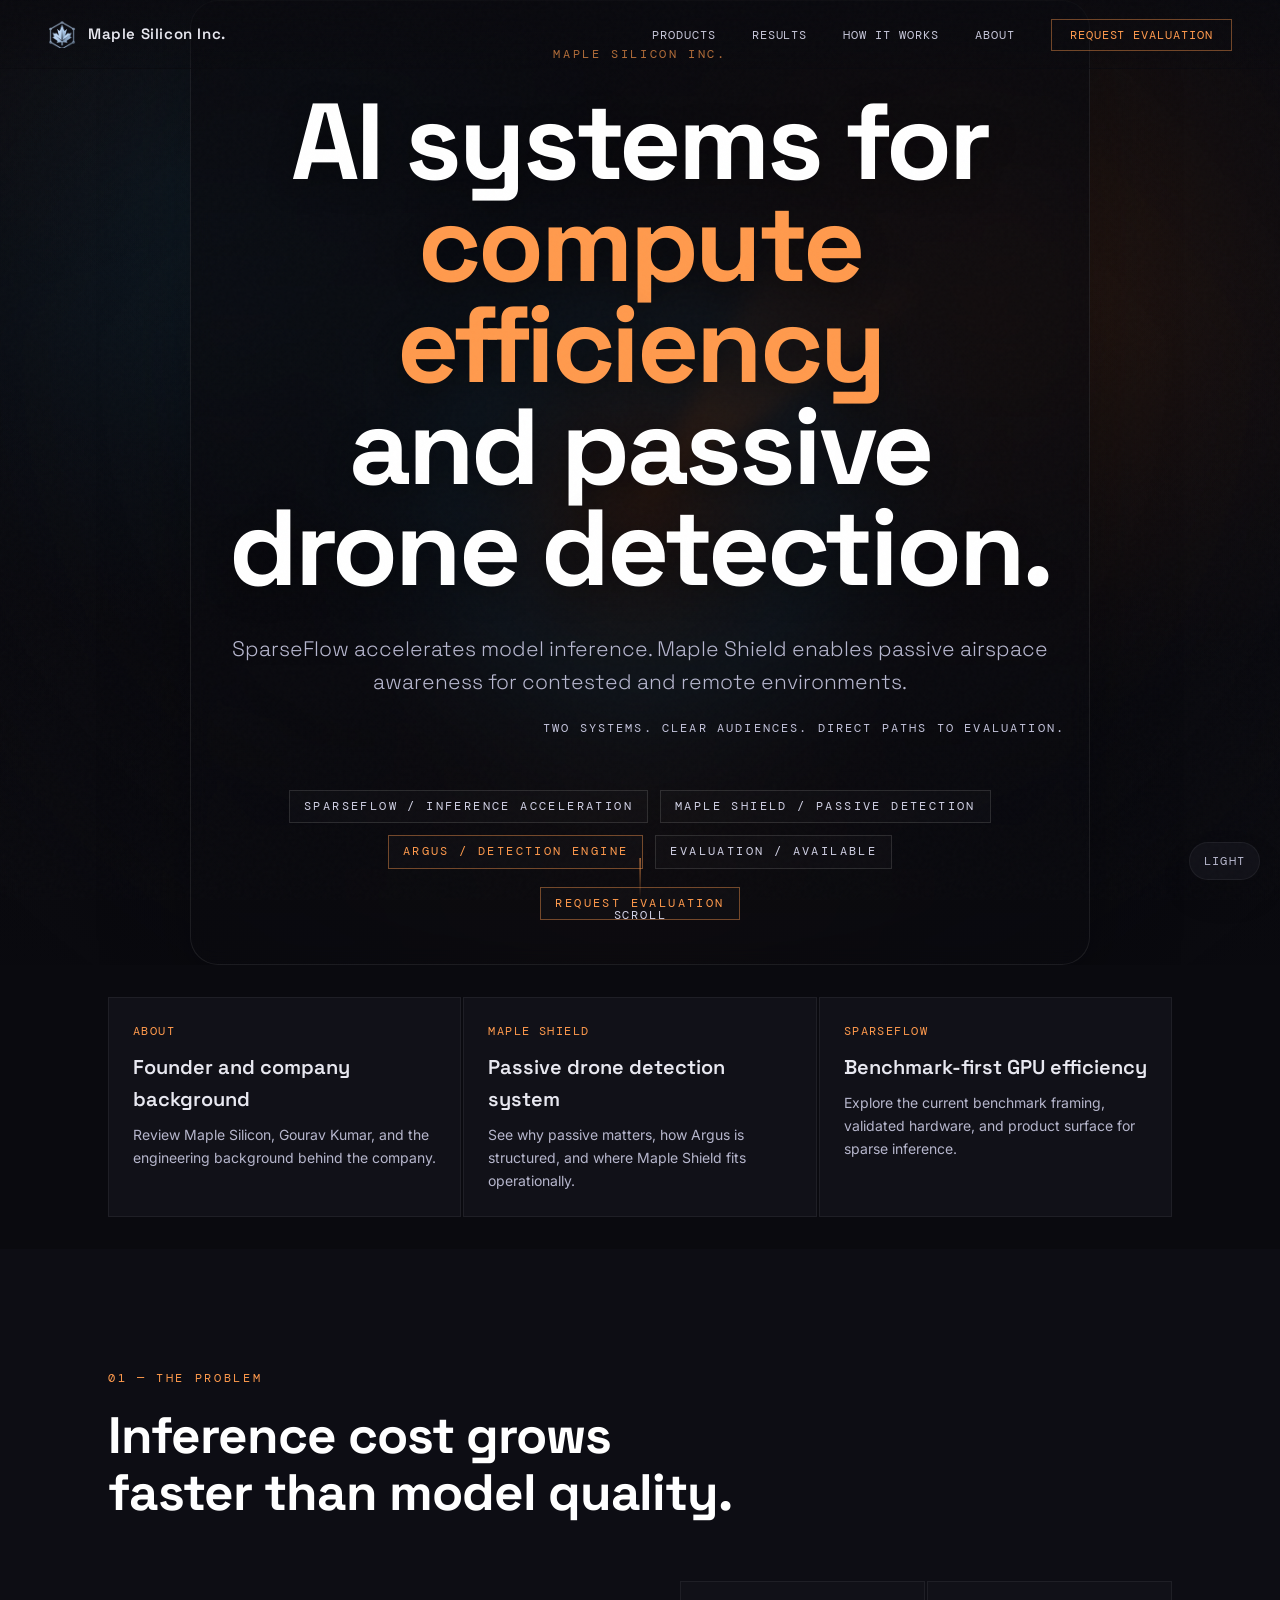
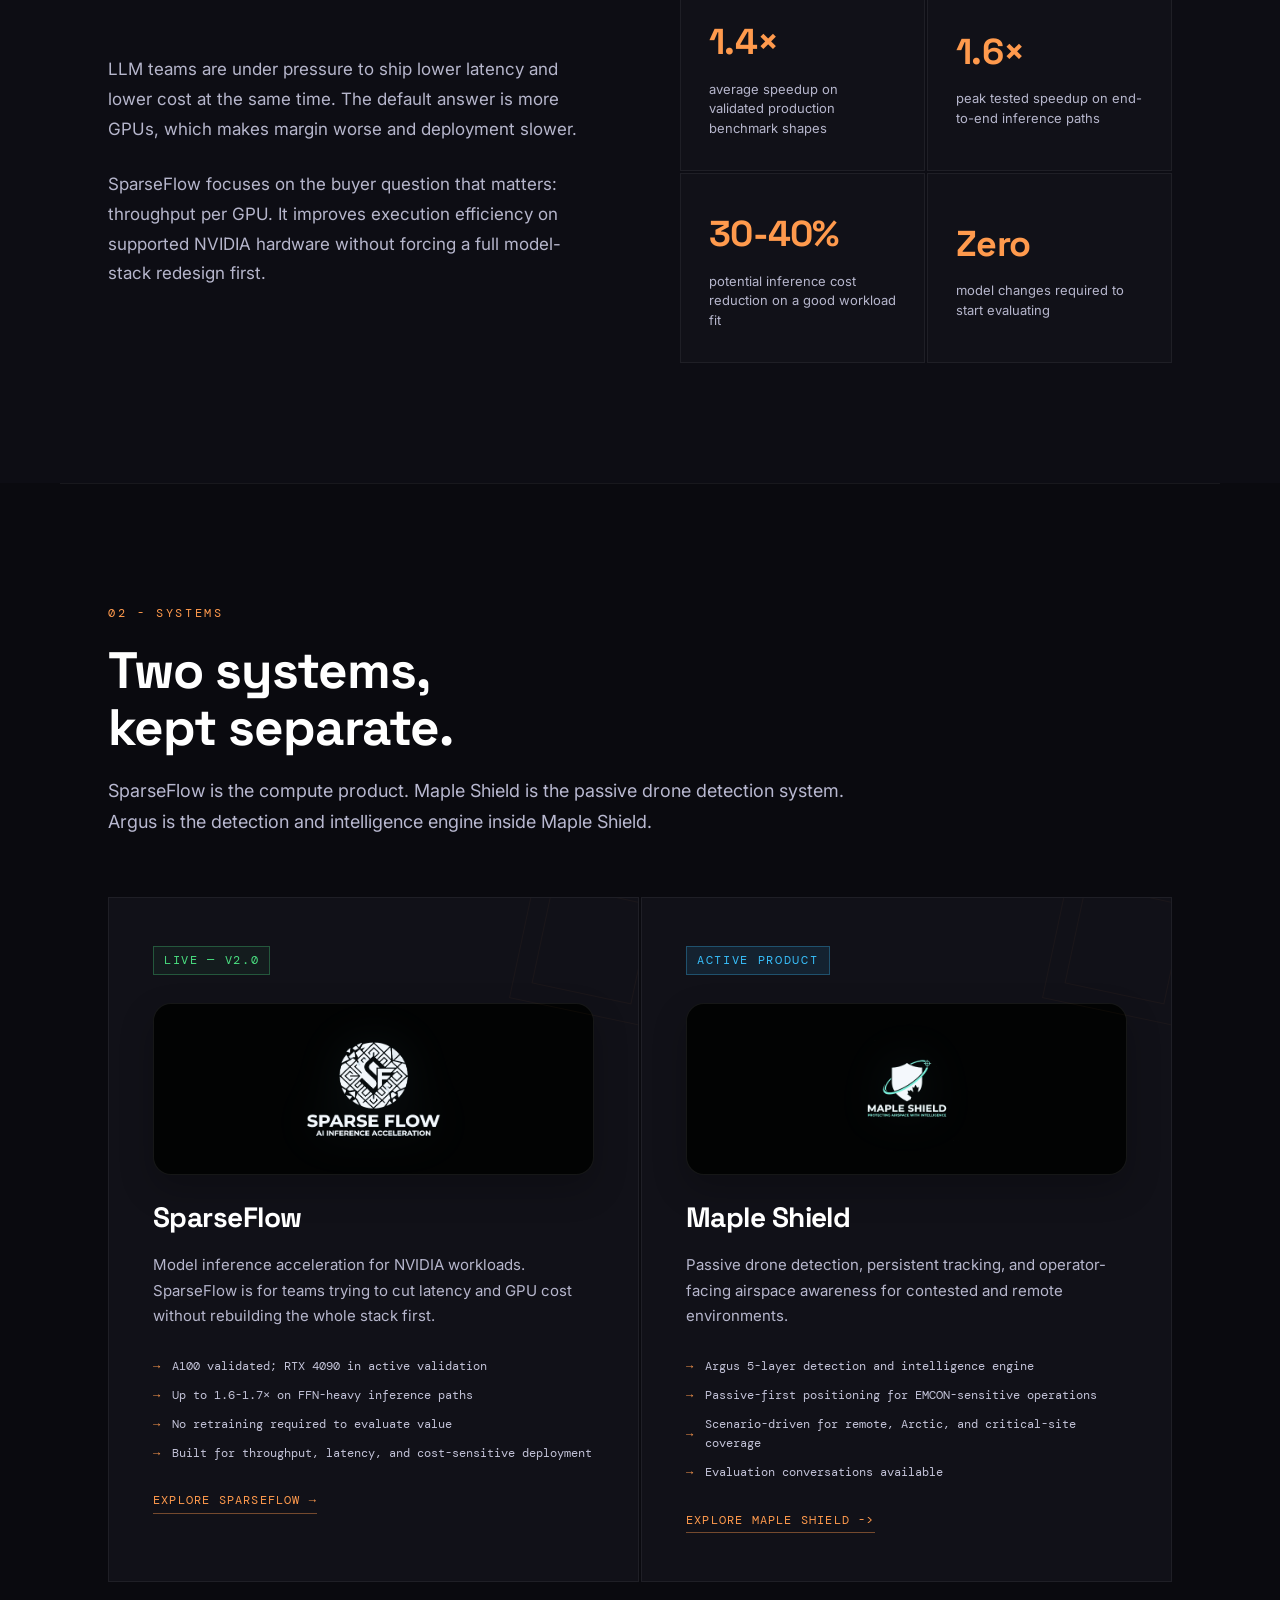
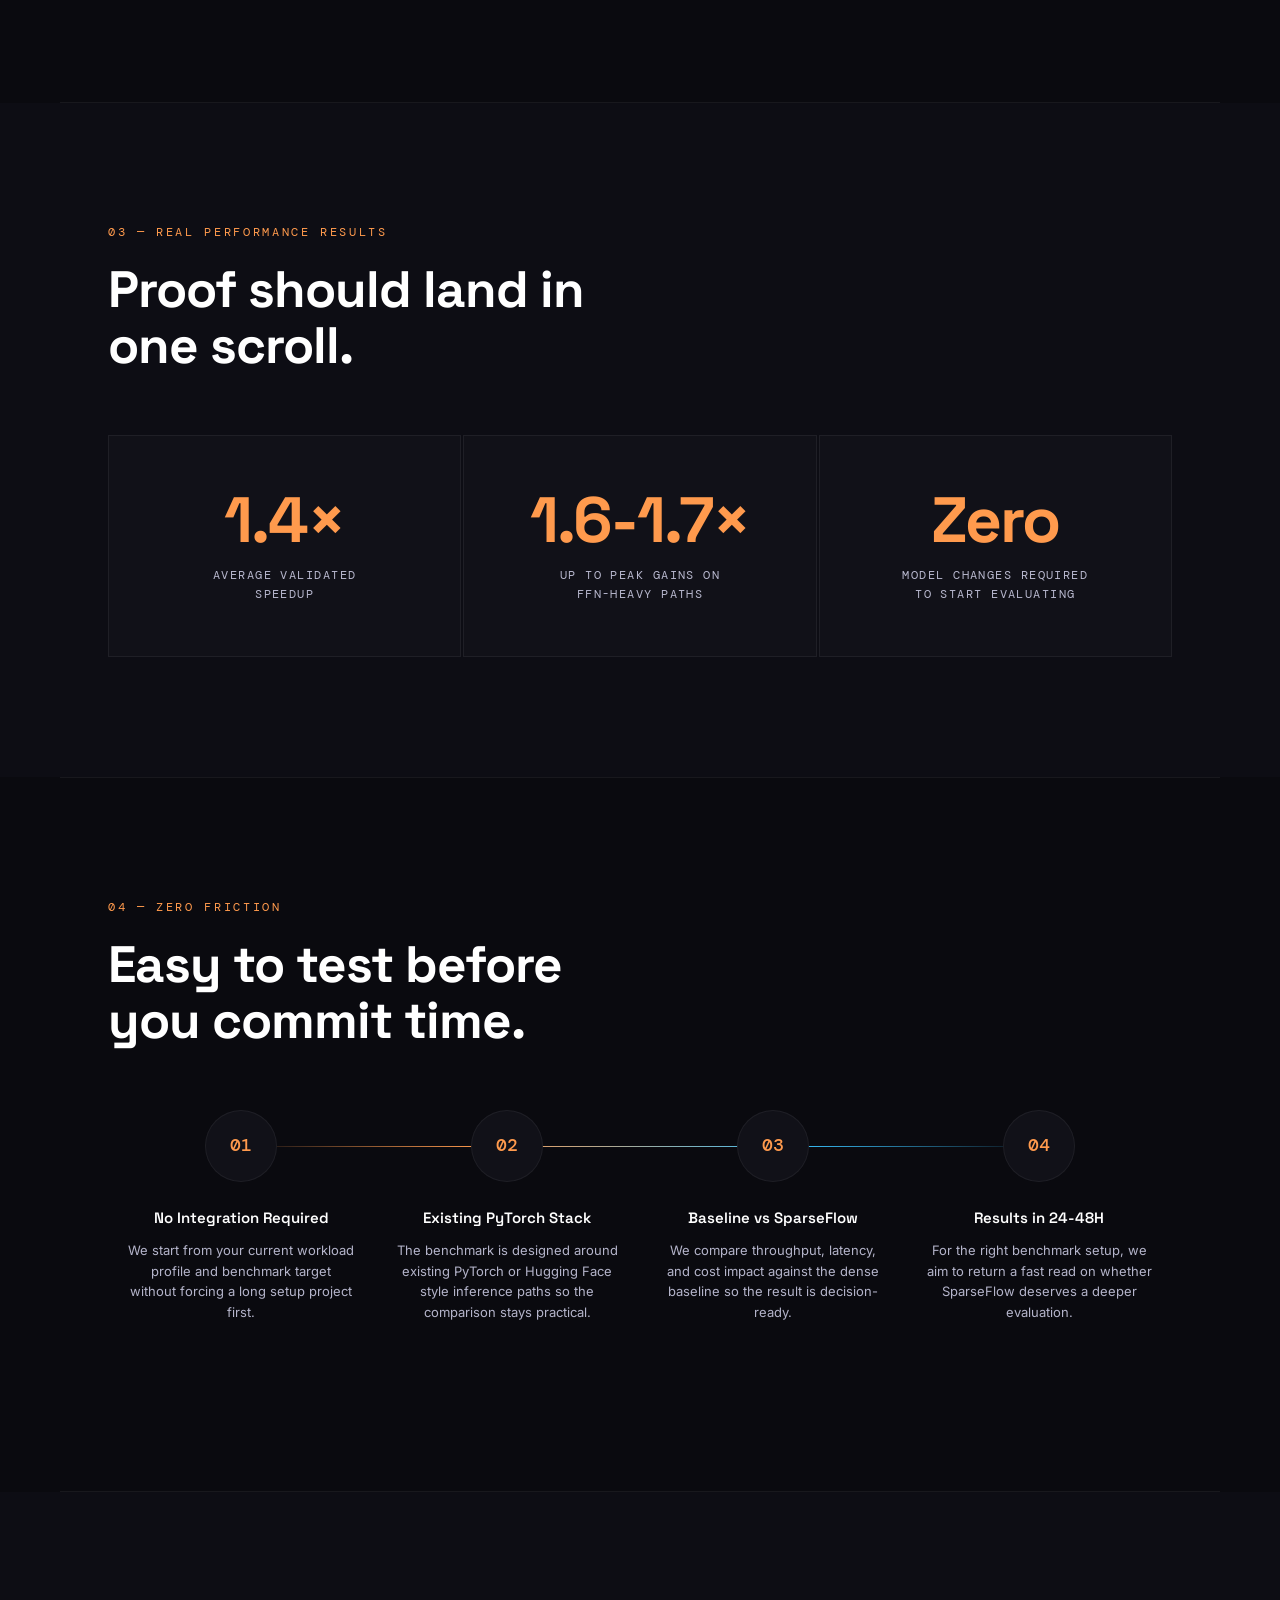
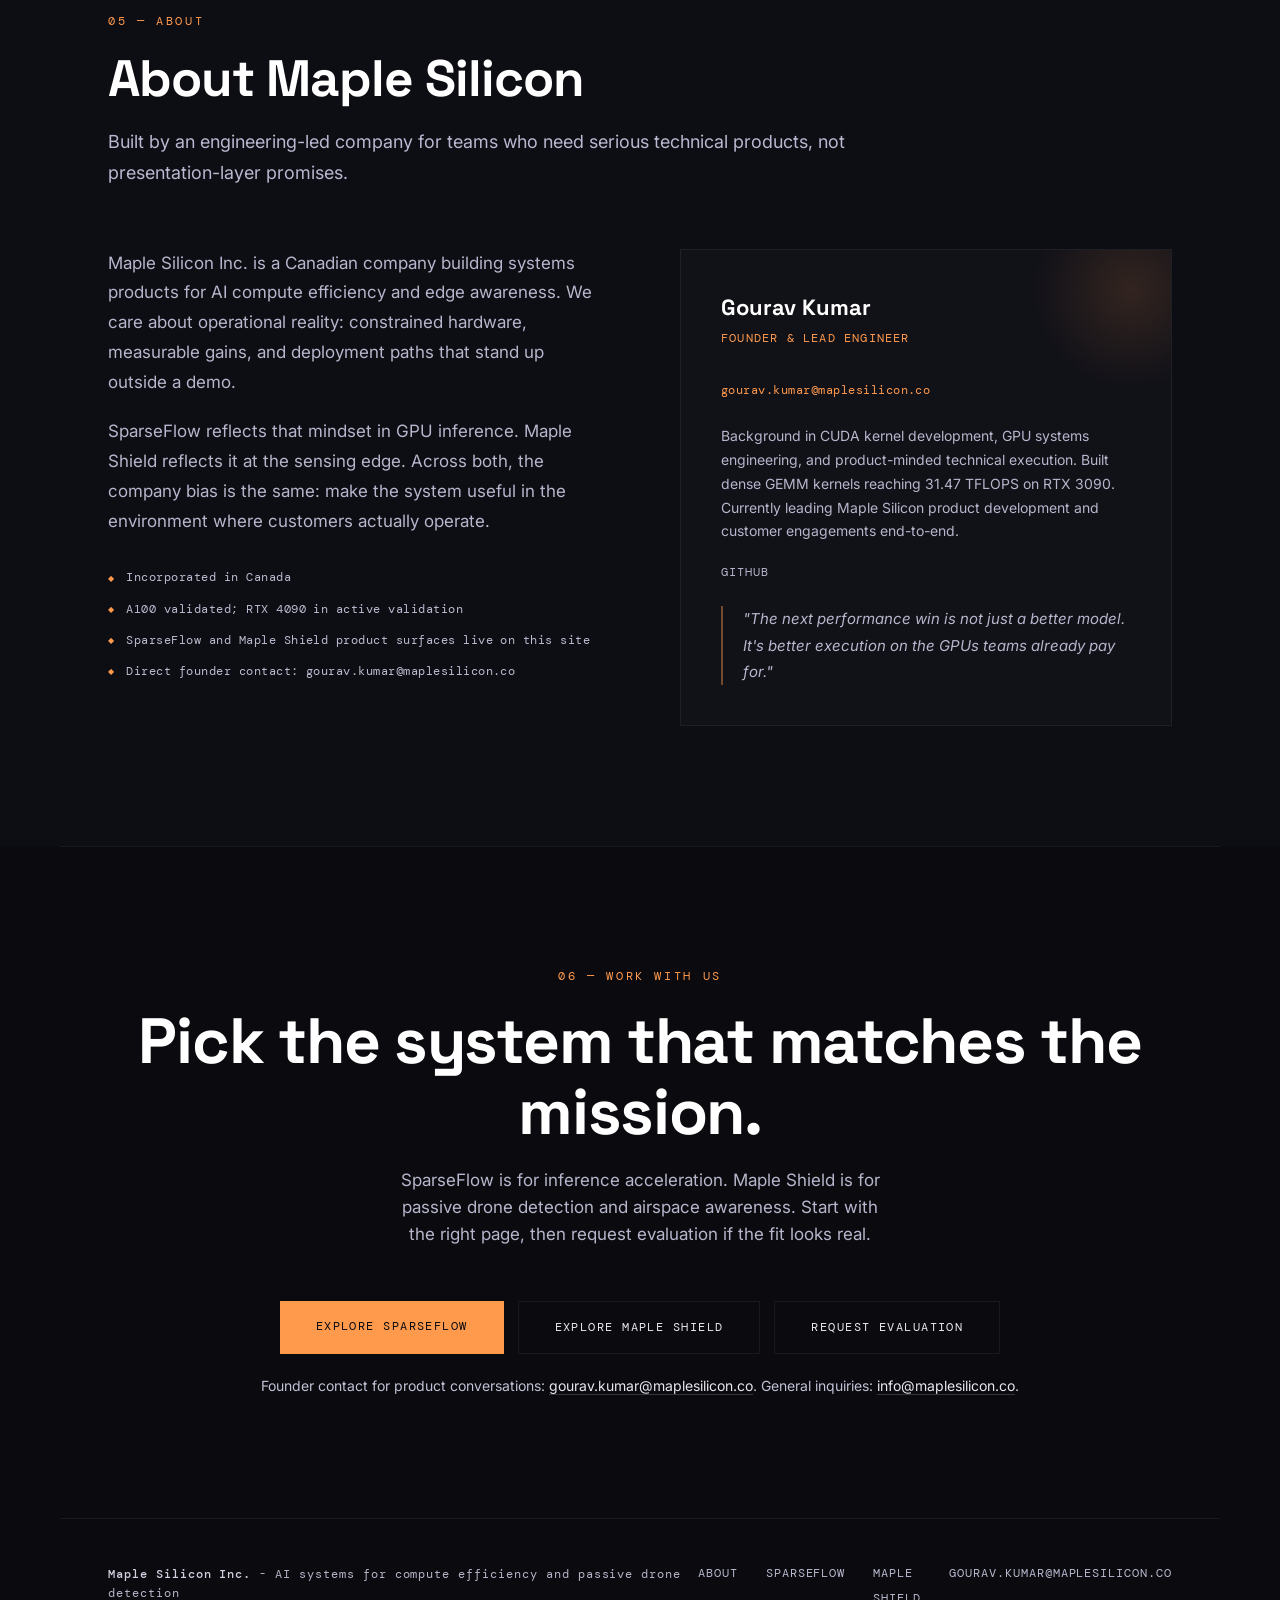
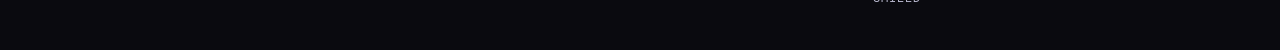
==== index.html @ 0b2c548e "Sharpen homepage and Maple Shield copy" ====
<!DOCTYPE html>
<html lang="en" data-theme="dark">
<head>
  <meta charset="UTF-8" />
  <meta name="viewport" content="width=device-width, initial-scale=1.0" />
  <title>Maple Silicon Inc. | AI systems for compute efficiency and passive drone detection</title>
  <meta name="description" content="Maple Silicon builds two systems: SparseFlow for model inference acceleration and Maple Shield for passive drone detection and airspace awareness." />
  <script>
    (function() {
      try {
        document.documentElement.setAttribute('data-theme', localStorage.getItem('maplesilicon-theme') || 'dark');
      } catch (error) {
        document.documentElement.setAttribute('data-theme', 'dark');
      }
    })();
  </script>
  <link rel="preconnect" href="https://fonts.googleapis.com" />
  <link rel="preconnect" href="https://fonts.gstatic.com" crossorigin />
  <link href="https://fonts.googleapis.com/css2?family=Space+Grotesk:wght@300;400;500;600;700&family=DM+Mono:wght@300;400;500&family=Inter:wght@300;400;500&display=swap" rel="stylesheet" />
  <style>
    *, *::before, *::after { box-sizing: border-box; margin: 0; padding: 0; }

    :root, [data-theme="dark"] {
      --bg: #0a0a0f;
      --bg2: #0d0d14;
      --bg3: #111118;
      --amber: #ff9a4d;
      --amber-dim: rgba(255,154,77,0.14);
      --amber-glow: rgba(255,154,77,0.42);
      --blue: #38bdf8;
      --blue-dim: rgba(56,189,248,0.10);
      --text: #e8e8f0;
      --text-dim: #b6b6cc;
      /* FIX: #4a4a6a → #8585a5 — was 2.7:1, now 5.5:1 on dark bg */
      --text-muted: #a2a2bc;
      --border: rgba(255,255,255,0.06);
      --border-hover: rgba(249,115,22,0.4);
    }

    [data-theme="light"] {
      --bg: #f6f3ec;
      --bg2: #f1eee6;
      --bg3: #fffdf8;
      --amber: #b65b12;
      --amber-dim: rgba(182,91,18,0.10);
      --amber-glow: rgba(182,91,18,0.20);
      --blue: #116f9f;
      --blue-dim: rgba(17,111,159,0.08);
      --text: #17141c;
      --text-dim: #4f4a5d;
      --text-muted: #6a6578;
      --border: rgba(23,20,28,0.10);
      --border-hover: rgba(182,91,18,0.28);
    }

    html { scroll-behavior: smooth; }

    body {
      background: var(--bg);
      color: var(--text);
      font-family: 'Inter', sans-serif;
      font-size: 16px;
      line-height: 1.6;
      overflow-x: hidden;
      transition: background 300ms ease, color 300ms ease;
    }

    .theme-btn {
      position: fixed;
      right: 20px;
      bottom: 20px;
      z-index: 200;
      background: var(--bg3);
      border: 1px solid var(--border);
      border-radius: 999px;
      padding: 10px 14px;
      cursor: pointer;
      font-family: 'DM Mono', monospace;
      font-size: 12px;
      letter-spacing: 0.1em;
      text-transform: uppercase;
      color: var(--text-dim);
      box-shadow: 0 16px 32px rgba(0,0,0,0.12);
      transition: color 180ms ease, border-color 180ms ease, background 300ms ease, transform 180ms ease;
    }
    .theme-btn:hover {
      color: var(--text);
      border-color: var(--border-hover);
      transform: translateY(-1px);
    }

    /* Grain overlay */
    body::before {
      content: '';
      position: fixed;
      inset: 0;
      background-image: url("data:image/svg+xml,%3Csvg viewBox='0 0 256 256' xmlns='http://www.w3.org/2000/svg'%3E%3Cfilter id='noise'%3E%3CfeTurbulence type='fractalNoise' baseFrequency='0.9' numOctaves='4' stitchTiles='stitch'/%3E%3C/filter%3E%3Crect width='100%25' height='100%25' filter='url(%23noise)' opacity='0.04'/%3E%3C/svg%3E");
      pointer-events: none;
      z-index: 9999;
      opacity: 0.45;
    }
    [data-theme="light"] body::before { opacity: 0.16; }

    /* ── CURSOR GLOW ── */
    #cursor-glow {
      position: fixed;
      width: 600px;
      height: 600px;
      border-radius: 50%;
      background: radial-gradient(circle, rgba(249,115,22,0.055) 0%, transparent 70%);
      pointer-events: none;
      transform: translate(-50%, -50%);
      z-index: 1;
      will-change: left, top;
    }
    [data-theme="light"] #cursor-glow {
      background: radial-gradient(circle, rgba(182,91,18,0.08) 0%, transparent 72%);
      opacity: 0.72;
    }

    /* ── NAV ── */
    nav {
      position: fixed;
      top: 0; left: 0; right: 0;
      z-index: 100;
      padding: 20px 48px;
      display: flex;
      align-items: center;
      justify-content: space-between;
      background: linear-gradient(to bottom, rgba(10,10,15,0.78), rgba(10,10,15,0.2));
      border-bottom: 1px solid transparent;
      transition: background 0.3s, border-color 0.3s;
    }
    nav.scrolled {
      background: rgba(10,10,15,0.92);
      backdrop-filter: blur(20px);
      -webkit-backdrop-filter: blur(20px);
      border-color: var(--border);
    }
    [data-theme="light"] nav {
      background: linear-gradient(to bottom, rgba(246,243,236,0.92), rgba(246,243,236,0.6));
      border-bottom-color: rgba(23,20,28,0.06);
    }
    [data-theme="light"] nav.scrolled {
      background: rgba(246,243,236,0.96);
    }
    .nav-logo {
      display: flex;
      align-items: center;
      gap: 12px;
      text-decoration: none;
      color: var(--text);
    }
    .nav-logo img {
      height: 28px;
      width: auto;
      filter: brightness(1.1);
    }
    .nav-logo span {
      font-family: 'Space Grotesk', sans-serif;
      font-weight: 600;
      font-size: 15px;
      letter-spacing: 0.04em;
    }
    .nav-links {
      display: flex;
      align-items: center;
      gap: 36px;
      list-style: none;
    }
    .nav-links a {
      font-family: 'DM Mono', monospace;
      /* FIX: 11px → 12px minimum readable size */
      font-size: 12px;
      letter-spacing: 0.08em;
      text-transform: uppercase;
      color: #c7c7da;
      text-decoration: none;
      transition: color 0.2s;
    }
    .nav-links a:hover { color: var(--text); }
    [data-theme="light"] .nav-links a { color: var(--text-muted); }
    .nav-cta {
      color: var(--amber) !important;
      border: 1px solid var(--amber-glow) !important;
      padding: 7px 18px;
      transition: background 0.2s !important;
    }
    .nav-cta:hover { background: var(--amber-dim) !important; }

    /* ── HERO ── */
    #hero {
      position: relative;
      min-height: 100vh;
      display: flex;
      flex-direction: column;
      align-items: center;
      justify-content: center;
      overflow: hidden;
    }
    #hero::before {
      content: '';
      position: absolute;
      inset: -12% -8%;
      background:
        radial-gradient(circle at 20% 25%, rgba(56,189,248,0.12), transparent 30%),
        radial-gradient(circle at 75% 30%, rgba(249,115,22,0.16), transparent 34%),
        radial-gradient(circle at 50% 78%, rgba(249,115,22,0.08), transparent 28%);
      animation: heroBloom 16s ease-in-out infinite alternate;
      z-index: 0;
      pointer-events: none;
    }
    [data-theme="light"] #hero::before {
      background:
        radial-gradient(circle at 20% 25%, rgba(17,111,159,0.10), transparent 28%),
        radial-gradient(circle at 75% 30%, rgba(182,91,18,0.12), transparent 32%),
        radial-gradient(circle at 50% 78%, rgba(182,91,18,0.06), transparent 24%);
    }
    #hero::after {
      content: '';
      position: absolute;
      inset: 0;
      background:
        linear-gradient(180deg, rgba(10,10,15,0.25) 0%, rgba(10,10,15,0.05) 35%, rgba(10,10,15,0.5) 100%),
        radial-gradient(circle at center, transparent 0 36%, rgba(10,10,15,0.22) 62%, rgba(10,10,15,0.72) 100%);
      z-index: 1;
      pointer-events: none;
    }
    [data-theme="light"] #hero::after {
      background:
        linear-gradient(180deg, rgba(246,243,236,0.20) 0%, rgba(246,243,236,0.04) 35%, rgba(246,243,236,0.45) 100%),
        radial-gradient(circle at center, transparent 0 36%, rgba(246,243,236,0.18) 62%, rgba(246,243,236,0.76) 100%);
    }
    #hero-canvas {
      position: absolute;
      inset: 0;
      z-index: 0;
      width: 100%;
      height: 100%;
      opacity: 1;
    }
    .hero-content {
      position: relative;
      z-index: 2;
      text-align: center;
      padding: 0 24px;
      max-width: 900px;
      background: linear-gradient(180deg, rgba(10,10,15,0.78), rgba(10,10,15,0.52));
      border: 1px solid rgba(255,255,255,0.08);
      box-shadow: 0 28px 90px rgba(0,0,0,0.28);
      backdrop-filter: blur(10px);
      -webkit-backdrop-filter: blur(10px);
      border-radius: 28px;
      padding-top: 44px;
      padding-bottom: 44px;
    }
    [data-theme="light"] .hero-content {
      background: linear-gradient(180deg, rgba(255,253,248,0.92), rgba(255,253,248,0.78));
      border-color: rgba(23,20,28,0.10);
      box-shadow: 0 24px 70px rgba(82,61,28,0.08);
    }
    .hero-eyebrow {
      font-family: 'DM Mono', monospace;
      /* FIX: 11px → 12px */
      font-size: 12px;
      letter-spacing: 0.22em;
      text-transform: uppercase;
      color: var(--amber);
      margin-bottom: 28px;
      opacity: 0;
      animation: fadeUp 0.8s 0.3s forwards;
    }
    .hero-title {
      font-family: 'Space Grotesk', sans-serif;
      font-size: clamp(52px, 9vw, 108px);
      font-weight: 700;
      letter-spacing: -0.03em;
      line-height: 0.94;
      color: #fff;
      margin-bottom: 32px;
      opacity: 0;
      animation: fadeUp 0.8s 0.5s forwards;
      text-shadow: 0 8px 28px rgba(0,0,0,0.42);
    }
    .hero-title .accent { color: var(--amber); }
    .hero-sub {
      font-family: 'Space Grotesk', sans-serif;
      font-size: clamp(16px, 2.2vw, 21px);
      font-weight: 300;
      color: #b8b8d0;
      margin-bottom: 20px;
      opacity: 0;
      animation: fadeUp 0.8s 0.7s forwards;
    }
    .hero-tagline {
      font-family: 'DM Mono', monospace;
      /* FIX: 11px → 12px */
      font-size: 12px;
      letter-spacing: 0.18em;
      text-transform: uppercase;
      /* FIX: uses --text-muted, now #8585a5 for sufficient contrast */
      color: #c4c4dc;
      text-align: right;
      margin-bottom: 52px;
      opacity: 0;
      animation: fadeUp 0.8s 0.9s forwards;
    }
    .hero-cycling {
      display: flex;
      justify-content: center;
      gap: 12px;
      flex-wrap: wrap;
      opacity: 0;
      animation: fadeUp 0.8s 1.1s forwards;
    }
    .cycle-word {
      font-family: 'DM Mono', monospace;
      /* FIX: 11px → 12px */
      font-size: 12px;
      letter-spacing: 0.2em;
      text-transform: uppercase;
      /* FIX: --text-muted now #8585a5 */
      color: #d2d2e6;
      border: 1px solid rgba(255,255,255,0.12);
      background: rgba(255,255,255,0.02);
      padding: 6px 14px;
      transition: color 0.4s, border-color 0.4s;
    }
    .cycle-word.active {
      color: var(--amber);
      border-color: var(--amber-glow);
    }
    .hero-scroll {
      position: absolute;
      bottom: 40px;
      left: 50%;
      transform: translateX(-50%);
      z-index: 2;
      display: flex;
      flex-direction: column;
      align-items: center;
      gap: 8px;
      opacity: 0;
      animation: fadeIn 1s 1.6s forwards;
    }
    .scroll-line {
      width: 1px;
      height: 40px;
      background: linear-gradient(to bottom, var(--amber), transparent);
      animation: scrollPulse 2s ease-in-out infinite;
    }
    .hero-scroll span {
      font-family: 'DM Mono', monospace;
      /* FIX: 10px → 12px */
      font-size: 12px;
      letter-spacing: 0.15em;
      text-transform: uppercase;
      color: #d2d2e6;
    }

    /* ── PROOF STRIP ── */
    .proof-strip {
      max-width: 1160px;
      margin: 0 auto;
      padding: 32px 48px;
      display: grid;
      grid-template-columns: repeat(3, 1fr);
      gap: 2px;
      background: transparent;
    }
    .proof-tile {
      background: var(--bg3);
      border: 1px solid var(--border);
      padding: 24px;
      text-decoration: none;
      transition: border-color 0.2s, transform 0.2s;
    }
    .proof-tile:hover {
      border-color: var(--border-hover);
      transform: translateY(-1px);
    }
    .proof-kicker {
      display: block;
      font-family: 'DM Mono', monospace;
      font-size: 12px;
      letter-spacing: 0.12em;
      text-transform: uppercase;
      color: var(--amber);
      margin-bottom: 10px;
    }
    .proof-title {
      display: block;
      font-family: 'Space Grotesk', sans-serif;
      font-size: 20px;
      font-weight: 600;
      color: var(--text);
      margin-bottom: 8px;
    }
    .proof-copy {
      display: block;
      font-size: 14px;
      line-height: 1.65;
      color: var(--text-dim);
    }

    /* ── SECTIONS COMMON ── */
    section { position: relative; z-index: 2; }
    .section-inner {
      max-width: 1160px;
      margin: 0 auto;
      padding: 120px 48px;
    }
    .section-label {
      font-family: 'DM Mono', monospace;
      /* FIX: 10px → 12px */
      font-size: 12px;
      letter-spacing: 0.22em;
      text-transform: uppercase;
      color: var(--amber);
      margin-bottom: 20px;
    }
    .section-title {
      font-family: 'Space Grotesk', sans-serif;
      font-size: clamp(32px, 4vw, 52px);
      font-weight: 700;
      letter-spacing: -0.02em;
      line-height: 1.1;
      color: #fff;
      margin-bottom: 20px;
    }
    .section-kicker {
      font-family: 'Inter', sans-serif;
      font-size: 18px;
      color: #b8b8d0;
      line-height: 1.7;
      max-width: 760px;
      margin-bottom: 42px;
    }
    .section-body {
      font-size: 17px;
      color: var(--text-dim);
      line-height: 1.75;
      max-width: 560px;
    }

    /* ── REVEAL ── */
    .reveal {
      opacity: 0;
      transform: translateY(28px);
      transition: opacity 0.65s ease, transform 0.65s ease;
    }
    .reveal.visible { opacity: 1; transform: translateY(0); }
    .reveal-delay-1 { transition-delay: 0.08s; }
    .reveal-delay-2 { transition-delay: 0.16s; }
    .reveal-delay-3 { transition-delay: 0.24s; }
    .reveal-delay-4 { transition-delay: 0.32s; }

    .divider {
      height: 1px;
      background: var(--border);
      max-width: 1160px;
      margin: 0 auto;
    }

    /* ── PROBLEM ── */
    #problem { background: var(--bg2); }
    .problem-grid {
      display: grid;
      grid-template-columns: 1fr 1fr;
      gap: 80px;
      align-items: center;
      margin-top: 60px;
    }
    .problem-stat-grid {
      display: grid;
      grid-template-columns: 1fr 1fr;
      gap: 2px;
    }
    .problem-stat {
      background: var(--bg3);
      border: 1px solid var(--border);
      padding: 32px 28px;
      display: flex;
      flex-direction: column;
      justify-content: center;
    }
    .problem-stat-val {
      font-family: 'Space Grotesk', sans-serif;
      font-size: 36px;
      font-weight: 700;
      color: var(--amber);
      margin-bottom: 8px;
      letter-spacing: -0.02em;
    }
    .problem-stat-label {
      font-size: 13px;
      color: var(--text-dim);
      line-height: 1.5;
    }

    /* ── PRODUCTS ── */
    #products { background: var(--bg); }
    .products-grid {
      display: grid;
      grid-template-columns: 1fr 1fr;
      gap: 2px;
      margin-top: 60px;
    }
    .product-card {
      position: relative;
      background: var(--bg3);
      border: 1px solid var(--border);
      padding: 48px 44px;
      overflow: hidden;
      transition: border-color 0.3s;
    }
    .product-card::before {
      content: '';
      position: absolute;
      inset: 0;
      background: linear-gradient(135deg, var(--amber-dim) 0%, transparent 60%);
      opacity: 0;
      transition: opacity 0.4s;
    }
    .product-card:hover { border-color: var(--border-hover); }
    .product-card:hover::before { opacity: 1; }
    .product-card-wire {
      position: absolute;
      top: -24px; right: -24px;
      width: 140px; height: 140px;
      border: 1px solid var(--amber);
      transform: rotate(12deg);
      opacity: 0.04;
      transition: opacity 0.4s, transform 0.4s;
    }
    .product-card-wire::before {
      content: '';
      position: absolute;
      inset: 18px;
      border: 1px solid var(--amber);
    }
    .product-card:hover .product-card-wire { opacity: 0.14; transform: rotate(18deg) scale(1.06); }
    .product-badge {
      display: inline-block;
      font-family: 'DM Mono', monospace;
      /* FIX: 10px → 12px */
      font-size: 12px;
      letter-spacing: 0.14em;
      text-transform: uppercase;
      padding: 4px 10px;
      border: 1px solid;
      margin-bottom: 28px;
      position: relative;
      z-index: 1;
    }
    .badge-live { color: #4ade80; border-color: rgba(74,222,128,0.3); background: rgba(74,222,128,0.05); }
    .badge-building { color: var(--blue); border-color: rgba(56,189,248,0.3); background: var(--blue-dim); }
    .product-icon { height: 46px; width: auto; margin-bottom: 22px; position: relative; z-index: 1; }
    .product-icon-lockup {
      width: auto;
      max-width: 100%;
      height: auto;
      max-height: 104px;
      margin-bottom: 0;
      filter: drop-shadow(0 0 24px rgba(126, 186, 214, 0.12));
    }
    .product-logo-frame {
      display: inline-flex;
      align-items: center;
      justify-content: center;
      background: #020303;
      border: 1px solid rgba(255,255,255,0.08);
      border-radius: 18px;
      width: 100%;
      min-height: 172px;
      padding: 18px 20px;
      margin-bottom: 20px;
      box-shadow: 0 14px 34px rgba(0,0,0,0.22);
    }
    [data-theme="light"] .product-logo-frame {
      border-color: rgba(0,0,0,0.08);
      box-shadow: 0 14px 28px rgba(0,0,0,0.10);
    }
    .product-name {
      font-family: 'Space Grotesk', sans-serif;
      font-size: 28px;
      font-weight: 700;
      color: #fff;
      letter-spacing: -0.02em;
      margin-bottom: 12px;
      position: relative; z-index: 1;
    }
    .product-desc {
      font-size: 15px;
      color: var(--text-dim);
      line-height: 1.7;
      margin-bottom: 28px;
      position: relative; z-index: 1;
    }
    .product-specs { list-style: none; display: flex; flex-direction: column; gap: 10px; position: relative; z-index: 1; }
    .product-specs li {
      font-family: 'DM Mono', monospace;
      font-size: 12px;
      color: #c3c3d8;
      display: flex;
      align-items: center;
      gap: 12px;
    }
    .product-specs li::before { content: '→'; color: var(--amber); flex-shrink: 0; }
    .product-link {
      display: inline-flex;
      align-items: center;
      gap: 8px;
      margin-top: 28px;
      font-family: 'DM Mono', monospace;
      /* FIX: 11px → 12px */
      font-size: 12px;
      letter-spacing: 0.1em;
      text-transform: uppercase;
      color: var(--amber);
      text-decoration: none;
      border-bottom: 1px solid var(--amber-glow);
      padding-bottom: 2px;
      transition: gap 0.2s;
      position: relative; z-index: 1;
    }
    .product-link:hover { gap: 14px; }

    /* ── NUMBERS ── */
    #numbers { background: var(--bg2); }
    .numbers-grid {
      display: grid;
      grid-template-columns: repeat(3, 1fr);
      gap: 2px;
      margin-top: 60px;
    }
    .number-block {
      background: var(--bg3);
      border: 1px solid var(--border);
      padding: 52px 40px;
      text-align: center;
    }
    .number-val {
      font-family: 'Space Grotesk', sans-serif;
      font-size: clamp(42px, 5vw, 64px);
      font-weight: 700;
      letter-spacing: -0.03em;
      color: #fff;
      line-height: 1;
      margin-bottom: 14px;
    }
    .number-val .num-accent { color: var(--amber); }
    .number-label {
      font-family: 'DM Mono', monospace;
      /* FIX: 11px → 12px; color now --text-muted #8585a5 */
      font-size: 12px;
      letter-spacing: 0.12em;
      text-transform: uppercase;
      color: #b8b8ce;
      line-height: 1.6;
    }

    /* ── HOW IT WORKS ── */
    #how { background: var(--bg); }
    .pipeline { margin-top: 60px; }
    .pipeline-steps {
      display: grid;
      grid-template-columns: repeat(4, 1fr);
      gap: 0;
      position: relative;
    }
    .pipeline-steps::before {
      content: '';
      position: absolute;
      top: 36px;
      left: 12.5%;
      right: 12.5%;
      height: 1px;
      background: linear-gradient(to right, transparent, var(--amber) 30%, var(--blue) 70%, transparent);
    }
    .pipeline-step {
      position: relative;
      z-index: 1;
      padding: 0 20px 48px;
      text-align: center;
    }
    .step-num {
      width: 72px;
      height: 72px;
      border-radius: 50%;
      border: 1px solid var(--border);
      background: var(--bg3);
      display: flex;
      align-items: center;
      justify-content: center;
      margin: 0 auto 24px;
      font-family: 'DM Mono', monospace;
      font-size: 18px;
      font-weight: 500;
      color: var(--amber);
      transition: border-color 0.3s, background 0.3s;
    }
    .pipeline-step:hover .step-num {
      border-color: var(--amber-glow);
      background: var(--amber-dim);
    }
    .step-title {
      font-family: 'Space Grotesk', sans-serif;
      font-size: 15px;
      font-weight: 600;
      color: #fff;
      margin-bottom: 10px;
    }
    .step-body { font-size: 13px; color: #b4b4ca; line-height: 1.6; }

    /* ── ABOUT ── */
    #about { background: var(--bg2); }
    .about-grid {
      display: grid;
      grid-template-columns: 1fr 1fr;
      gap: 80px;
      align-items: start;
      margin-top: 60px;
    }
    .about-text p {
      font-size: 17px;
      color: var(--text-dim);
      line-height: 1.75;
      margin-bottom: 20px;
    }
    .about-text strong { color: var(--text); }
    .about-credentials {
      margin-top: 32px;
      display: flex;
      flex-direction: column;
      gap: 12px;
    }
    .credential {
      font-family: 'DM Mono', monospace;
      font-size: 12px;
      /* FIX: --text-muted now #8585a5 */
      color: #bcbcd0;
      display: flex;
      align-items: center;
      gap: 12px;
      letter-spacing: 0.04em;
    }
    .credential::before { content: '◆'; color: var(--amber); font-size: 8px; flex-shrink: 0; }
    .about-visual {
      background: var(--bg3);
      border: 1px solid var(--border);
      padding: 40px;
      position: relative;
      overflow: hidden;
    }
    .about-visual::before {
      content: '';
      position: absolute;
      top: -60px; right: -60px;
      width: 200px; height: 200px;
      border-radius: 50%;
      background: radial-gradient(circle, var(--amber-dim), transparent 70%);
    }
    .founder-name {
      font-family: 'Space Grotesk', sans-serif;
      font-size: 22px;
      font-weight: 700;
      color: #fff;
      margin-bottom: 4px;
      position: relative;
    }
    .founder-title {
      font-family: 'DM Mono', monospace;
      /* FIX: 11px → 12px */
      font-size: 12px;
      letter-spacing: 0.1em;
      text-transform: uppercase;
      color: var(--amber);
      margin-bottom: 28px;
      position: relative;
    }
    .founder-email {
      display: inline-block;
      margin-bottom: 24px;
      font-family: 'DM Mono', monospace;
      font-size: 12px;
      letter-spacing: 0.04em;
      color: var(--amber);
      text-decoration: none;
      position: relative;
      transition: color 0.2s;
    }
    .founder-email:hover { color: var(--text); }
    .founder-bio {
      font-size: 14px;
      color: var(--text-dim);
      line-height: 1.7;
      margin-bottom: 20px;
      position: relative;
    }
    .founder-links {
      display: flex;
      gap: 14px;
      margin-bottom: 24px;
      position: relative;
      flex-wrap: wrap;
    }
    .founder-links a {
      font-family: 'DM Mono', monospace;
      font-size: 12px;
      letter-spacing: 0.08em;
      text-transform: uppercase;
      color: var(--text-dim);
      text-decoration: none;
      transition: color 0.2s;
    }
    .founder-links a:hover { color: var(--amber); }
    .founder-quote {
      font-size: 15px;
      color: var(--text-dim);
      line-height: 1.75;
      font-style: italic;
      border-left: 2px solid var(--amber-glow);
      padding-left: 20px;
      position: relative;
    }

    /* ── CTA ── */
    #cta { background: var(--bg); }
    .cta-inner {
      max-width: 1160px;
      margin: 0 auto;
      padding: 120px 48px;
      text-align: center;
    }
    .cta-title {
      font-family: 'Space Grotesk', sans-serif;
      font-size: clamp(36px, 5vw, 64px);
      font-weight: 700;
      letter-spacing: -0.02em;
      color: #fff;
      line-height: 1.1;
      margin-bottom: 20px;
    }
    .cta-sub {
      font-size: 17px;
      color: var(--text-dim);
      margin-bottom: 52px;
      max-width: 480px;
      margin-left: auto;
      margin-right: auto;
    }
    .cta-buttons { display: flex; justify-content: center; gap: 14px; flex-wrap: wrap; }
    .cta-meta {
      margin-top: 20px;
      font-size: 14px;
      color: #c2c2d6;
      line-height: 1.7;
    }
    .cta-meta a {
      color: var(--text);
      text-decoration: none;
      border-bottom: 1px solid rgba(255,255,255,0.18);
    }
    .cta-meta a:hover { border-color: var(--amber-glow); color: var(--amber); }
    .btn-primary {
      font-family: 'DM Mono', monospace;
      font-size: 12px;
      letter-spacing: 0.12em;
      text-transform: uppercase;
      color: #0a0a0f;
      background: var(--amber);
      border: none;
      padding: 16px 36px;
      text-decoration: none;
      display: inline-block;
      transition: background 0.2s, transform 0.15s;
    }
    .btn-primary:hover { background: #fb923c; transform: translateY(-1px); }
    .btn-secondary {
      font-family: 'DM Mono', monospace;
      font-size: 12px;
      letter-spacing: 0.12em;
      text-transform: uppercase;
      color: var(--text);
      background: transparent;
      border: 1px solid var(--border);
      padding: 16px 36px;
      text-decoration: none;
      display: inline-block;
      transition: border-color 0.2s, background 0.2s;
    }
    .btn-secondary:hover { border-color: var(--text-muted); background: rgba(255,255,255,0.02); }

    /* ── FOOTER ── */
    footer {
      border-top: 1px solid var(--border);
      padding: 40px 48px;
      display: flex;
      align-items: center;
      justify-content: space-between;
      max-width: 1160px;
      margin: 0 auto;
    }
    .footer-brand {
      font-family: 'DM Mono', monospace;
      /* FIX: 11px → 12px */
      font-size: 12px;
      letter-spacing: 0.08em;
      /* FIX: --text-muted now #8585a5 */
      color: #b6b6ca;
    }
    .footer-brand strong { color: #d0d0df; font-weight: 500; }
    .footer-links { display: flex; gap: 28px; list-style: none; }
    .footer-links a {
      font-family: 'DM Mono', monospace;
      /* FIX: 11px → 12px */
      font-size: 12px;
      letter-spacing: 0.08em;
      text-transform: uppercase;
      /* FIX: --text-muted now #8585a5 */
      color: #b8b8ce;
      text-decoration: none;
      transition: color 0.2s;
    }
    .footer-links a:hover { color: #d4d4e2; }

    [data-theme="light"] #hero-canvas {
      opacity: 0.72;
      mix-blend-mode: multiply;
    }

    [data-theme="light"] .hero-title,
    [data-theme="light"] .section-title,
    [data-theme="light"] .product-name,
    [data-theme="light"] .number-val,
    [data-theme="light"] .step-title,
    [data-theme="light"] .founder-name,
    [data-theme="light"] .cta-title,
    [data-theme="light"] .footer-brand strong {
      color: var(--text);
      text-shadow: none;
    }

    [data-theme="light"] .hero-sub,
    [data-theme="light"] .hero-proof,
    [data-theme="light"] .section-kicker,
    [data-theme="light"] .section-body,
    [data-theme="light"] .product-desc,
    [data-theme="light"] .product-specs li,
    [data-theme="light"] .number-label,
    [data-theme="light"] .step-body,
    [data-theme="light"] .founder-role,
    [data-theme="light"] .founder-bio,
    [data-theme="light"] .credential,
    [data-theme="light"] .cta-sub,
    [data-theme="light"] .contact-email,
    [data-theme="light"] .footer-brand,
    [data-theme="light"] .footer-links a {
      color: var(--text-dim);
    }

    [data-theme="light"] .hero-proof {
      border-color: rgba(23,20,28,0.10);
      background: rgba(255,255,255,0.75);
    }

    [data-theme="light"] .step,
    [data-theme="light"] .product-card,
    [data-theme="light"] .number-block,
    [data-theme="light"] .founder-card,
    [data-theme="light"] .cta-box {
      box-shadow: 0 18px 46px rgba(82,61,28,0.05);
    }

    [data-theme="light"] .badge-live {
      color: #29774f;
      border-color: rgba(41,119,79,0.22);
      background: rgba(41,119,79,0.08);
    }

    [data-theme="light"] .btn-primary {
      color: #ffffff;
    }

    [data-theme="light"] .btn-primary:hover {
      background: #9f4f12;
    }

    [data-theme="light"] .btn-secondary {
      border-color: rgba(23,20,28,0.16);
    }

    [data-theme="light"] .btn-secondary:hover {
      background: rgba(23,20,28,0.04);
    }

    /* ── KEYFRAMES ── */
    @keyframes fadeUp {
      from { opacity: 0; transform: translateY(22px); }
      to   { opacity: 1; transform: translateY(0); }
    }
    @keyframes fadeIn {
      from { opacity: 0; } to { opacity: 1; }
    }
    @keyframes scrollPulse {
      0%, 100% { opacity: 0.3; }
      50%       { opacity: 1; }
    }
    @keyframes heroBloom {
      from { transform: scale(1) translate3d(0, 0, 0); opacity: 0.85; }
      to   { transform: scale(1.08) translate3d(1.5%, -1.5%, 0); opacity: 1; }
    }

    /* ── RESPONSIVE ── */
    @media (max-width: 900px) {
      nav { padding: 16px 24px; }
      .nav-links { display: none; }
      .theme-btn { right: 16px; bottom: 16px; }
      .section-inner { padding: 80px 24px; }
      .hero-content { padding-left: 20px; padding-right: 20px; }
      .problem-grid { grid-template-columns: 1fr; gap: 48px; }
      .products-grid { grid-template-columns: 1fr; }
      .numbers-grid { grid-template-columns: 1fr; }
      .pipeline-steps { grid-template-columns: 1fr 1fr; }
      .pipeline-steps::before { display: none; }
      .proof-strip { grid-template-columns: 1fr; padding: 24px; }
      .about-grid { grid-template-columns: 1fr; gap: 48px; }
      .cta-inner { padding: 80px 24px; }
      footer { flex-direction: column; gap: 24px; text-align: center; padding: 32px 24px; }
    }
    @media (max-width: 540px) {
      .hero-content {
        border-radius: 22px;
        padding-top: 32px;
        padding-bottom: 32px;
      }
      .section-kicker { font-size: 16px; }
      .pipeline-steps { grid-template-columns: 1fr; }
      .problem-stat-grid { grid-template-columns: 1fr; }
    }
    @media (prefers-reduced-motion: reduce) {
      html { scroll-behavior: auto; }
      body::before,
      #hero::before,
      .hero-eyebrow,
      .hero-title,
      .hero-sub,
      .hero-tagline,
      .hero-cycling,
      .hero-scroll,
      .scroll-line {
        animation: none !important;
      }
      .reveal,
      .reveal.visible {
        opacity: 1;
        transform: none;
        transition: none;
      }
    }
  </style>
</head>
<body>

<button class="theme-btn" id="themeBtn" onclick="toggleTheme()" aria-label="Toggle color theme">
  <span id="themeLabel">Light</span>
</button>

<div id="cursor-glow"></div>

<!-- ── NAV ── -->
<nav id="nav">
  <!-- FIX: alt="" on logo img — adjacent span already names the brand -->
  <a href="#hero" class="nav-logo">
    <img src="maplesilicon.png" alt="" />
    <span>Maple Silicon Inc.</span>
  </a>
  <ul class="nav-links">
    <li><a href="#products">Products</a></li>
    <li><a href="#numbers">Results</a></li>
    <li><a href="#how">How It Works</a></li>
    <li><a href="about/">About</a></li>
    <li><a href="mailto:info@maplesilicon.co?subject=Maple%20Silicon%20Evaluation" class="nav-cta">Request Evaluation</a></li>
  </ul>
</nav>

<!-- ── HERO ── -->
<section id="hero">
  <canvas id="hero-canvas" aria-hidden="true"></canvas>
  <div class="hero-content">
    <p class="hero-eyebrow">Maple Silicon Inc.</p>
    <h1 class="hero-title">
      AI systems for<br/>
      <span class="accent">compute efficiency</span><br/>
      and passive drone detection.
    </h1>
    <p class="hero-sub">SparseFlow accelerates model inference. Maple Shield enables passive airspace awareness for contested and remote environments.</p>
    <p class="hero-tagline">Two systems. Clear audiences. Direct paths to evaluation.</p>
    <div class="hero-cycling" aria-label="Key capabilities">
      <span class="cycle-word active">SPARSEFLOW / INFERENCE ACCELERATION</span>
      <span class="cycle-word">MAPLE SHIELD / PASSIVE DETECTION</span>
      <span class="cycle-word">ARGUS / DETECTION ENGINE</span>
      <span class="cycle-word">EVALUATION / AVAILABLE</span>
    </div>
    <div class="hero-cycling" aria-label="Primary call to action" style="margin-top:18px;">
      <a href="mailto:info@maplesilicon.co?subject=Maple%20Silicon%20Evaluation" class="cycle-word active" style="text-decoration:none;">REQUEST EVALUATION</a>
    </div>
  </div>
  <div class="hero-scroll" aria-hidden="true">
    <div class="scroll-line"></div>
    <span>Scroll</span>
  </div>
</section>

<section class="proof-strip">
  <a class="proof-tile reveal reveal-delay-1" href="about/">
    <span class="proof-kicker">About</span>
    <span class="proof-title">Founder and company background</span>
    <span class="proof-copy">Review Maple Silicon, Gourav Kumar, and the engineering background behind the company.</span>
  </a>
  <a class="proof-tile reveal reveal-delay-2" href="maple-shield/">
    <span class="proof-kicker">Maple Shield</span>
    <span class="proof-title">Passive drone detection system</span>
    <span class="proof-copy">See why passive matters, how Argus is structured, and where Maple Shield fits operationally.</span>
  </a>
  <a class="proof-tile reveal reveal-delay-3" href="sparseflow/">
    <span class="proof-kicker">SparseFlow</span>
    <span class="proof-title">Benchmark-first GPU efficiency</span>
    <span class="proof-copy">Explore the current benchmark framing, validated hardware, and product surface for sparse inference.</span>
  </a>
</section>

<!-- ── PROBLEM ── -->
<section id="problem">
  <div class="section-inner">
    <p class="section-label reveal">01 — The Problem</p>
    <h2 class="section-title reveal reveal-delay-1">Inference cost grows<br/>faster than model quality.</h2>
    <div class="problem-grid">
      <div class="reveal reveal-delay-2">
        <p class="section-body">LLM teams are under pressure to ship lower latency and lower cost at the same time. The default answer is more GPUs, which makes margin worse and deployment slower.</p>
        <br/>
        <p class="section-body">SparseFlow focuses on the buyer question that matters: throughput per GPU. It improves execution efficiency on supported NVIDIA hardware without forcing a full model-stack redesign first.</p>
      </div>
      <div class="problem-stat-grid reveal reveal-delay-3">
        <div class="problem-stat">
          <div class="problem-stat-val">1.4×</div>
          <div class="problem-stat-label">average speedup on validated production benchmark shapes</div>
        </div>
        <div class="problem-stat">
          <div class="problem-stat-val">1.6×</div>
          <div class="problem-stat-label">peak tested speedup on end-to-end inference paths</div>
        </div>
        <div class="problem-stat">
          <div class="problem-stat-val">30-40%</div>
          <div class="problem-stat-label">potential inference cost reduction on a good workload fit</div>
        </div>
        <div class="problem-stat">
          <div class="problem-stat-val">Zero</div>
          <div class="problem-stat-label">model changes required to start evaluating</div>
        </div>
      </div>
    </div>
  </div>
</section>

<div class="divider"></div>

<!-- ── PRODUCTS ── -->
<section id="products">
  <div class="section-inner">
    <p class="section-label reveal">02 - Systems</p>
    <h2 class="section-title reveal reveal-delay-1">Two systems,<br/>kept separate.</h2>
    <p class="section-kicker reveal reveal-delay-2">SparseFlow is the compute product. Maple Shield is the passive drone detection system. Argus is the detection and intelligence engine inside Maple Shield.</p>
    <div class="products-grid">
      <div class="product-card reveal reveal-delay-2">
        <div class="product-card-wire" aria-hidden="true"></div>
        <span class="product-badge badge-live">Live — v2.0</span>
        <a href="sparseflow/" aria-label="Open SparseFlow" class="product-logo-frame">
          <img src="sparseflow-logo-lockup.png" alt="" class="product-icon product-icon-lockup" loading="lazy" />
        </a>
        <h3 class="product-name">SparseFlow</h3>
        <p class="product-desc">Model inference acceleration for NVIDIA workloads. SparseFlow is for teams trying to cut latency and GPU cost without rebuilding the whole stack first.</p>
        <ul class="product-specs">
          <li>A100 validated; RTX 4090 in active validation</li>
          <li>Up to 1.6-1.7× on FFN-heavy inference paths</li>
          <li>No retraining required to evaluate value</li>
          <li>Built for throughput, latency, and cost-sensitive deployment</li>
        </ul>
        <a href="sparseflow/" class="product-link">Explore SparseFlow →</a>
      </div>
      <div class="product-card reveal reveal-delay-3">
        <div class="product-card-wire" aria-hidden="true"></div>
        <span class="product-badge badge-building">Active Product</span>
        <a href="maple-shield/" aria-label="Open Maple Shield" class="product-logo-frame">
          <img src="maple-shield/maple-shield-logo-site.png" alt="" class="product-icon product-icon-lockup" loading="lazy" />
        </a>
        <h3 class="product-name">Maple Shield</h3>
        <p class="product-desc">Passive drone detection, persistent tracking, and operator-facing airspace awareness for contested and remote environments.</p>
        <ul class="product-specs">
          <li>Argus 5-layer detection and intelligence engine</li>
          <li>Passive-first positioning for EMCON-sensitive operations</li>
          <li>Scenario-driven for remote, Arctic, and critical-site coverage</li>
          <li>Evaluation conversations available</li>
        </ul>
        <a href="maple-shield/" class="product-link">Explore Maple Shield -></a>
      </div>
    </div>
  </div>
</section>

<div class="divider"></div>

<!-- ── NUMBERS ── -->
<section id="numbers">
  <div class="section-inner">
    <p class="section-label reveal">03 — Real Performance Results</p>
    <h2 class="section-title reveal reveal-delay-1">Proof should land in<br/>one scroll.</h2>
    <div class="numbers-grid">
      <div class="number-block reveal reveal-delay-1">
        <div class="number-val">
          <span class="num-accent">1.4×</span>
        </div>
        <div class="number-label">average validated<br/>speedup</div>
      </div>
      <div class="number-block reveal reveal-delay-2">
        <div class="number-val">
          <span class="num-accent">1.6-1.7×</span>
        </div>
        <div class="number-label">up to peak gains on<br/>FFN-heavy paths</div>
      </div>
      <div class="number-block reveal reveal-delay-3">
        <div class="number-val">
          <span class="num-accent">Zero</span>
        </div>
        <div class="number-label">model changes required<br/>to start evaluating</div>
      </div>
    </div>
  </div>
</section>

<div class="divider"></div>

<!-- ── HOW IT WORKS ── -->
<section id="how">
  <div class="section-inner">
    <p class="section-label reveal">04 — Zero Friction</p>
    <h2 class="section-title reveal reveal-delay-1">Easy to test before<br/>you commit time.</h2>
    <div class="pipeline">
      <div class="pipeline-steps">
        <div class="pipeline-step reveal reveal-delay-1">
          <div class="step-num" aria-hidden="true">01</div>
          <!-- FIX: h4 → h3 — was skipping from h2 to h4, violating heading hierarchy -->
          <h3 class="step-title">No Integration Required</h3>
          <p class="step-body">We start from your current workload profile and benchmark target without forcing a long setup project first.</p>
        </div>
        <div class="pipeline-step reveal reveal-delay-2">
          <div class="step-num" aria-hidden="true">02</div>
          <h3 class="step-title">Existing PyTorch Stack</h3>
          <p class="step-body">The benchmark is designed around existing PyTorch or Hugging Face style inference paths so the comparison stays practical.</p>
        </div>
        <div class="pipeline-step reveal reveal-delay-3">
          <div class="step-num" aria-hidden="true">03</div>
          <h3 class="step-title">Baseline vs SparseFlow</h3>
          <p class="step-body">We compare throughput, latency, and cost impact against the dense baseline so the result is decision-ready.</p>
        </div>
        <div class="pipeline-step reveal reveal-delay-4">
          <div class="step-num" aria-hidden="true">04</div>
          <h3 class="step-title">Results in 24-48H</h3>
          <p class="step-body">For the right benchmark setup, we aim to return a fast read on whether SparseFlow deserves a deeper evaluation.</p>
        </div>
      </div>
    </div>
  </div>
</section>

<div class="divider"></div>

<!-- ── ABOUT ── -->
<section id="about">
  <div class="section-inner">
    <p class="section-label reveal">05 — About</p>
    <h2 class="section-title reveal reveal-delay-1">About Maple Silicon</h2>
    <p class="section-kicker reveal reveal-delay-2">Built by an engineering-led company for teams who need serious technical products, not presentation-layer promises.</p>
    <div class="about-grid">
      <div class="about-text reveal reveal-delay-2">
        <p>Maple Silicon Inc. is a Canadian company building systems products for AI compute efficiency and edge awareness. We care about operational reality: constrained hardware, measurable gains, and deployment paths that stand up outside a demo.</p>
        <p>SparseFlow reflects that mindset in GPU inference. Maple Shield reflects it at the sensing edge. Across both, the company bias is the same: make the system useful in the environment where customers actually operate.</p>
        <div class="about-credentials">
          <span class="credential">Incorporated in Canada</span>
          <span class="credential">A100 validated; RTX 4090 in active validation</span>
          <span class="credential">SparseFlow and Maple Shield product surfaces live on this site</span>
          <span class="credential">Direct founder contact: gourav.kumar@maplesilicon.co</span>
        </div>
      </div>
      <div class="about-visual reveal reveal-delay-3">
        <div class="founder-name">Gourav Kumar</div>
        <div class="founder-title">Founder &amp; Lead Engineer</div>
        <a class="founder-email" href="mailto:gourav.kumar@maplesilicon.co">gourav.kumar@maplesilicon.co</a>
        <p class="founder-bio">Background in CUDA kernel development, GPU systems engineering, and product-minded technical execution. Built dense GEMM kernels reaching 31.47 TFLOPS on RTX 3090. Currently leading Maple Silicon product development and customer engagements end-to-end.</p>
        <div class="founder-links">
          <a href="https://github.com/MapleSilicon">GitHub</a>
        </div>
        <p class="founder-quote">"The next performance win is not just a better model. It's better execution on the GPUs teams already pay for."</p>
      </div>
    </div>
  </div>
</section>

<div class="divider"></div>

<!-- ── CTA ── -->
<section id="cta">
  <div class="cta-inner">
    <p class="section-label reveal" style="text-align:center;">06 — Work With Us</p>
    <h2 class="cta-title reveal reveal-delay-1">Pick the system that matches the mission.</h2>
    <p class="cta-sub reveal reveal-delay-2">SparseFlow is for inference acceleration. Maple Shield is for passive drone detection and airspace awareness. Start with the right page, then request evaluation if the fit looks real.</p>
    <div class="cta-buttons reveal reveal-delay-3">
      <a href="sparseflow/" class="btn-primary">Explore SparseFlow</a>
      <a href="maple-shield/" class="btn-secondary">Explore Maple Shield</a>
      <a href="mailto:info@maplesilicon.co?subject=Maple%20Silicon%20Evaluation" class="btn-secondary">Request Evaluation</a>
    </div>
    <p class="cta-meta reveal reveal-delay-4">Founder contact for product conversations: <a href="mailto:gourav.kumar@maplesilicon.co">gourav.kumar@maplesilicon.co</a>. General inquiries: <a href="mailto:info@maplesilicon.co">info@maplesilicon.co</a>.</p>
  </div>
</section>

<!-- ── FOOTER ── -->
<footer>
  <div class="footer-brand">
    <strong>Maple Silicon Inc.</strong> - AI systems for compute efficiency and passive drone detection
  </div>
  <ul class="footer-links">
    <li><a href="about/">About</a></li>
    <li><a href="sparseflow/">SparseFlow</a></li>
    <li><a href="maple-shield/">Maple Shield</a></li>
    <li><a href="mailto:gourav.kumar@maplesilicon.co">gourav.kumar@maplesilicon.co</a></li>
  </ul>
</footer>

<script>
// ── CURSOR GLOW ──
const glow = document.getElementById('cursor-glow');
let glowX = 0, glowY = 0, curX = 0, curY = 0;
document.addEventListener('mousemove', e => { glowX = e.clientX; glowY = e.clientY; });
(function moveGlow() {
  curX += (glowX - curX) * 0.08;
  curY += (glowY - curY) * 0.08;
  glow.style.left = curX + 'px';
  glow.style.top  = curY + 'px';
  requestAnimationFrame(moveGlow);
})();

// ── NAV SCROLL ──
function applyTheme(theme) {
  document.documentElement.setAttribute('data-theme', theme);
  localStorage.setItem('maplesilicon-theme', theme);
  document.getElementById('themeLabel').textContent = theme === 'dark' ? 'Light' : 'Dark';
}

function toggleTheme() {
  const current = document.documentElement.getAttribute('data-theme') || 'dark';
  applyTheme(current === 'dark' ? 'light' : 'dark');
}

applyTheme(document.documentElement.getAttribute('data-theme') || 'dark');

const nav = document.getElementById('nav');
window.addEventListener('scroll', () => {
  nav.classList.toggle('scrolled', window.scrollY > 50);
}, { passive: true });

// ── WORD CYCLING ──
const words = document.querySelectorAll('.cycle-word');
let wordIdx = 0;
setInterval(() => {
  words[wordIdx].classList.remove('active');
  wordIdx = (wordIdx + 1) % words.length;
  words[wordIdx].classList.add('active');
}, 1800);

// ── SCROLL REVEAL ──
const revealObs = new IntersectionObserver(entries => {
  entries.forEach(e => { if (e.isIntersecting) e.target.classList.add('visible'); });
}, { threshold: 0.1 });
document.querySelectorAll('.reveal').forEach(el => revealObs.observe(el));

// ── COUNTER ANIMATION ──
const counterObs = new IntersectionObserver(entries => {
  entries.forEach(entry => {
    if (!entry.isIntersecting) return;
    const el = entry.target;
    const target  = parseInt(el.dataset.target);
    const suffix  = el.dataset.suffix || '';
    const decimal = el.dataset.decimal === 'true';
    const dur = 1500;
    const t0 = performance.now();
    const tick = now => {
      const p = Math.min((now - t0) / dur, 1);
      const ease = 1 - Math.pow(1 - p, 3);
      const v = Math.round(target * ease);
      el.textContent = decimal ? (v / 100).toFixed(2) + '×' : v + suffix;
      if (p < 1) requestAnimationFrame(tick);
    };
    requestAnimationFrame(tick);
    counterObs.unobserve(el);
  });
}, { threshold: 0.5 });
document.querySelectorAll('.counter').forEach(c => counterObs.observe(c));

// ── HERO RADAR FIELD ──
(function () {
  const canvas = document.getElementById('hero-canvas');
  const ctx = canvas.getContext('2d');
  if (!ctx) return;

  const prefersReducedMotion = window.matchMedia('(prefers-reduced-motion: reduce)').matches;
  const particles = [];
  let width = 0;
  let height = 0;
  let centerX = 0;
  let centerY = 0;
  let radius = 0;
  let sweepAngle = -Math.PI * 0.35;
  let pointerX = 0;
  let pointerY = 0;

  function createParticle() {
    return {
      orbit: 0.18 + Math.random() * 0.78,
      angle: Math.random() * Math.PI * 2,
      speed: 0.0015 + Math.random() * 0.003,
      size: 1.2 + Math.random() * 2.4,
      color: Math.random() > 0.72 ? '249,115,22' : '56,189,248',
      pulse: Math.random() * Math.PI * 2
    };
  }

  function populateParticles() {
    particles.length = 0;
    const count = Math.max(22, Math.min(44, Math.round(width / 34)));
    for (let i = 0; i < count; i++) particles.push(createParticle());
  }

  function resize() {
    const dpr = Math.min(window.devicePixelRatio || 1, 2);
    width = canvas.clientWidth || window.innerWidth;
    height = canvas.clientHeight || window.innerHeight;
    canvas.width = width * dpr;
    canvas.height = height * dpr;
    ctx.setTransform(dpr, 0, 0, dpr, 0, 0);
    centerX = width * 0.5;
    centerY = height * 0.52;
    radius = Math.min(width, height) * 0.34;
    populateParticles();
  }

  function drawBackdrop() {
    const glow = ctx.createRadialGradient(centerX, centerY, radius * 0.08, centerX, centerY, radius * 1.15);
      glow.addColorStop(0, 'rgba(249,115,22,0.26)');
      glow.addColorStop(0.45, 'rgba(56,189,248,0.16)');
      glow.addColorStop(1, 'rgba(10,10,15,0)');
    ctx.fillStyle = glow;
    ctx.fillRect(0, 0, width, height);

    ctx.save();
      ctx.strokeStyle = 'rgba(255,255,255,0.10)';
    ctx.lineWidth = 1;
    [0.38, 0.62, 0.86].forEach(scale => {
      ctx.beginPath();
      ctx.arc(centerX, centerY, radius * scale, 0, Math.PI * 2);
      ctx.stroke();
    });
    ctx.beginPath();
    ctx.moveTo(centerX - radius * 1.12, centerY);
    ctx.lineTo(centerX + radius * 1.12, centerY);
    ctx.moveTo(centerX, centerY - radius * 1.12);
    ctx.lineTo(centerX, centerY + radius * 1.12);
      ctx.strokeStyle = 'rgba(255,255,255,0.08)';
    ctx.stroke();
    ctx.restore();
  }

  function drawSweep() {
    const sweepRadius = radius * 1.06;
    const beam = ctx.createRadialGradient(centerX, centerY, 0, centerX, centerY, sweepRadius);
      beam.addColorStop(0, 'rgba(249,115,22,0.36)');
      beam.addColorStop(0.6, 'rgba(249,115,22,0.14)');
      beam.addColorStop(1, 'rgba(249,115,22,0)');

    ctx.save();
    ctx.beginPath();
    ctx.moveTo(centerX, centerY);
    ctx.arc(centerX, centerY, sweepRadius, sweepAngle - 0.42, sweepAngle + 0.06);
    ctx.closePath();
    ctx.fillStyle = beam;
    ctx.fill();
    ctx.restore();

    ctx.save();
    ctx.beginPath();
    ctx.moveTo(centerX, centerY);
    ctx.lineTo(
      centerX + Math.cos(sweepAngle) * sweepRadius,
      centerY + Math.sin(sweepAngle) * sweepRadius
    );
      ctx.strokeStyle = 'rgba(249,115,22,0.68)';
    ctx.lineWidth = 1.2;
    ctx.stroke();
    ctx.restore();
  }

  function drawParticles(time) {
    particles.forEach((particle, index) => {
      const orbitRadius = radius * particle.orbit;
      const driftX = pointerX * 18 * particle.orbit;
      const driftY = pointerY * 14 * particle.orbit;
      const x = centerX + Math.cos(particle.angle) * orbitRadius + driftX;
      const y = centerY + Math.sin(particle.angle) * orbitRadius * 0.72 + driftY;
      const pulse = 0.55 + Math.sin(time * 0.002 + particle.pulse) * 0.25;

      particle.x = x;
      particle.y = y;
      particle.angle += prefersReducedMotion ? 0 : particle.speed;

      ctx.beginPath();
      ctx.arc(x, y, particle.size * pulse, 0, Math.PI * 2);
      ctx.fillStyle = `rgba(${particle.color},${0.35 + pulse * 0.4})`;
      ctx.fill();

      if (index % 4 === 0) {
        ctx.beginPath();
        ctx.arc(x, y, particle.size * 4.2, 0, Math.PI * 2);
        ctx.strokeStyle = `rgba(${particle.color},0.22)`;
        ctx.lineWidth = 1;
        ctx.stroke();
      }
    });

    ctx.save();
      ctx.strokeStyle = 'rgba(56,189,248,0.16)';
    ctx.lineWidth = 1;
    for (let i = 0; i < particles.length; i++) {
      const a = particles[i];
      const b = particles[(i + 7) % particles.length];
      const dx = a.x - b.x;
      const dy = a.y - b.y;
      const dist = Math.hypot(dx, dy);
      if (dist < radius * 0.42) {
        ctx.globalAlpha = 1 - dist / (radius * 0.42);
        ctx.beginPath();
        ctx.moveTo(a.x, a.y);
        ctx.lineTo(b.x, b.y);
        ctx.stroke();
      }
    }
    ctx.restore();
  }

  function frame(time) {
    ctx.clearRect(0, 0, width, height);
    drawBackdrop();
    drawSweep();
    drawParticles(time);
    sweepAngle += prefersReducedMotion ? 0 : 0.0085;
    requestAnimationFrame(frame);
  }

  window.addEventListener('mousemove', e => {
    pointerX = (e.clientX / window.innerWidth - 0.5) * 0.8;
    pointerY = (e.clientY / window.innerHeight - 0.5) * 0.8;
  }, { passive: true });

  window.addEventListener('resize', resize);
  resize();

  if (prefersReducedMotion) {
    frame(0);
    return;
  }

  requestAnimationFrame(frame);
})();
</script>
</body>
</html>
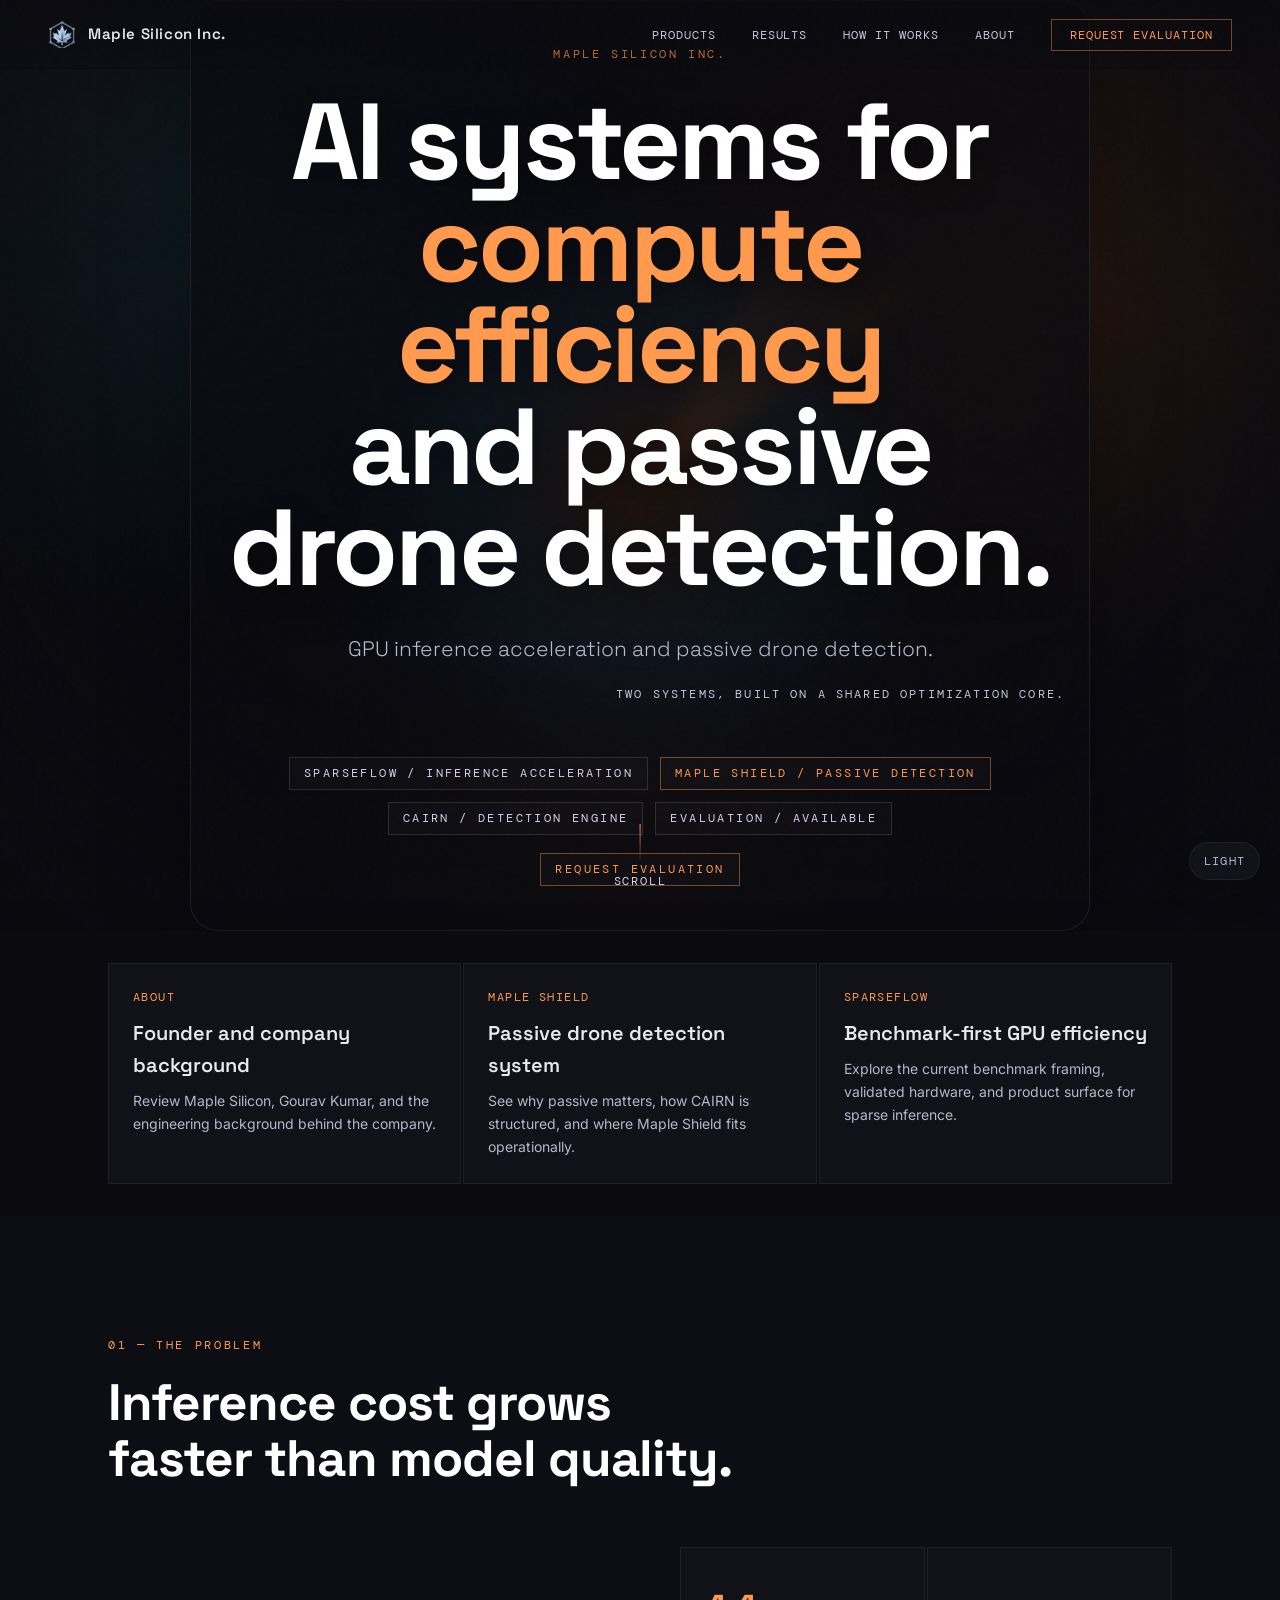
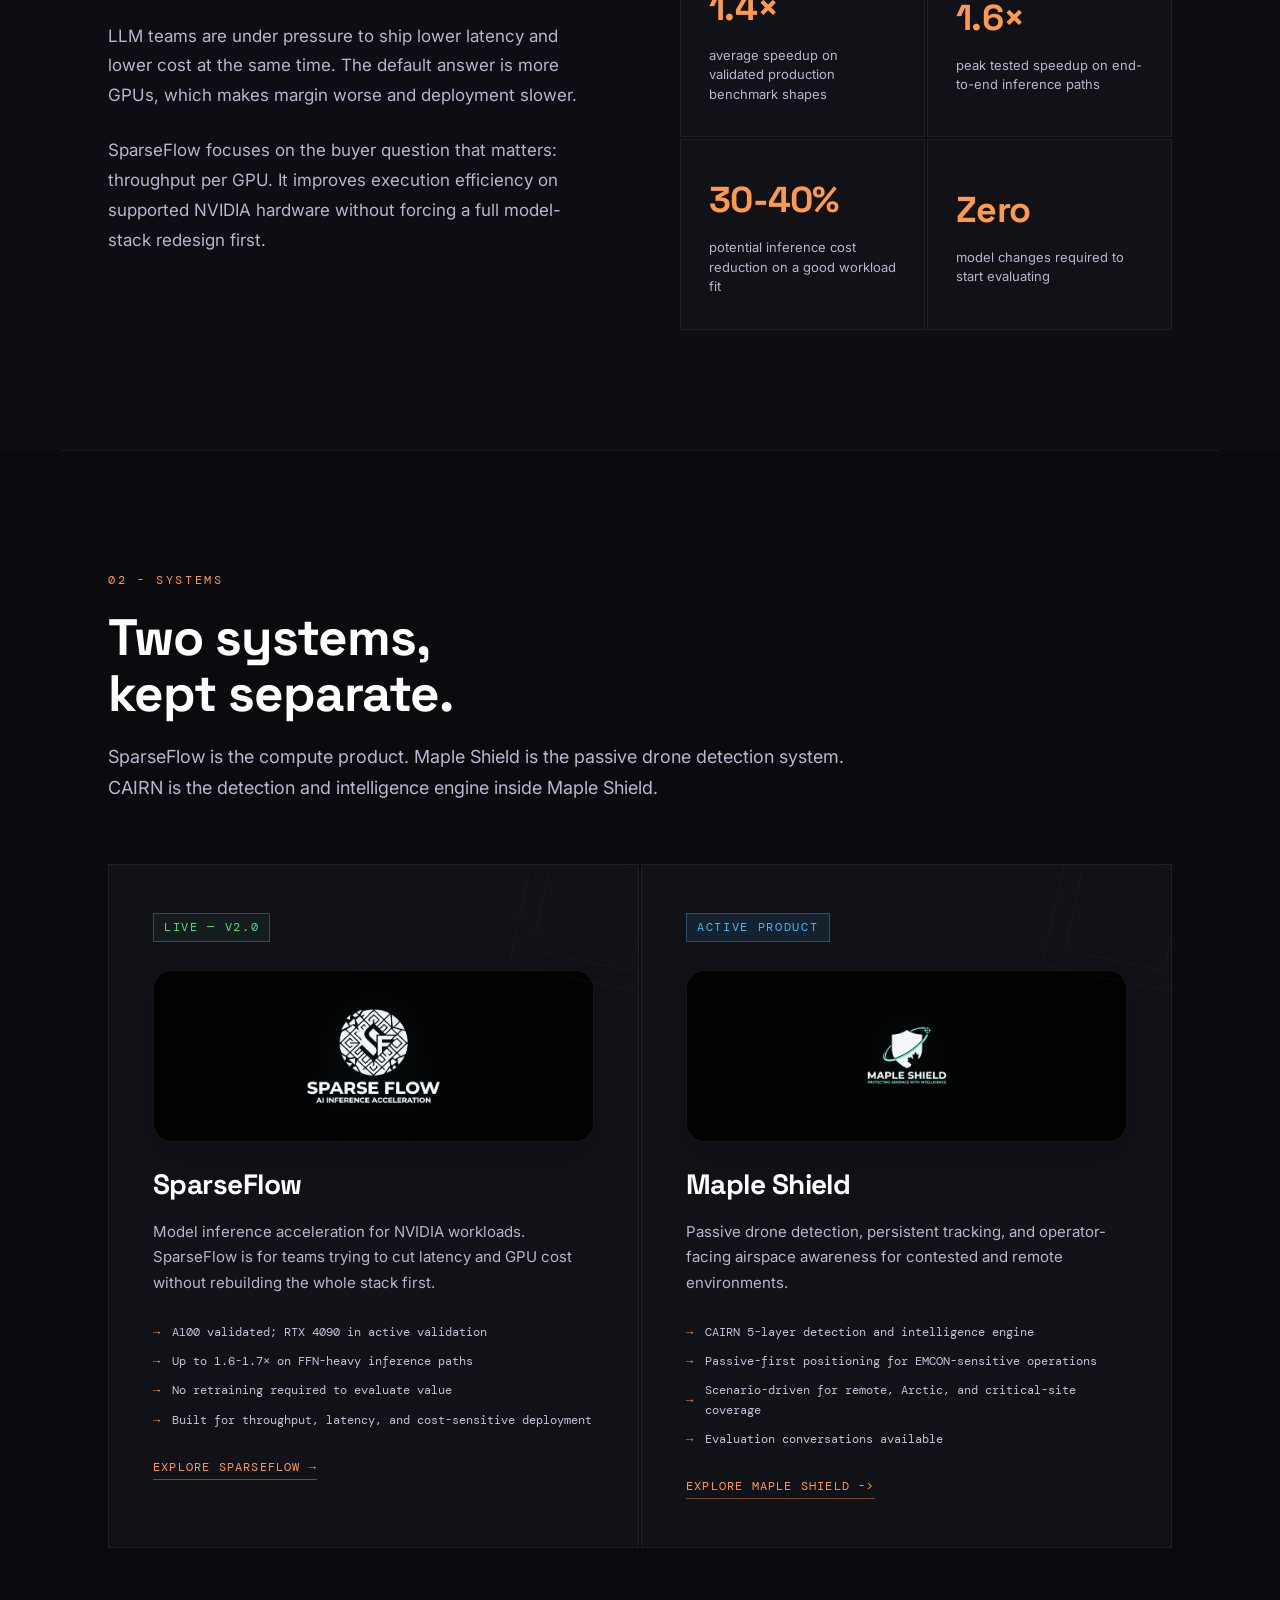
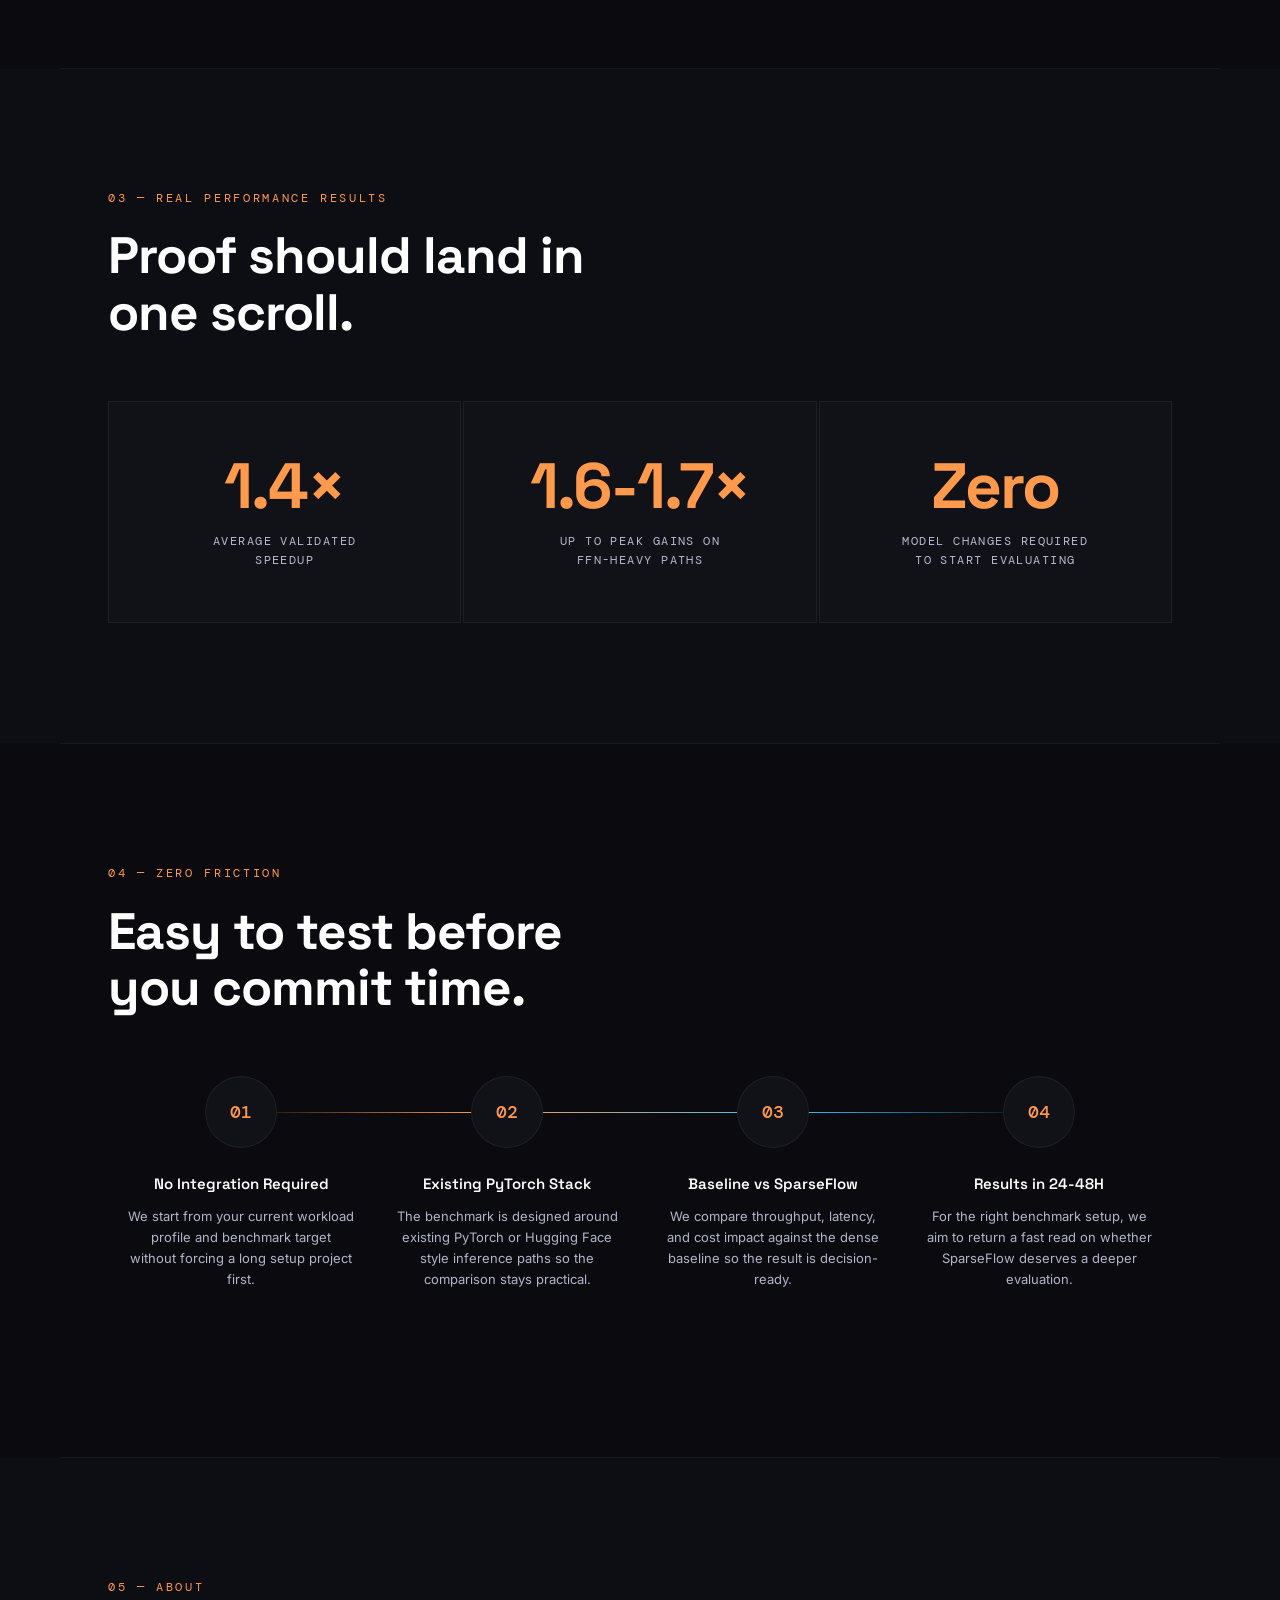
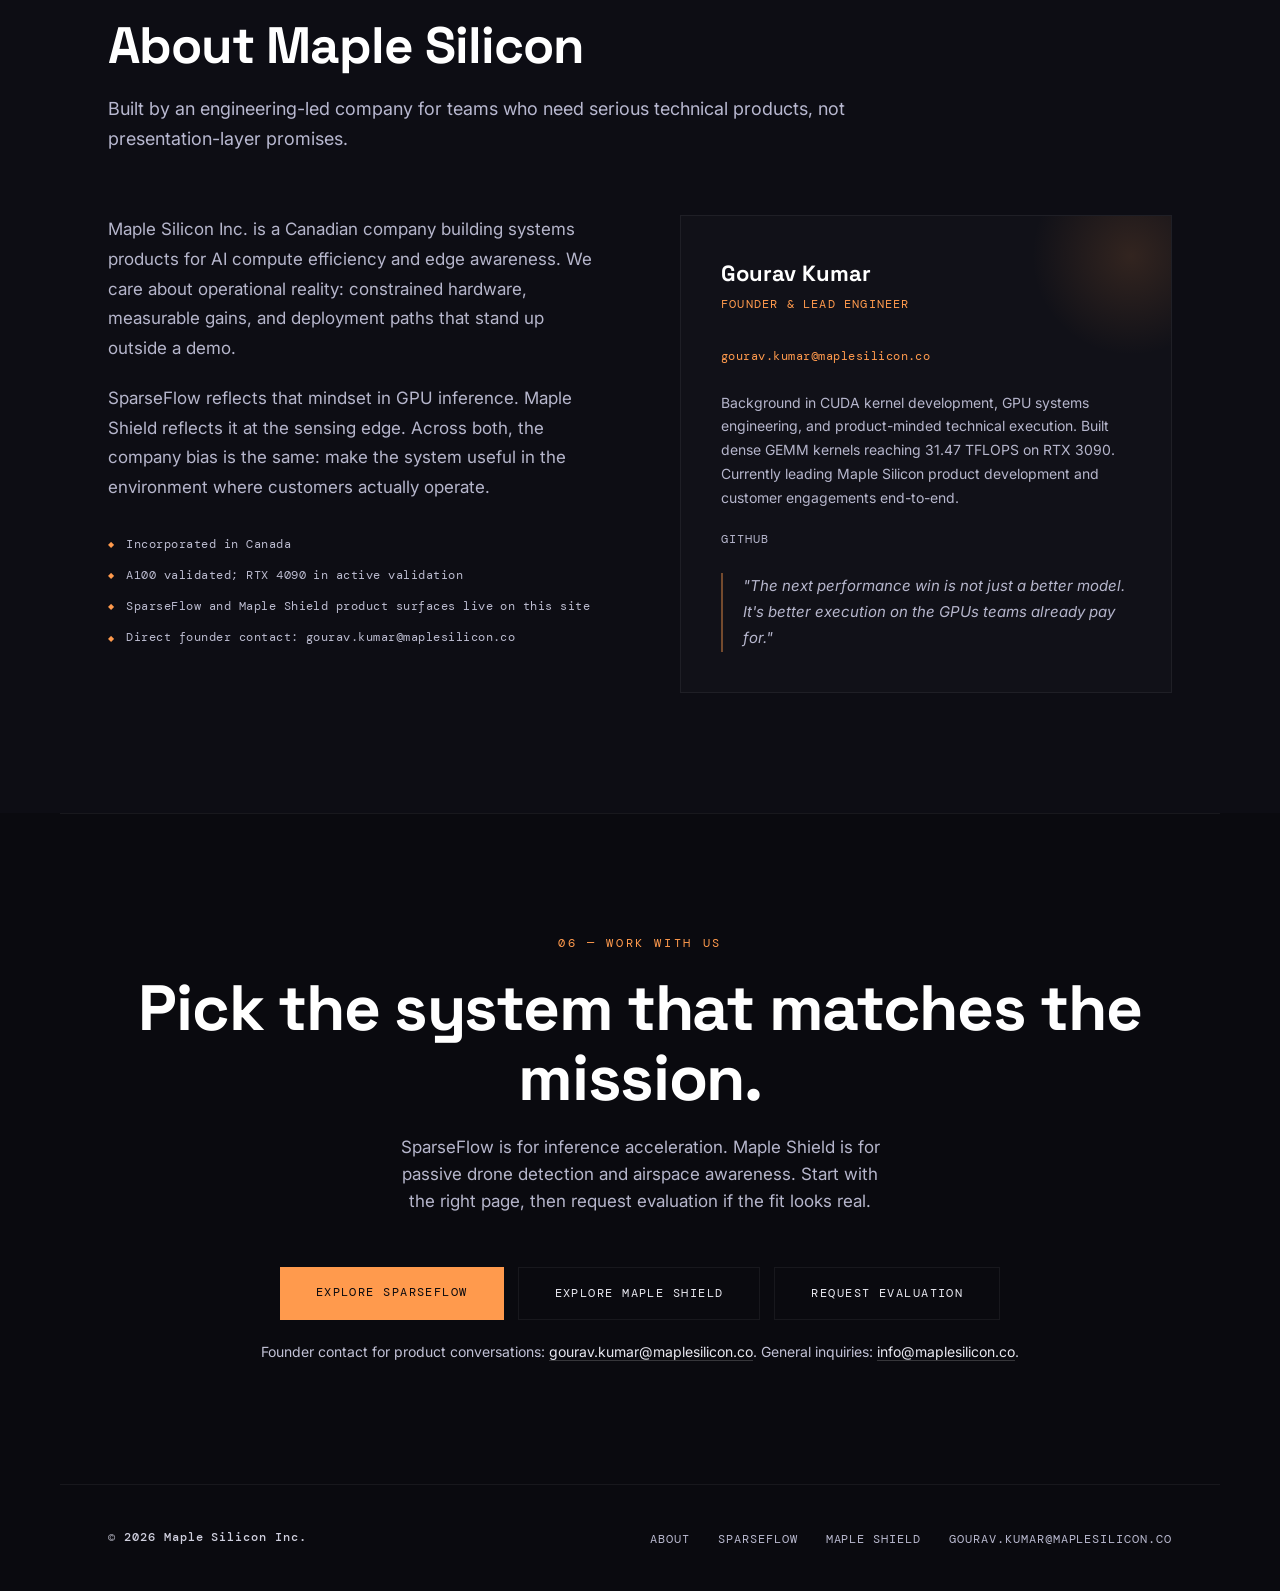
==== commit 45af4157: "Sharpen site copy and rename CAIRN" ====
--- a/index.html
+++ b/index.html
@@ -1095,12 +1095,12 @@
       <span class="accent">compute efficiency</span><br/>
       and passive drone detection.
     </h1>
-    <p class="hero-sub">SparseFlow accelerates model inference. Maple Shield enables passive airspace awareness for contested and remote environments.</p>
-    <p class="hero-tagline">Two systems. Clear audiences. Direct paths to evaluation.</p>
+    <p class="hero-sub">GPU inference acceleration and passive drone detection.</p>
+    <p class="hero-tagline">Two systems, built on a shared optimization core.</p>
     <div class="hero-cycling" aria-label="Key capabilities">
       <span class="cycle-word active">SPARSEFLOW / INFERENCE ACCELERATION</span>
       <span class="cycle-word">MAPLE SHIELD / PASSIVE DETECTION</span>
-      <span class="cycle-word">ARGUS / DETECTION ENGINE</span>
+      <span class="cycle-word">CAIRN / DETECTION ENGINE</span>
       <span class="cycle-word">EVALUATION / AVAILABLE</span>
     </div>
     <div class="hero-cycling" aria-label="Primary call to action" style="margin-top:18px;">
@@ -1122,7 +1122,7 @@
   <a class="proof-tile reveal reveal-delay-2" href="maple-shield/">
     <span class="proof-kicker">Maple Shield</span>
     <span class="proof-title">Passive drone detection system</span>
-    <span class="proof-copy">See why passive matters, how Argus is structured, and where Maple Shield fits operationally.</span>
+    <span class="proof-copy">See why passive matters, how CAIRN is structured, and where Maple Shield fits operationally.</span>
   </a>
   <a class="proof-tile reveal reveal-delay-3" href="sparseflow/">
     <span class="proof-kicker">SparseFlow</span>
@@ -1171,7 +1171,7 @@
   <div class="section-inner">
     <p class="section-label reveal">02 - Systems</p>
     <h2 class="section-title reveal reveal-delay-1">Two systems,<br/>kept separate.</h2>
-    <p class="section-kicker reveal reveal-delay-2">SparseFlow is the compute product. Maple Shield is the passive drone detection system. Argus is the detection and intelligence engine inside Maple Shield.</p>
+    <p class="section-kicker reveal reveal-delay-2">SparseFlow is the compute product. Maple Shield is the passive drone detection system. CAIRN is the detection and intelligence engine inside Maple Shield.</p>
     <div class="products-grid">
       <div class="product-card reveal reveal-delay-2">
         <div class="product-card-wire" aria-hidden="true"></div>
@@ -1198,7 +1198,7 @@
         <h3 class="product-name">Maple Shield</h3>
         <p class="product-desc">Passive drone detection, persistent tracking, and operator-facing airspace awareness for contested and remote environments.</p>
         <ul class="product-specs">
-          <li>Argus 5-layer detection and intelligence engine</li>
+          <li>CAIRN 5-layer detection and intelligence engine</li>
           <li>Passive-first positioning for EMCON-sensitive operations</li>
           <li>Scenario-driven for remote, Arctic, and critical-site coverage</li>
           <li>Evaluation conversations available</li>
@@ -1327,7 +1327,7 @@
 <!-- ── FOOTER ── -->
 <footer>
   <div class="footer-brand">
-    <strong>Maple Silicon Inc.</strong> - AI systems for compute efficiency and passive drone detection
+    <strong>&copy; 2026 Maple Silicon Inc.</strong>
   </div>
   <ul class="footer-links">
     <li><a href="about/">About</a></li>
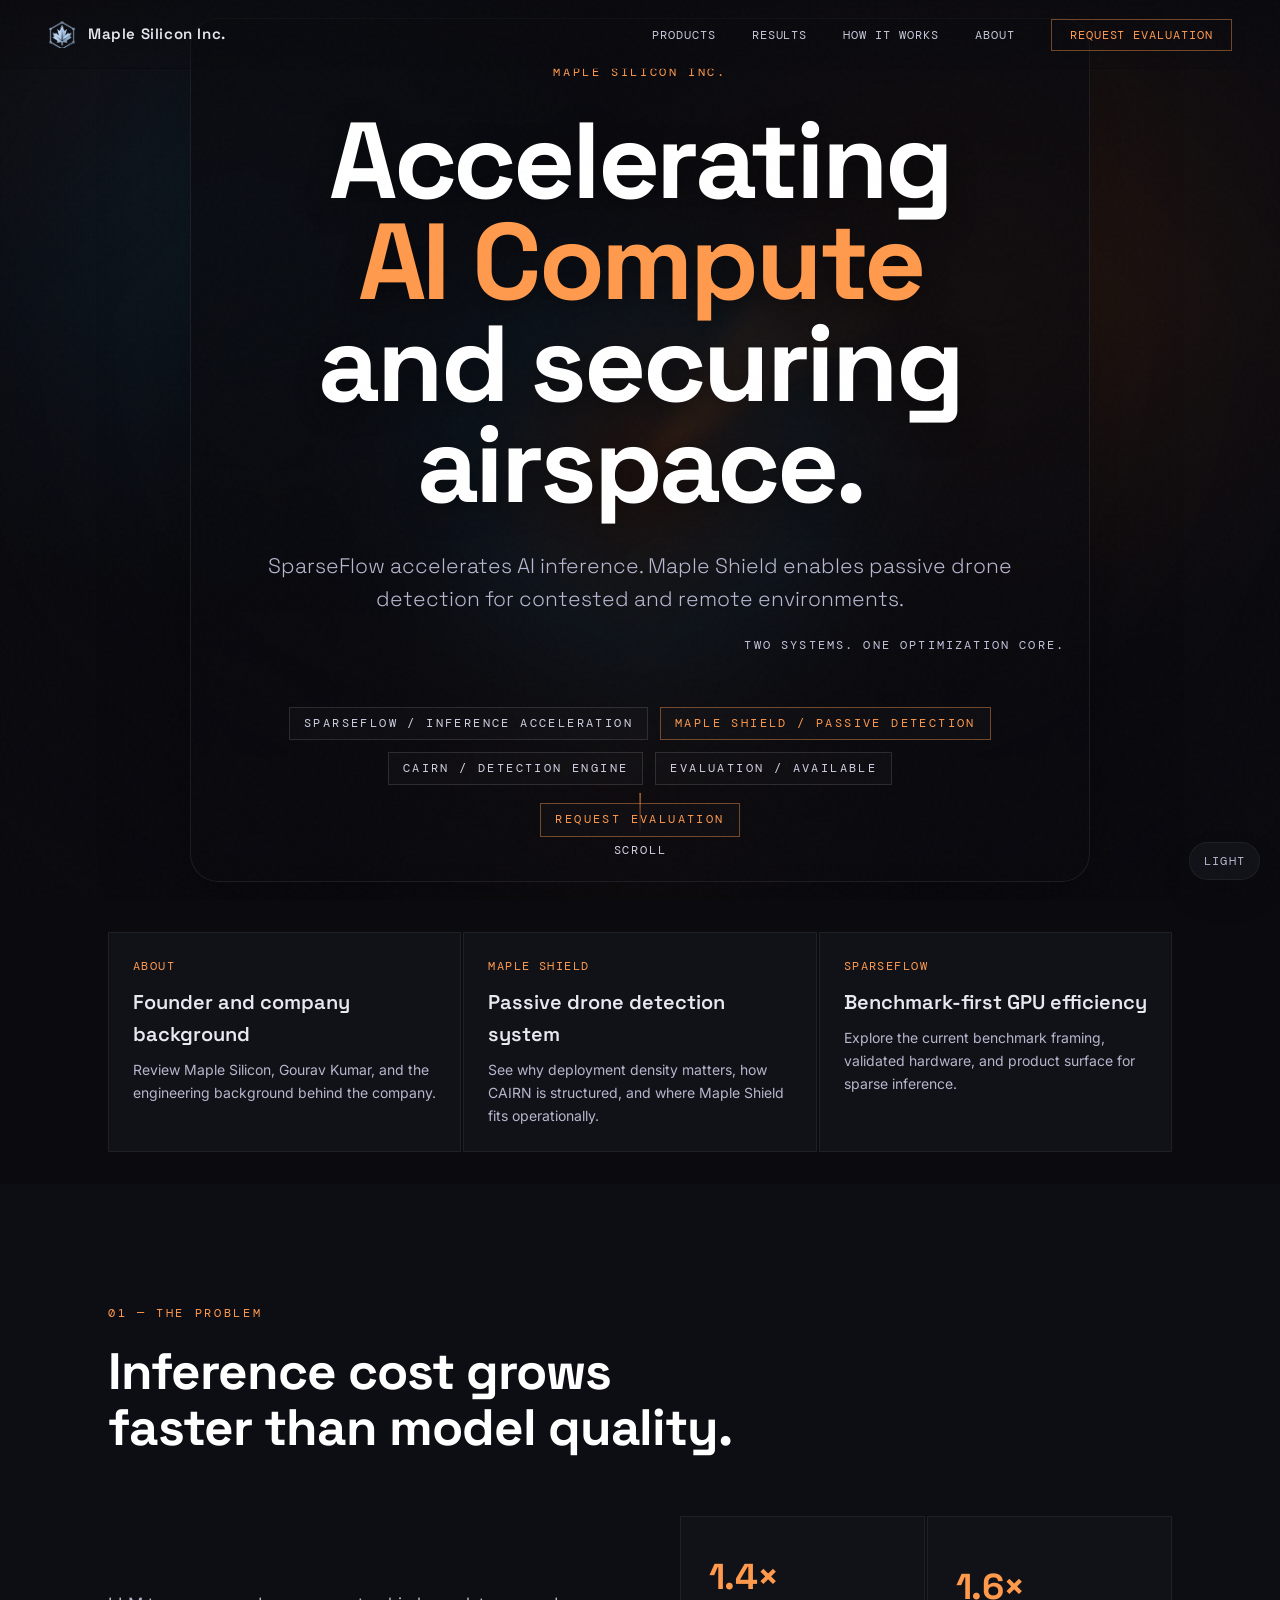
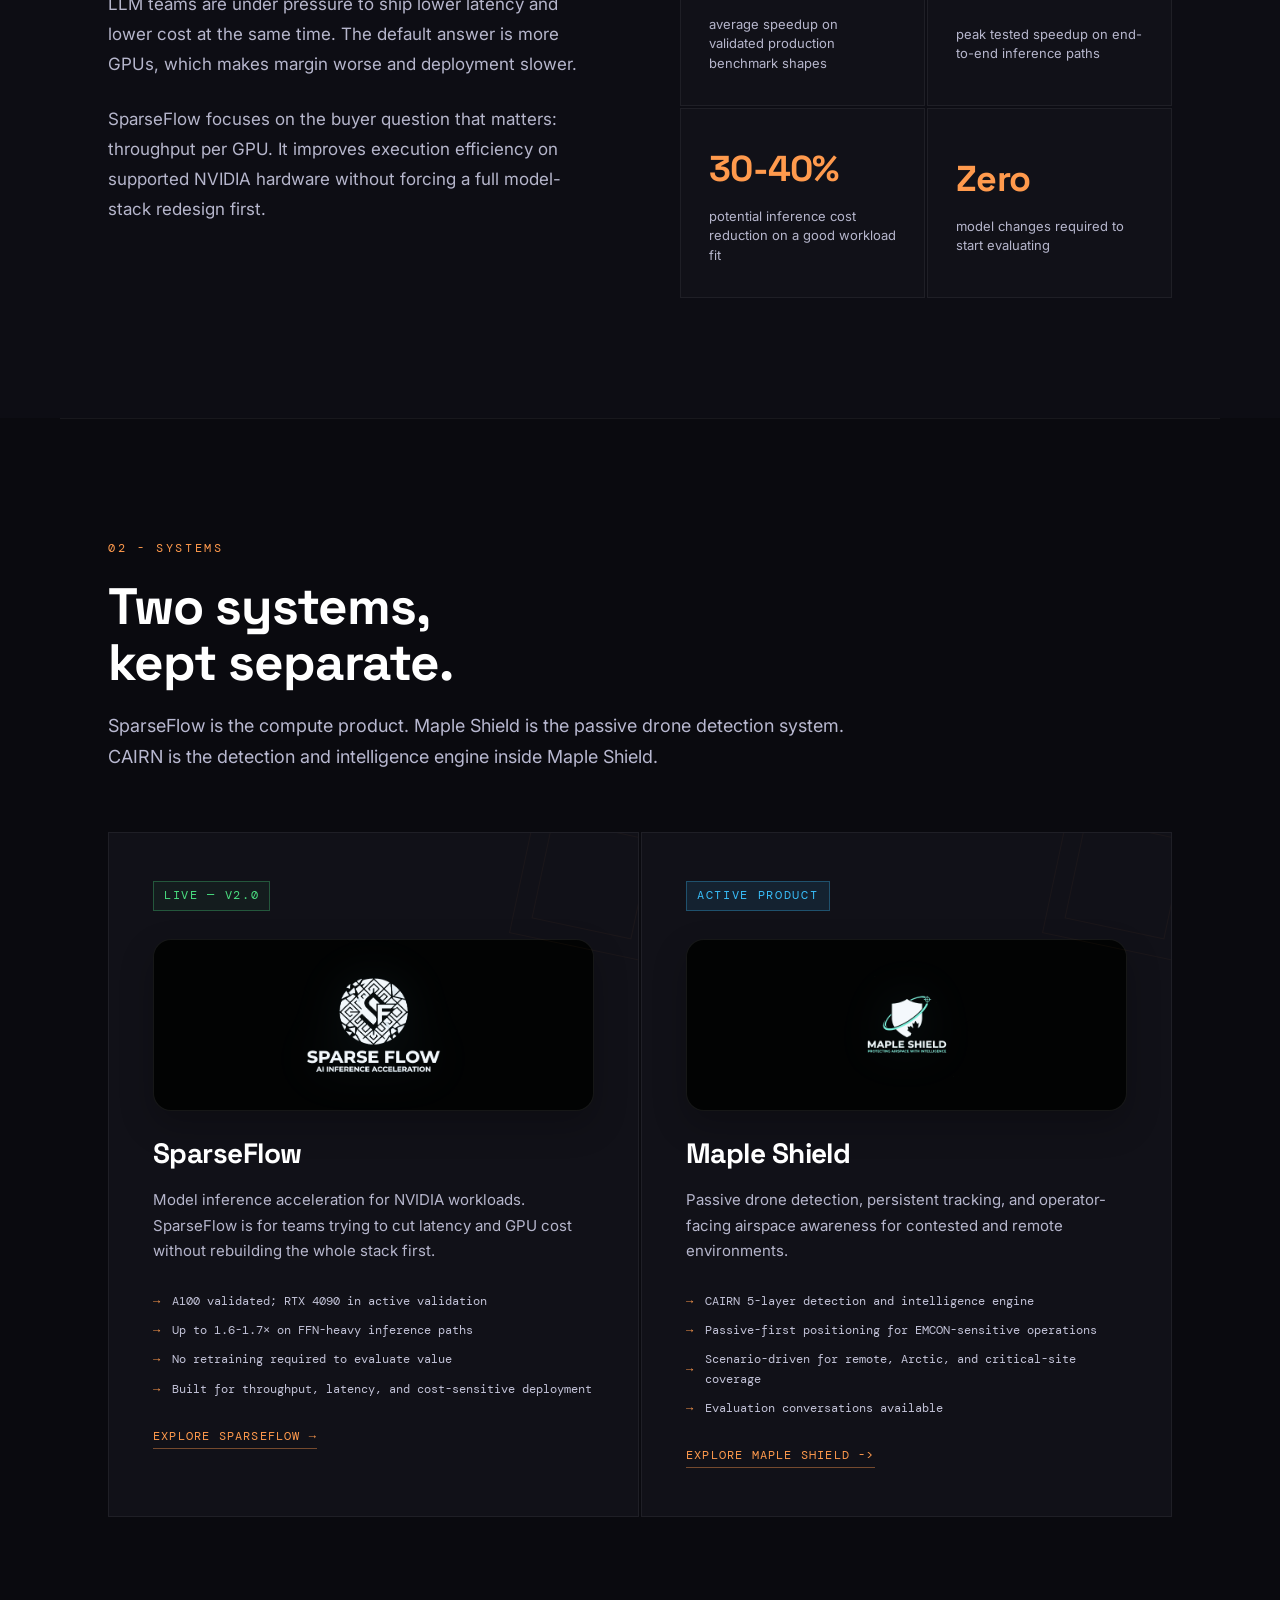
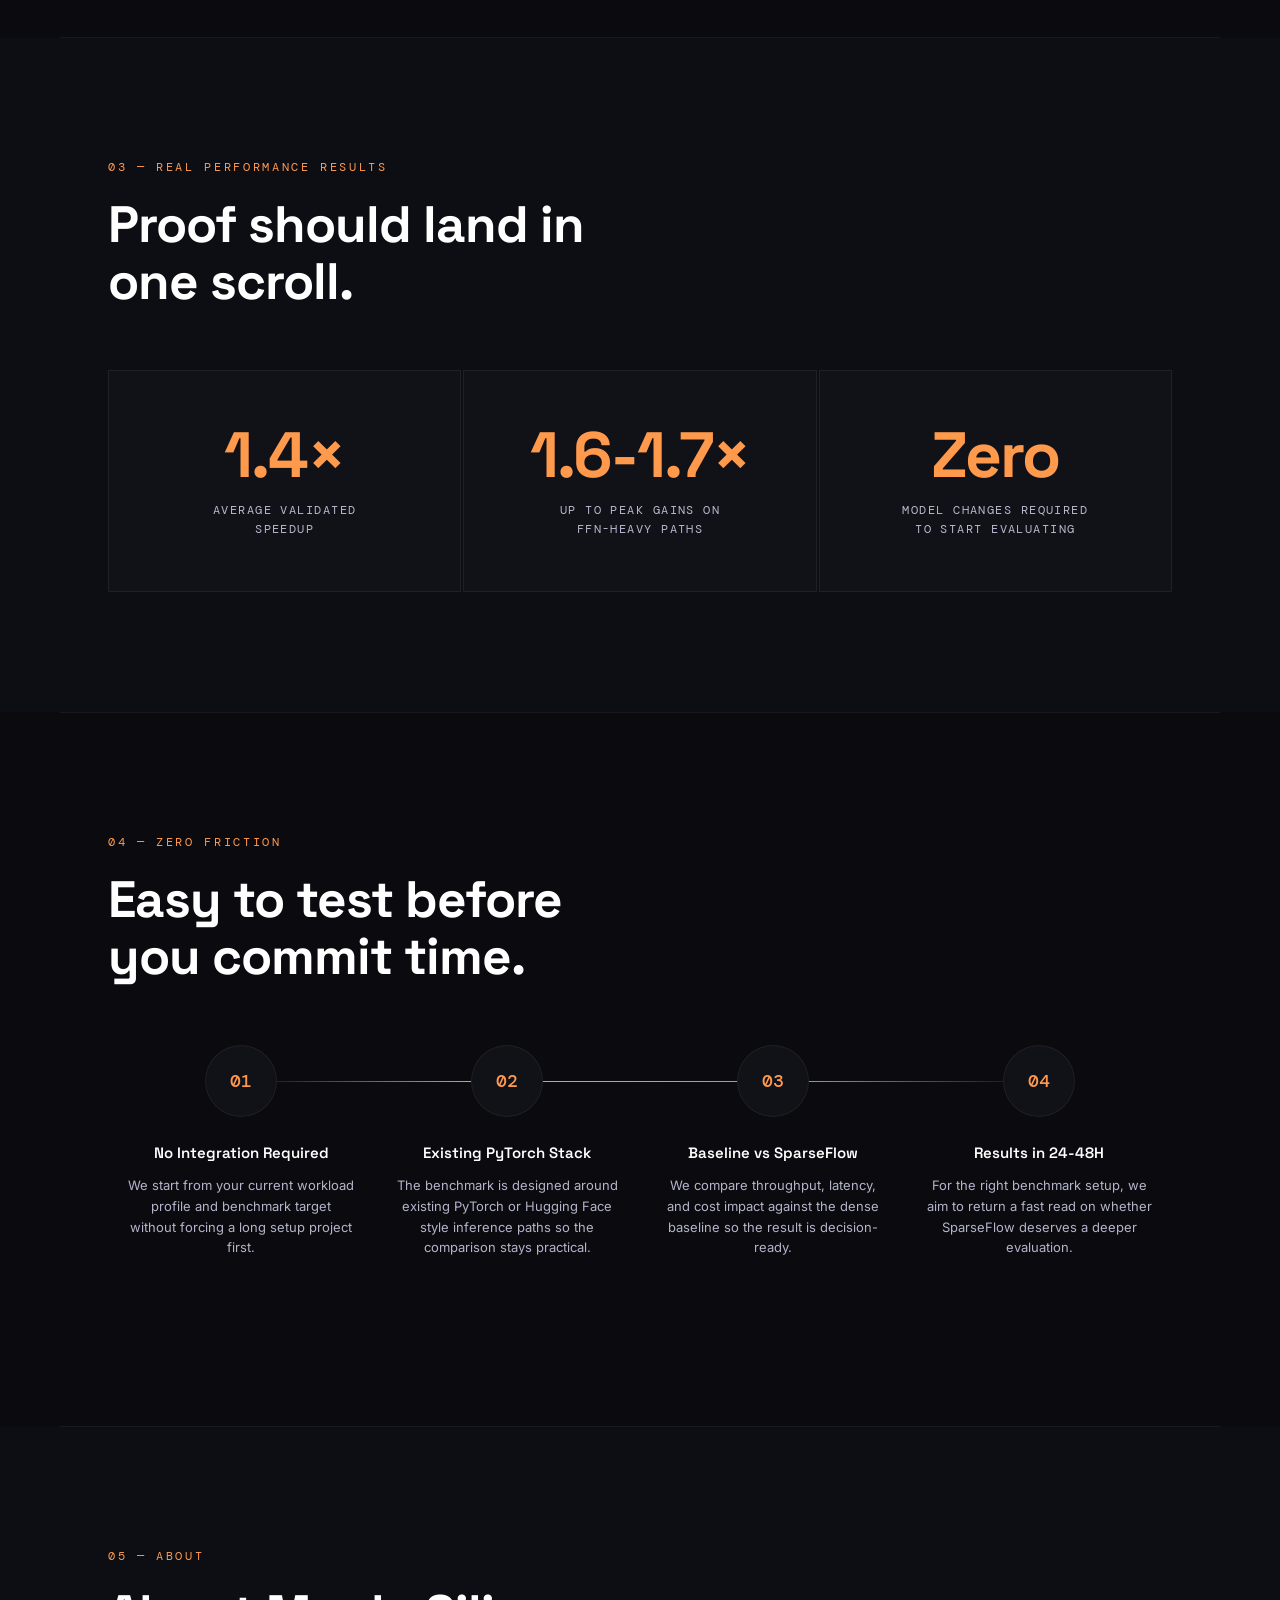
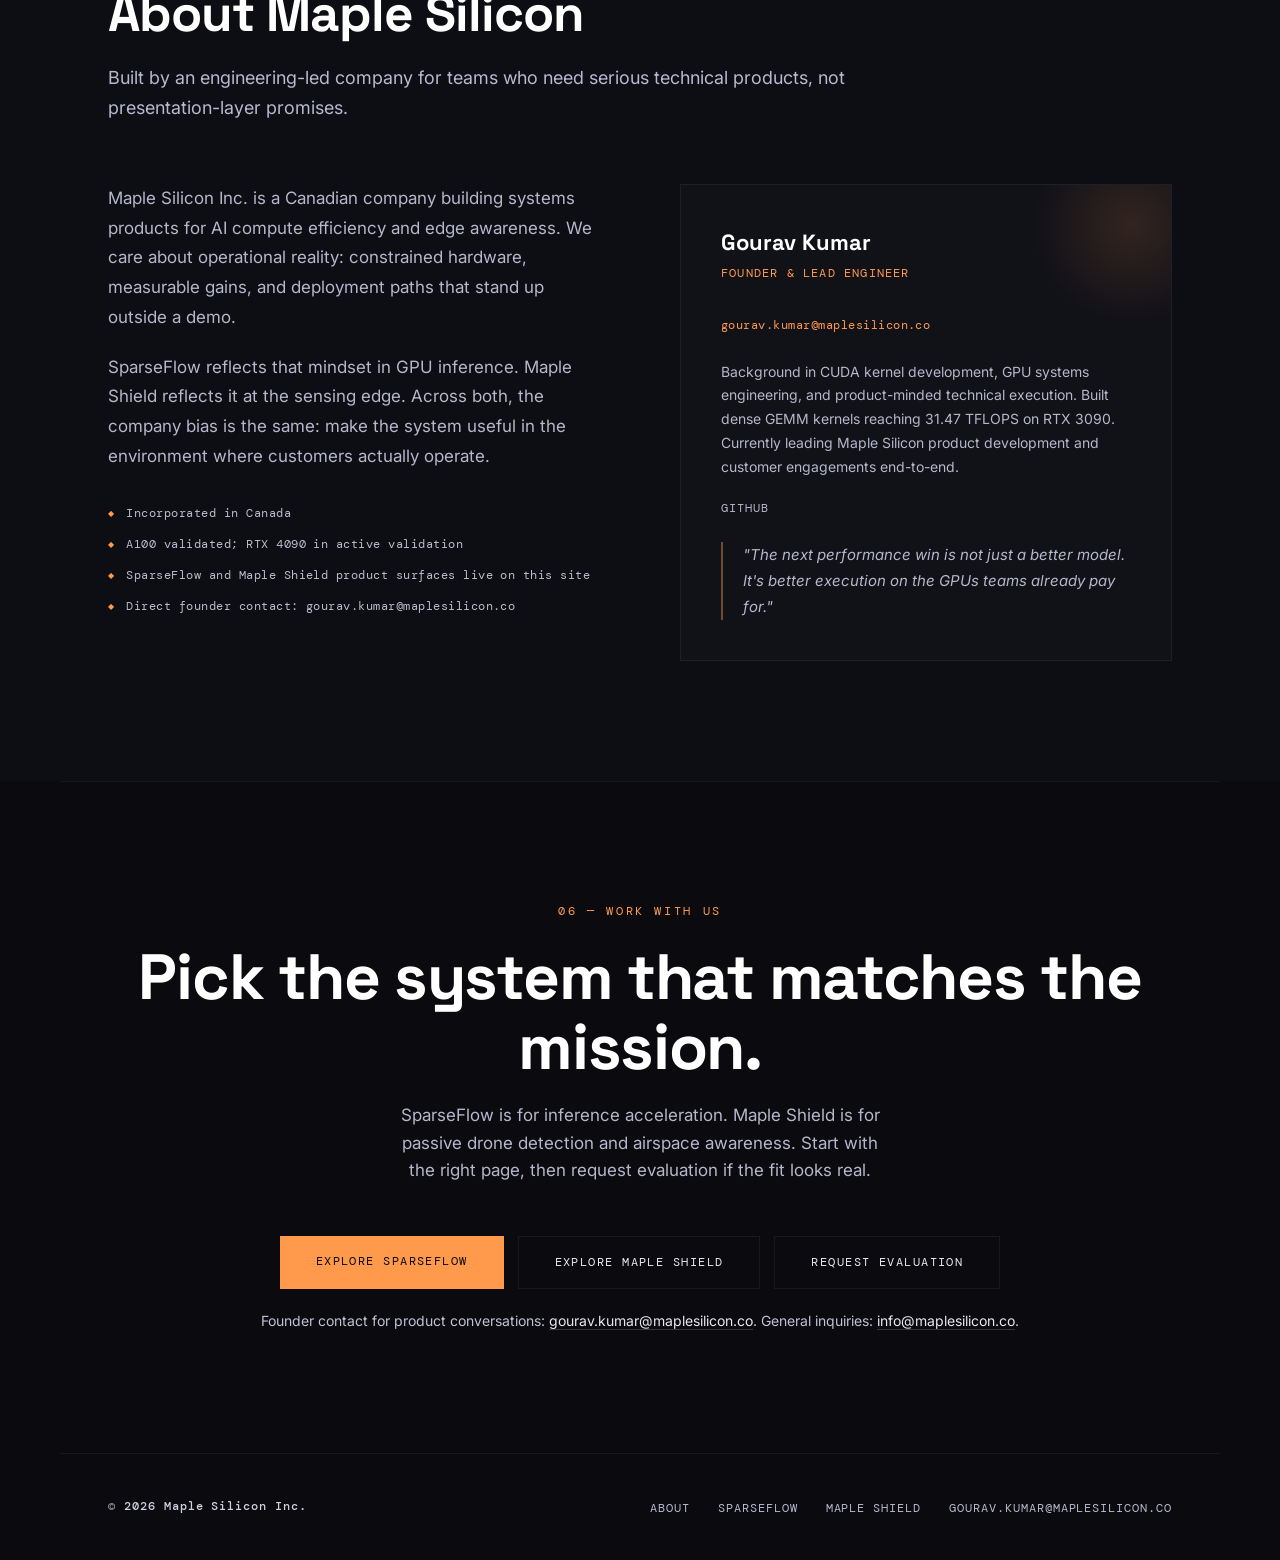
==== commit 5aad02f9: "Refine Maple Shield positioning" ====
--- a/index.html
+++ b/index.html
@@ -1091,12 +1091,12 @@
   <div class="hero-content">
     <p class="hero-eyebrow">Maple Silicon Inc.</p>
     <h1 class="hero-title">
-      AI systems for<br/>
-      <span class="accent">compute efficiency</span><br/>
-      and passive drone detection.
+      Accelerating<br/>
+      <span class="accent">AI Compute</span><br/>
+      and securing airspace.
     </h1>
-    <p class="hero-sub">GPU inference acceleration and passive drone detection.</p>
-    <p class="hero-tagline">Two systems, built on a shared optimization core.</p>
+    <p class="hero-sub">SparseFlow accelerates AI inference. Maple Shield enables passive drone detection for contested and remote environments.</p>
+    <p class="hero-tagline">Two systems. One optimization core.</p>
     <div class="hero-cycling" aria-label="Key capabilities">
       <span class="cycle-word active">SPARSEFLOW / INFERENCE ACCELERATION</span>
       <span class="cycle-word">MAPLE SHIELD / PASSIVE DETECTION</span>
@@ -1122,7 +1122,7 @@
   <a class="proof-tile reveal reveal-delay-2" href="maple-shield/">
     <span class="proof-kicker">Maple Shield</span>
     <span class="proof-title">Passive drone detection system</span>
-    <span class="proof-copy">See why passive matters, how CAIRN is structured, and where Maple Shield fits operationally.</span>
+    <span class="proof-copy">See why deployment density matters, how CAIRN is structured, and where Maple Shield fits operationally.</span>
   </a>
   <a class="proof-tile reveal reveal-delay-3" href="sparseflow/">
     <span class="proof-kicker">SparseFlow</span>
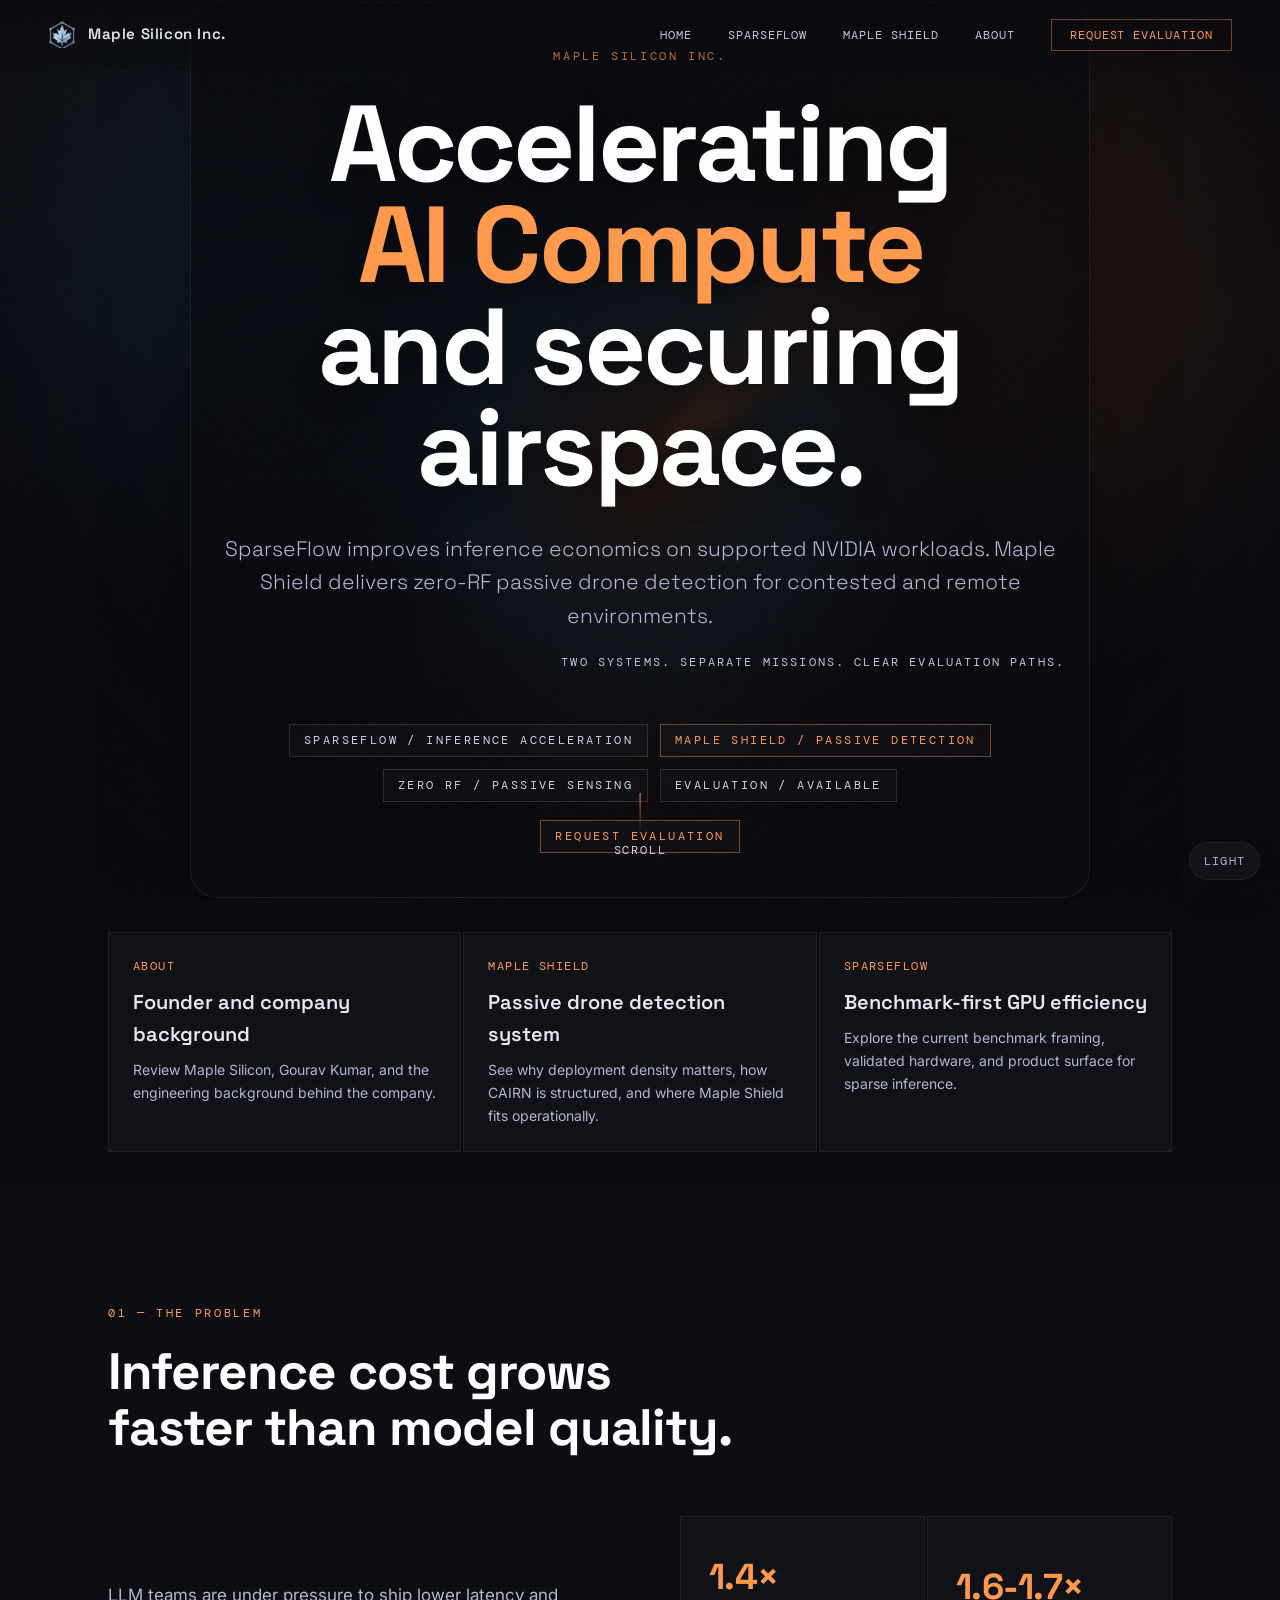
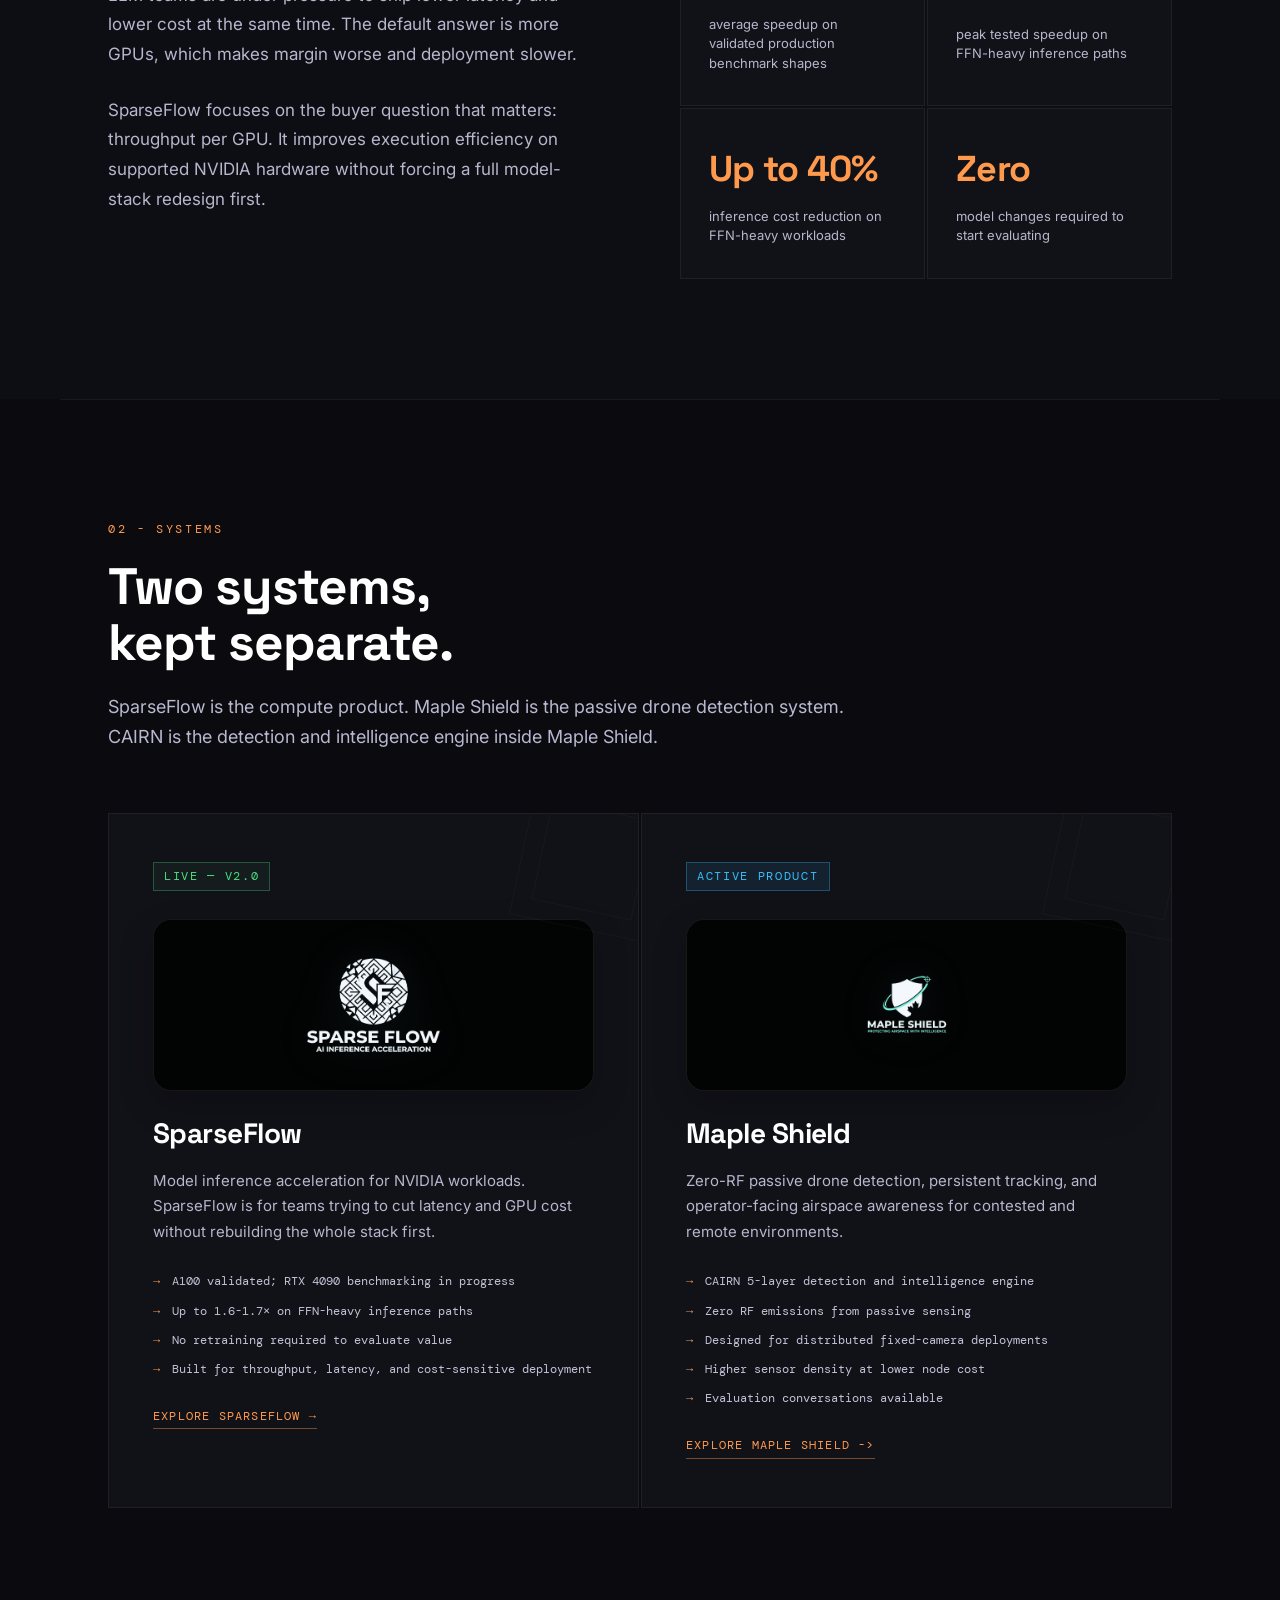
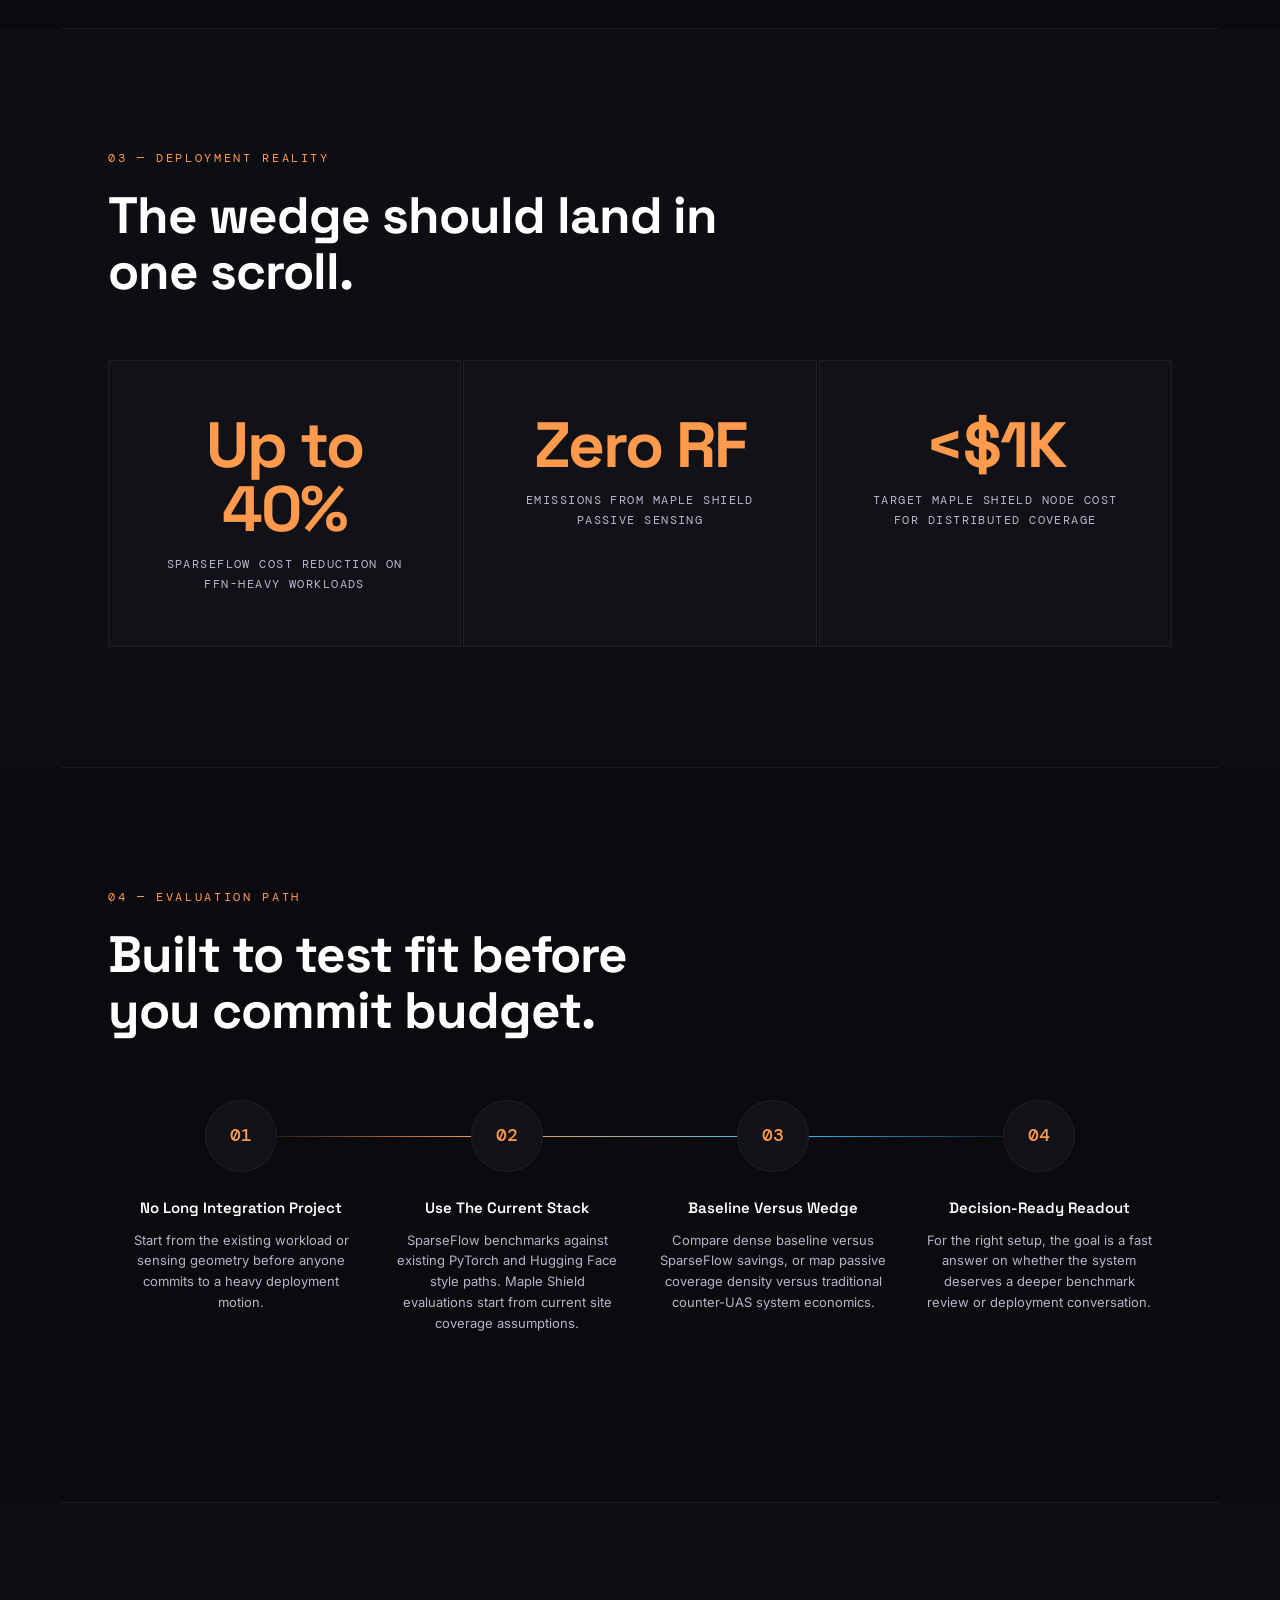
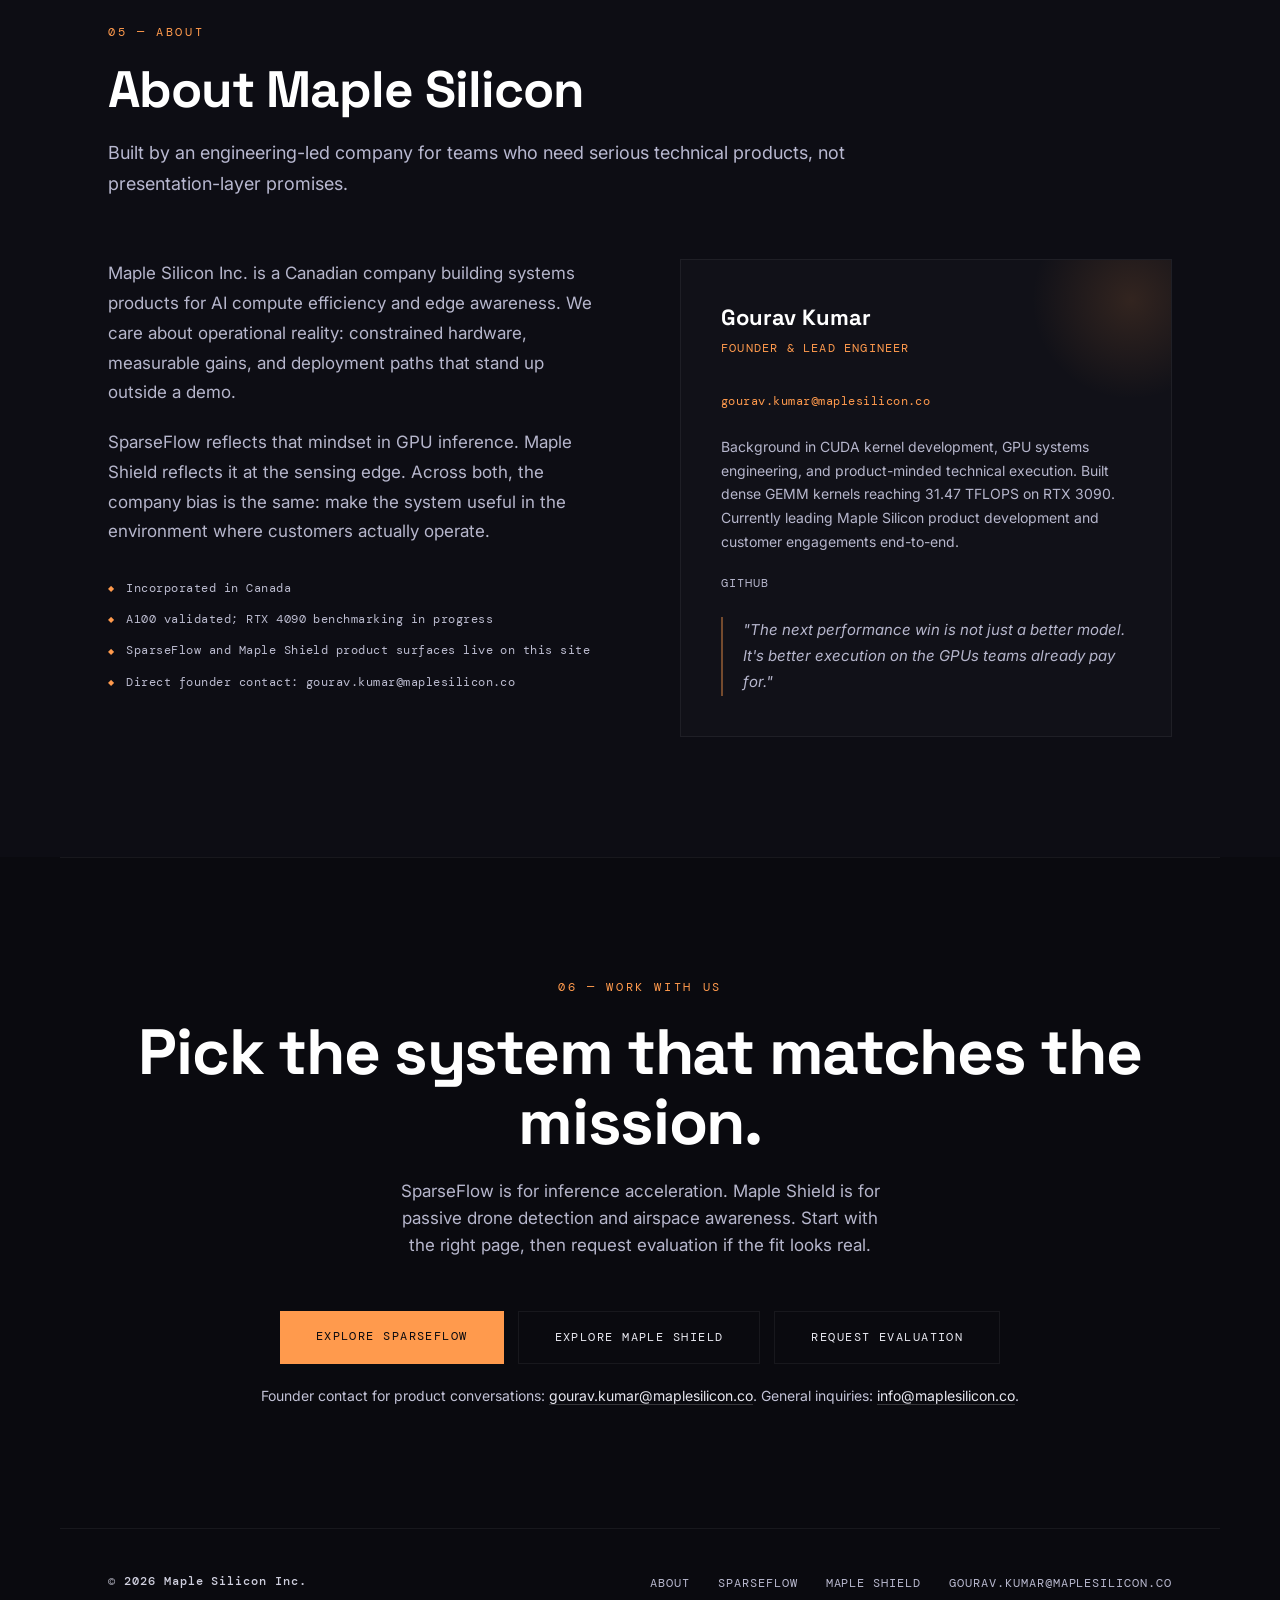
==== commit 79f6697d: "Unify site navigation and claims" ====
--- a/index.html
+++ b/index.html
@@ -1077,9 +1077,9 @@
     <span>Maple Silicon Inc.</span>
   </a>
   <ul class="nav-links">
-    <li><a href="#products">Products</a></li>
-    <li><a href="#numbers">Results</a></li>
-    <li><a href="#how">How It Works</a></li>
+    <li><a href="#hero">Home</a></li>
+    <li><a href="sparseflow/">SparseFlow</a></li>
+    <li><a href="maple-shield/">Maple Shield</a></li>
     <li><a href="about/">About</a></li>
     <li><a href="mailto:info@maplesilicon.co?subject=Maple%20Silicon%20Evaluation" class="nav-cta">Request Evaluation</a></li>
   </ul>
@@ -1095,12 +1095,12 @@
       <span class="accent">AI Compute</span><br/>
       and securing airspace.
     </h1>
-    <p class="hero-sub">SparseFlow accelerates AI inference. Maple Shield enables passive drone detection for contested and remote environments.</p>
-    <p class="hero-tagline">Two systems. One optimization core.</p>
+    <p class="hero-sub">SparseFlow improves inference economics on supported NVIDIA workloads. Maple Shield delivers zero-RF passive drone detection for contested and remote environments.</p>
+    <p class="hero-tagline">Two systems. Separate missions. Clear evaluation paths.</p>
     <div class="hero-cycling" aria-label="Key capabilities">
       <span class="cycle-word active">SPARSEFLOW / INFERENCE ACCELERATION</span>
       <span class="cycle-word">MAPLE SHIELD / PASSIVE DETECTION</span>
-      <span class="cycle-word">CAIRN / DETECTION ENGINE</span>
+      <span class="cycle-word">ZERO RF / PASSIVE SENSING</span>
       <span class="cycle-word">EVALUATION / AVAILABLE</span>
     </div>
     <div class="hero-cycling" aria-label="Primary call to action" style="margin-top:18px;">
@@ -1148,12 +1148,12 @@
           <div class="problem-stat-label">average speedup on validated production benchmark shapes</div>
         </div>
         <div class="problem-stat">
-          <div class="problem-stat-val">1.6×</div>
-          <div class="problem-stat-label">peak tested speedup on end-to-end inference paths</div>
+          <div class="problem-stat-val">1.6-1.7×</div>
+          <div class="problem-stat-label">peak tested speedup on FFN-heavy inference paths</div>
         </div>
         <div class="problem-stat">
-          <div class="problem-stat-val">30-40%</div>
-          <div class="problem-stat-label">potential inference cost reduction on a good workload fit</div>
+          <div class="problem-stat-val">Up to 40%</div>
+          <div class="problem-stat-label">inference cost reduction on FFN-heavy workloads</div>
         </div>
         <div class="problem-stat">
           <div class="problem-stat-val">Zero</div>
@@ -1182,7 +1182,7 @@
         <h3 class="product-name">SparseFlow</h3>
         <p class="product-desc">Model inference acceleration for NVIDIA workloads. SparseFlow is for teams trying to cut latency and GPU cost without rebuilding the whole stack first.</p>
         <ul class="product-specs">
-          <li>A100 validated; RTX 4090 in active validation</li>
+          <li>A100 validated; RTX 4090 benchmarking in progress</li>
           <li>Up to 1.6-1.7× on FFN-heavy inference paths</li>
           <li>No retraining required to evaluate value</li>
           <li>Built for throughput, latency, and cost-sensitive deployment</li>
@@ -1196,11 +1196,12 @@
           <img src="maple-shield/maple-shield-logo-site.png" alt="" class="product-icon product-icon-lockup" loading="lazy" />
         </a>
         <h3 class="product-name">Maple Shield</h3>
-        <p class="product-desc">Passive drone detection, persistent tracking, and operator-facing airspace awareness for contested and remote environments.</p>
+        <p class="product-desc">Zero-RF passive drone detection, persistent tracking, and operator-facing airspace awareness for contested and remote environments.</p>
         <ul class="product-specs">
           <li>CAIRN 5-layer detection and intelligence engine</li>
-          <li>Passive-first positioning for EMCON-sensitive operations</li>
-          <li>Scenario-driven for remote, Arctic, and critical-site coverage</li>
+          <li>Zero RF emissions from passive sensing</li>
+          <li>Designed for distributed fixed-camera deployments</li>
+          <li>Higher sensor density at lower node cost</li>
           <li>Evaluation conversations available</li>
         </ul>
         <a href="maple-shield/" class="product-link">Explore Maple Shield -></a>
@@ -1214,26 +1215,26 @@
 <!-- ── NUMBERS ── -->
 <section id="numbers">
   <div class="section-inner">
-    <p class="section-label reveal">03 — Real Performance Results</p>
-    <h2 class="section-title reveal reveal-delay-1">Proof should land in<br/>one scroll.</h2>
+    <p class="section-label reveal">03 — Deployment Reality</p>
+    <h2 class="section-title reveal reveal-delay-1">The wedge should land in<br/>one scroll.</h2>
     <div class="numbers-grid">
       <div class="number-block reveal reveal-delay-1">
         <div class="number-val">
-          <span class="num-accent">1.4×</span>
+          <span class="num-accent">Up to 40%</span>
         </div>
-        <div class="number-label">average validated<br/>speedup</div>
+        <div class="number-label">SparseFlow cost reduction on<br/>FFN-heavy workloads</div>
       </div>
       <div class="number-block reveal reveal-delay-2">
         <div class="number-val">
-          <span class="num-accent">1.6-1.7×</span>
+          <span class="num-accent">Zero RF</span>
         </div>
-        <div class="number-label">up to peak gains on<br/>FFN-heavy paths</div>
+        <div class="number-label">emissions from Maple Shield<br/>passive sensing</div>
       </div>
       <div class="number-block reveal reveal-delay-3">
         <div class="number-val">
-          <span class="num-accent">Zero</span>
+          <span class="num-accent">&lt;$1K</span>
         </div>
-        <div class="number-label">model changes required<br/>to start evaluating</div>
+        <div class="number-label">target Maple Shield node cost<br/>for distributed coverage</div>
       </div>
     </div>
   </div>
@@ -1244,30 +1245,30 @@
 <!-- ── HOW IT WORKS ── -->
 <section id="how">
   <div class="section-inner">
-    <p class="section-label reveal">04 — Zero Friction</p>
-    <h2 class="section-title reveal reveal-delay-1">Easy to test before<br/>you commit time.</h2>
+    <p class="section-label reveal">04 — Evaluation Path</p>
+    <h2 class="section-title reveal reveal-delay-1">Built to test fit before<br/>you commit budget.</h2>
     <div class="pipeline">
       <div class="pipeline-steps">
         <div class="pipeline-step reveal reveal-delay-1">
           <div class="step-num" aria-hidden="true">01</div>
           <!-- FIX: h4 → h3 — was skipping from h2 to h4, violating heading hierarchy -->
-          <h3 class="step-title">No Integration Required</h3>
-          <p class="step-body">We start from your current workload profile and benchmark target without forcing a long setup project first.</p>
+          <h3 class="step-title">No Long Integration Project</h3>
+          <p class="step-body">Start from the existing workload or sensing geometry before anyone commits to a heavy deployment motion.</p>
         </div>
         <div class="pipeline-step reveal reveal-delay-2">
           <div class="step-num" aria-hidden="true">02</div>
-          <h3 class="step-title">Existing PyTorch Stack</h3>
-          <p class="step-body">The benchmark is designed around existing PyTorch or Hugging Face style inference paths so the comparison stays practical.</p>
+          <h3 class="step-title">Use The Current Stack</h3>
+          <p class="step-body">SparseFlow benchmarks against existing PyTorch and Hugging Face style paths. Maple Shield evaluations start from current site coverage assumptions.</p>
         </div>
         <div class="pipeline-step reveal reveal-delay-3">
           <div class="step-num" aria-hidden="true">03</div>
-          <h3 class="step-title">Baseline vs SparseFlow</h3>
-          <p class="step-body">We compare throughput, latency, and cost impact against the dense baseline so the result is decision-ready.</p>
+          <h3 class="step-title">Baseline Versus Wedge</h3>
+          <p class="step-body">Compare dense baseline versus SparseFlow savings, or map passive coverage density versus traditional counter-UAS system economics.</p>
         </div>
         <div class="pipeline-step reveal reveal-delay-4">
           <div class="step-num" aria-hidden="true">04</div>
-          <h3 class="step-title">Results in 24-48H</h3>
-          <p class="step-body">For the right benchmark setup, we aim to return a fast read on whether SparseFlow deserves a deeper evaluation.</p>
+          <h3 class="step-title">Decision-Ready Readout</h3>
+          <p class="step-body">For the right setup, the goal is a fast answer on whether the system deserves a deeper benchmark review or deployment conversation.</p>
         </div>
       </div>
     </div>
@@ -1288,7 +1289,7 @@
         <p>SparseFlow reflects that mindset in GPU inference. Maple Shield reflects it at the sensing edge. Across both, the company bias is the same: make the system useful in the environment where customers actually operate.</p>
         <div class="about-credentials">
           <span class="credential">Incorporated in Canada</span>
-          <span class="credential">A100 validated; RTX 4090 in active validation</span>
+          <span class="credential">A100 validated; RTX 4090 benchmarking in progress</span>
           <span class="credential">SparseFlow and Maple Shield product surfaces live on this site</span>
           <span class="credential">Direct founder contact: gourav.kumar@maplesilicon.co</span>
         </div>
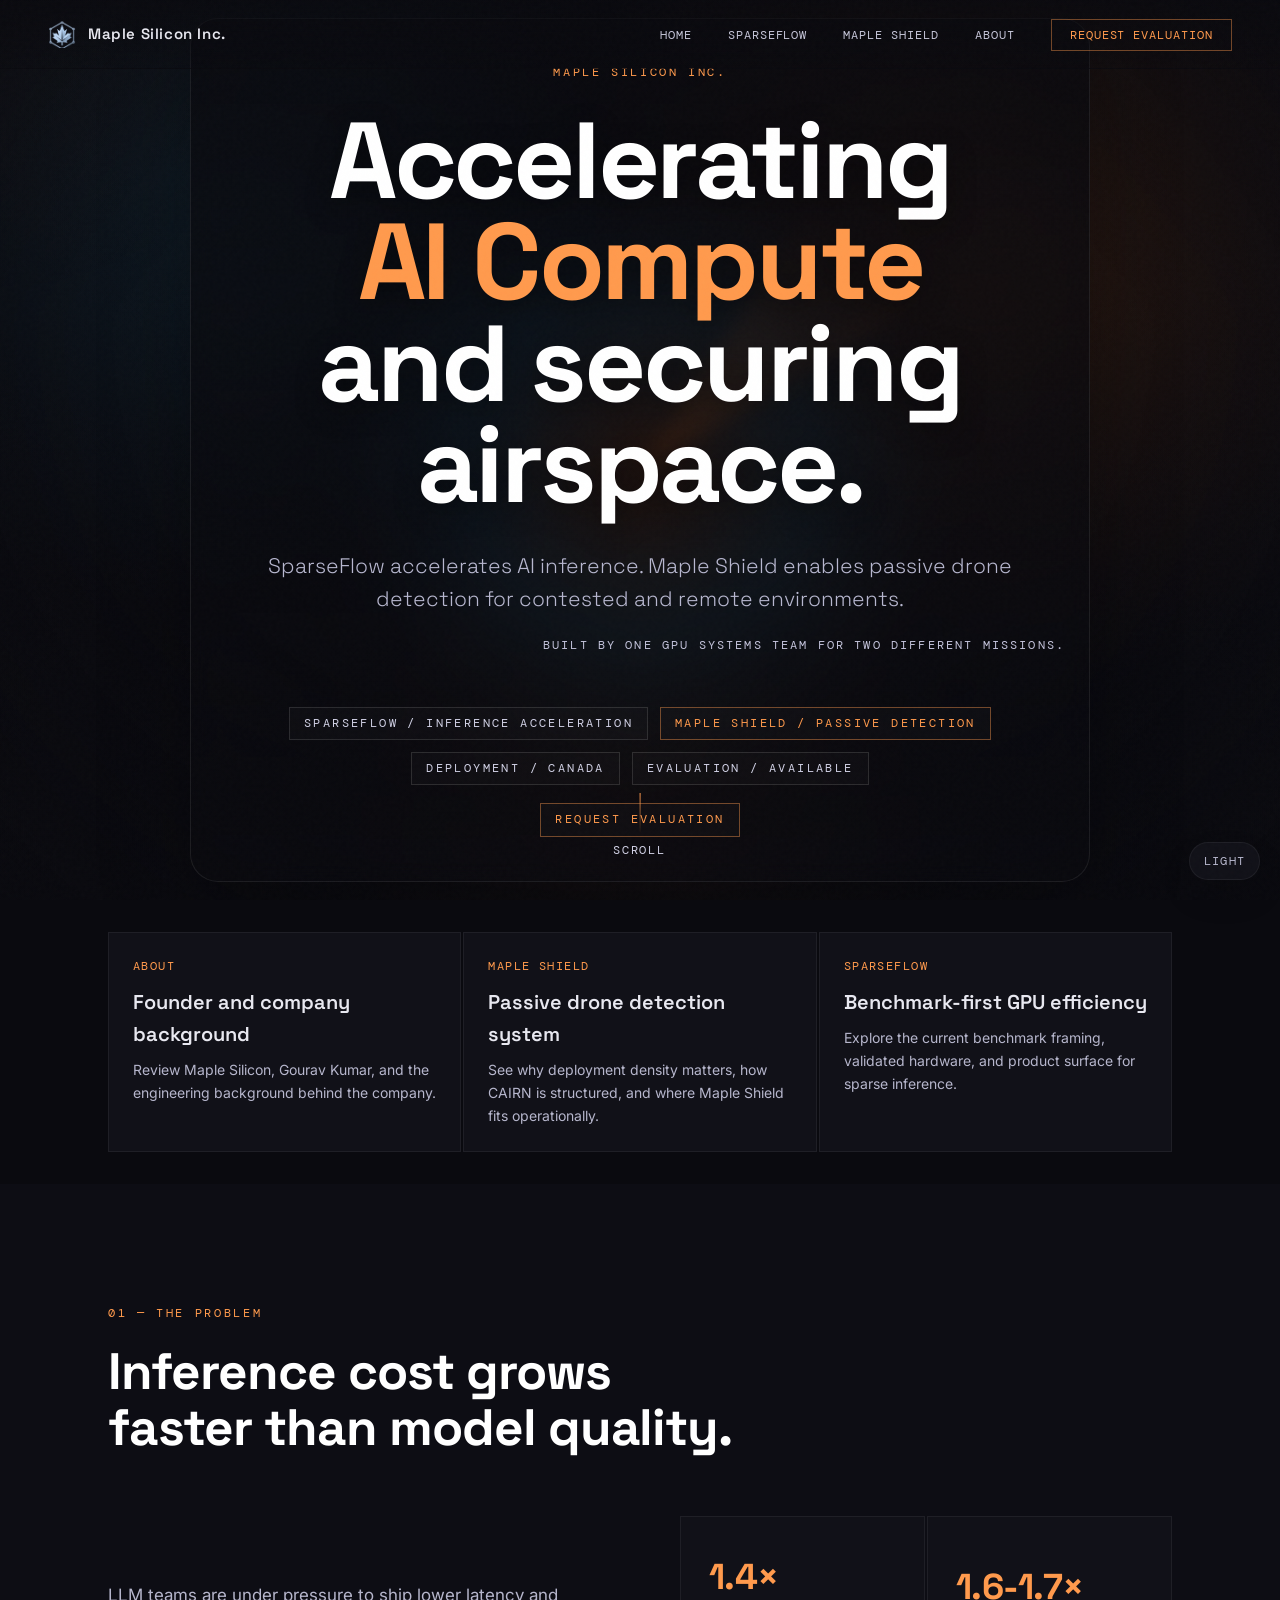
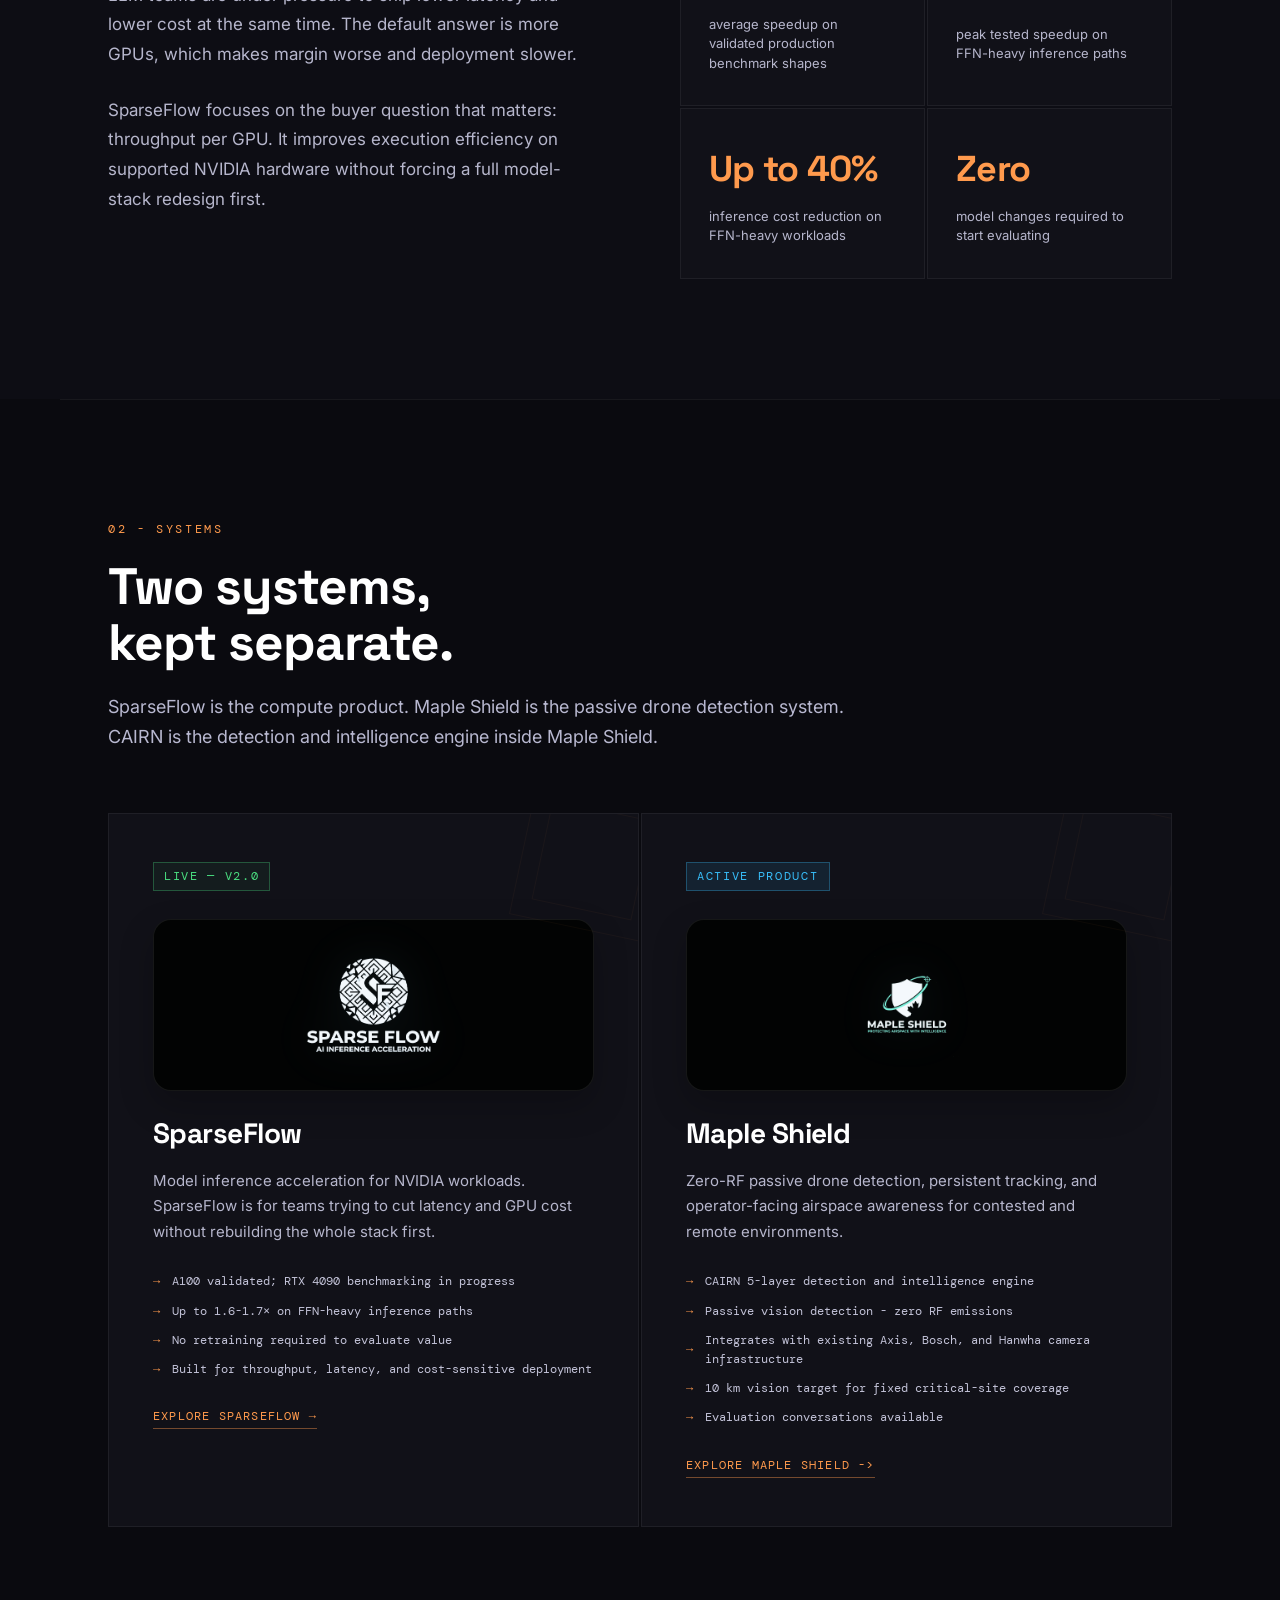
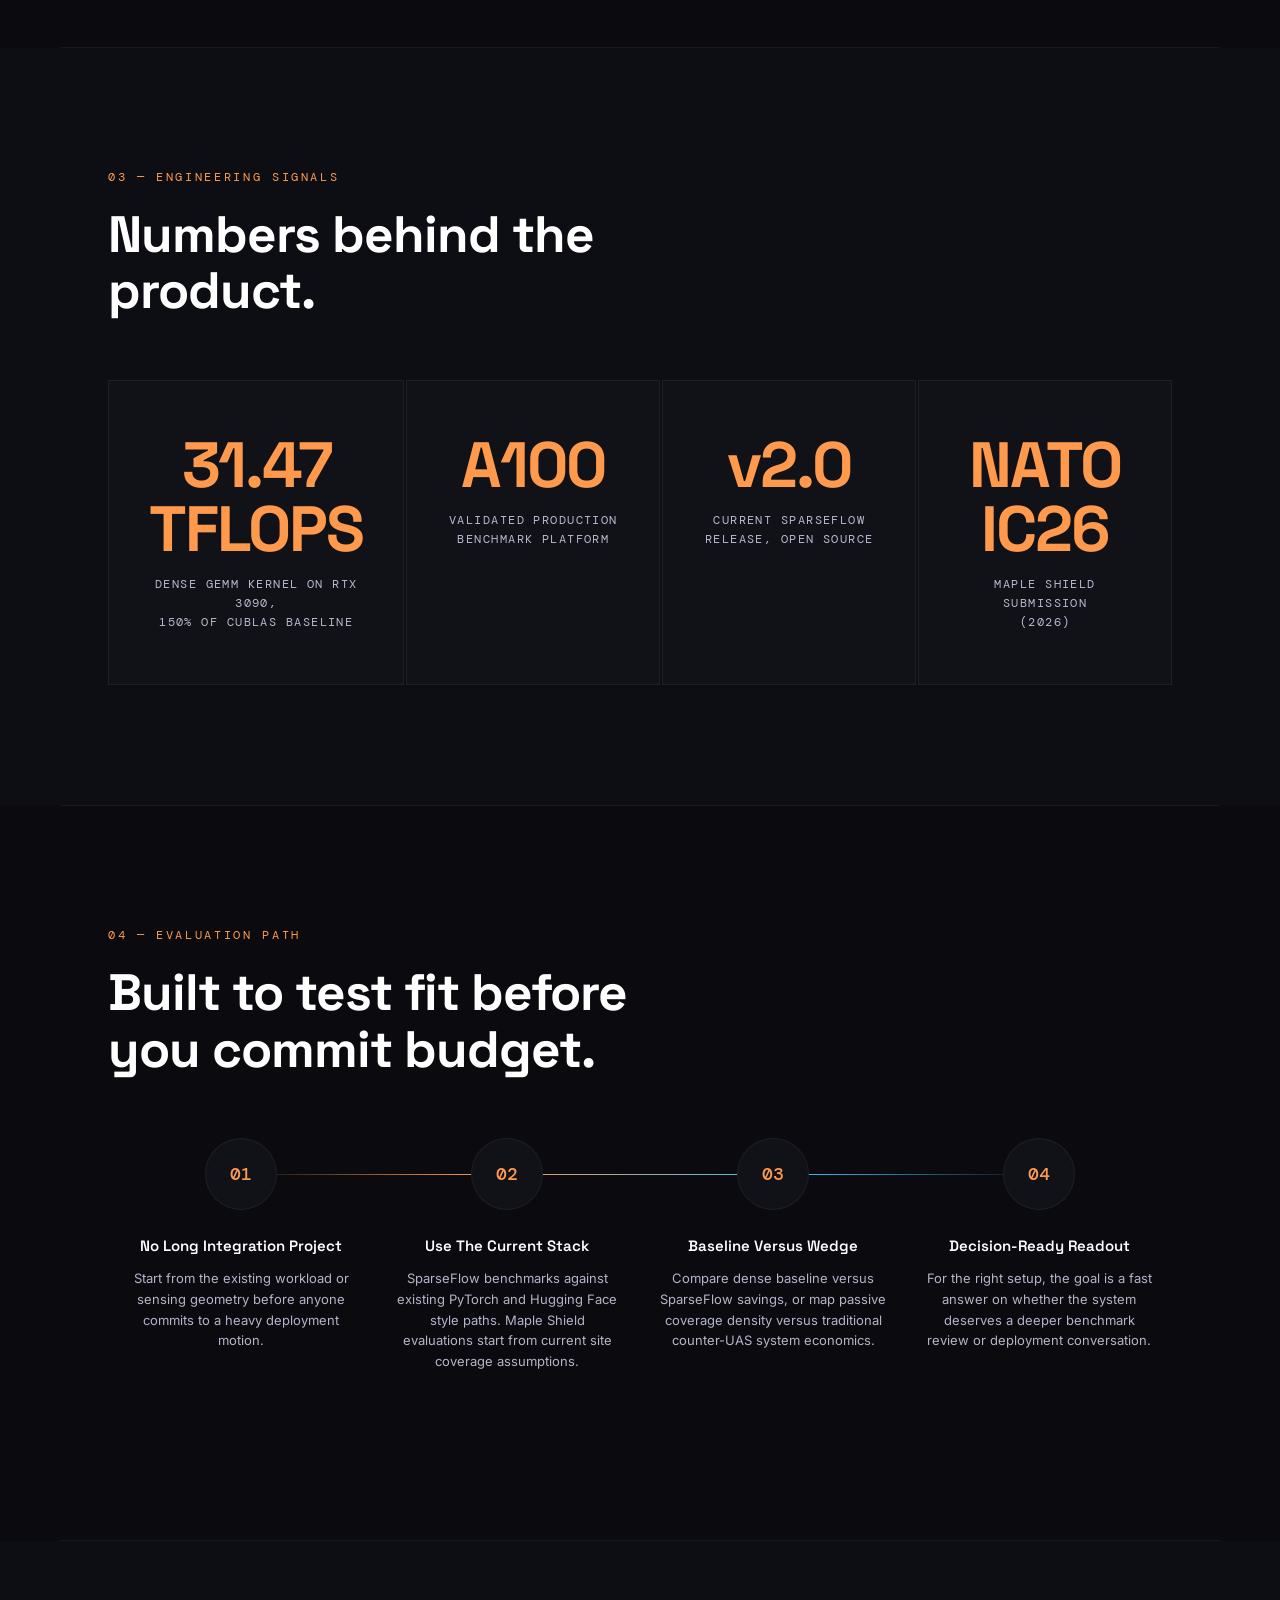
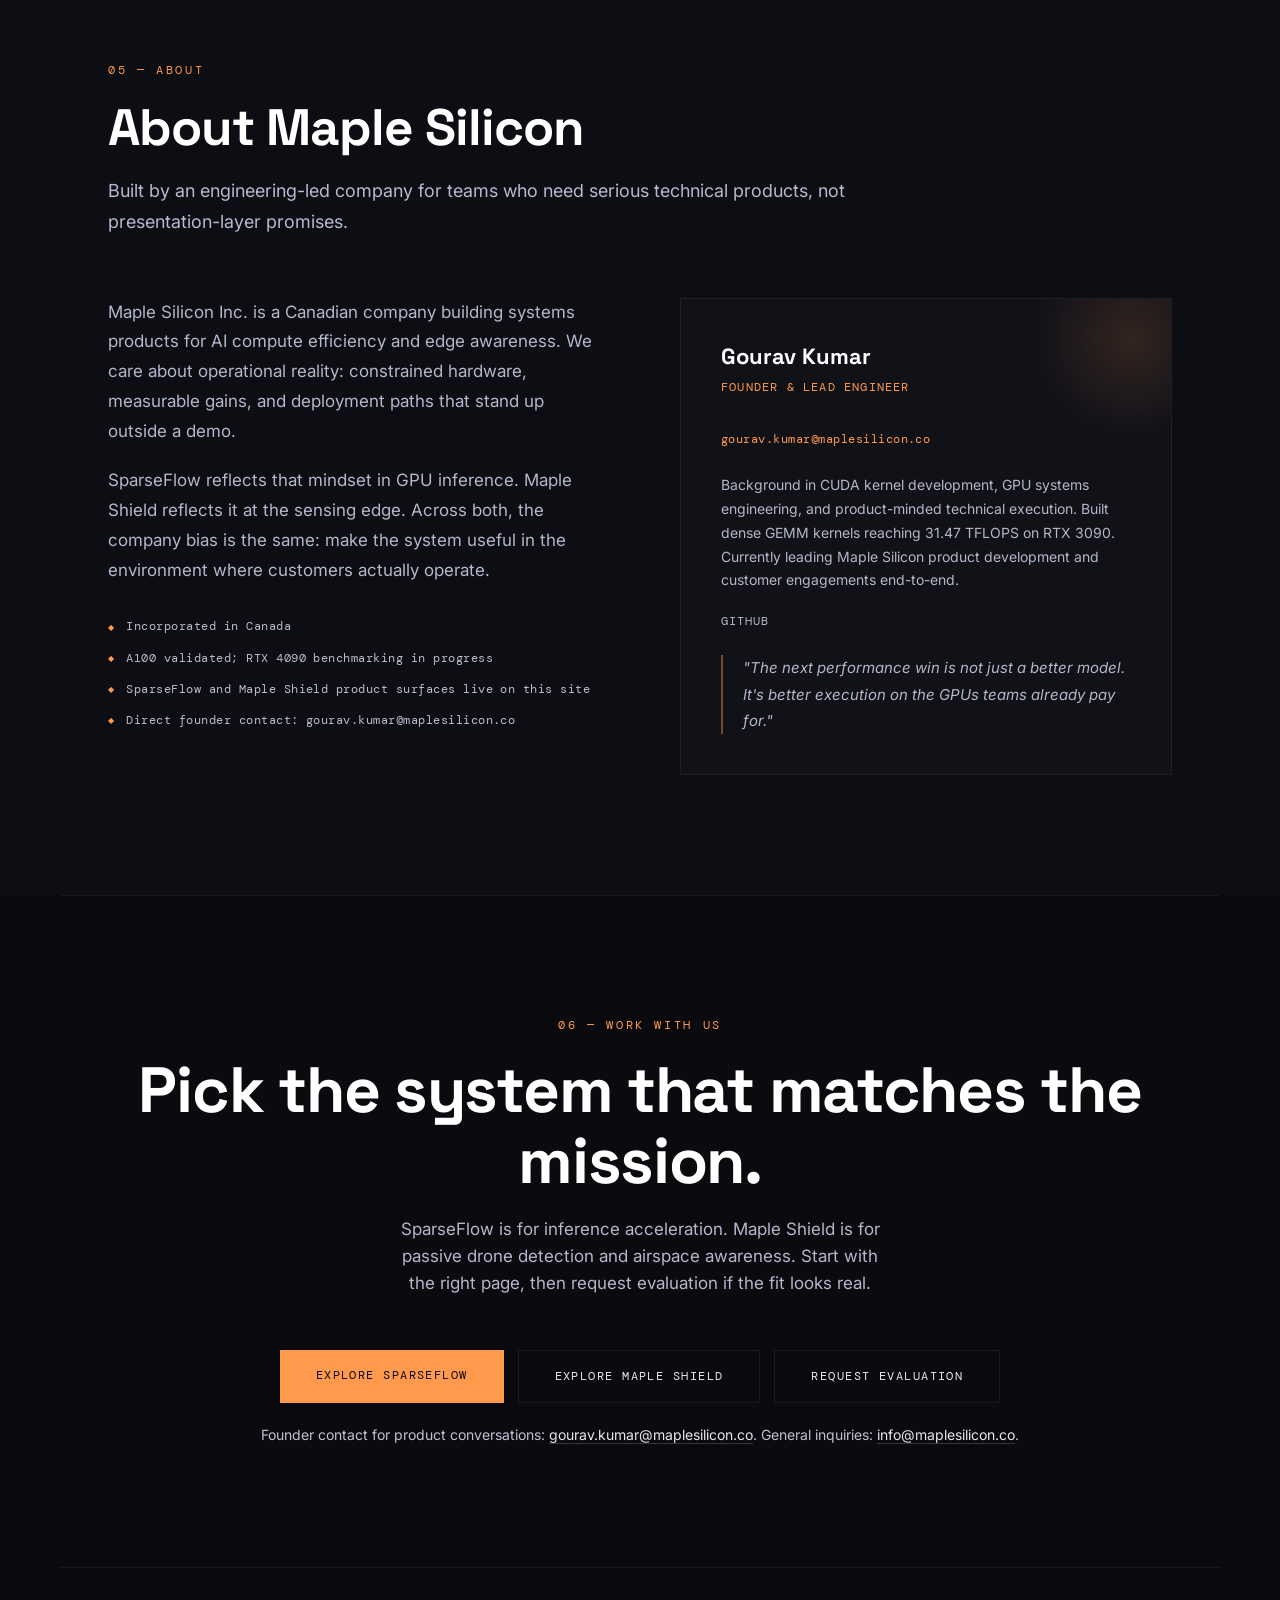
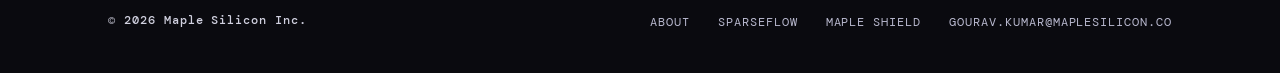
==== commit df5af9a6: "Tighten homepage copy" ====
--- a/index.html
+++ b/index.html
@@ -630,7 +630,7 @@
     #numbers { background: var(--bg2); }
     .numbers-grid {
       display: grid;
-      grid-template-columns: repeat(3, 1fr);
+      grid-template-columns: repeat(4, 1fr);
       gap: 2px;
       margin-top: 60px;
     }
@@ -1095,12 +1095,12 @@
       <span class="accent">AI Compute</span><br/>
       and securing airspace.
     </h1>
-    <p class="hero-sub">SparseFlow improves inference economics on supported NVIDIA workloads. Maple Shield delivers zero-RF passive drone detection for contested and remote environments.</p>
-    <p class="hero-tagline">Two systems. Separate missions. Clear evaluation paths.</p>
+    <p class="hero-sub">SparseFlow accelerates AI inference. Maple Shield enables passive drone detection for contested and remote environments.</p>
+    <p class="hero-tagline">Built by one GPU systems team for two different missions.</p>
     <div class="hero-cycling" aria-label="Key capabilities">
       <span class="cycle-word active">SPARSEFLOW / INFERENCE ACCELERATION</span>
       <span class="cycle-word">MAPLE SHIELD / PASSIVE DETECTION</span>
-      <span class="cycle-word">ZERO RF / PASSIVE SENSING</span>
+      <span class="cycle-word">DEPLOYMENT / CANADA</span>
       <span class="cycle-word">EVALUATION / AVAILABLE</span>
     </div>
     <div class="hero-cycling" aria-label="Primary call to action" style="margin-top:18px;">
@@ -1199,9 +1199,9 @@
         <p class="product-desc">Zero-RF passive drone detection, persistent tracking, and operator-facing airspace awareness for contested and remote environments.</p>
         <ul class="product-specs">
           <li>CAIRN 5-layer detection and intelligence engine</li>
-          <li>Zero RF emissions from passive sensing</li>
-          <li>Designed for distributed fixed-camera deployments</li>
-          <li>Higher sensor density at lower node cost</li>
+          <li>Passive vision detection - zero RF emissions</li>
+          <li>Integrates with existing Axis, Bosch, and Hanwha camera infrastructure</li>
+          <li>10 km vision target for fixed critical-site coverage</li>
           <li>Evaluation conversations available</li>
         </ul>
         <a href="maple-shield/" class="product-link">Explore Maple Shield -></a>
@@ -1215,26 +1215,32 @@
 <!-- ── NUMBERS ── -->
 <section id="numbers">
   <div class="section-inner">
-    <p class="section-label reveal">03 — Deployment Reality</p>
-    <h2 class="section-title reveal reveal-delay-1">The wedge should land in<br/>one scroll.</h2>
+    <p class="section-label reveal">03 — Engineering Signals</p>
+    <h2 class="section-title reveal reveal-delay-1">Numbers behind the<br/>product.</h2>
     <div class="numbers-grid">
       <div class="number-block reveal reveal-delay-1">
         <div class="number-val">
-          <span class="num-accent">Up to 40%</span>
+          <span class="num-accent">31.47 TFLOPS</span>
         </div>
-        <div class="number-label">SparseFlow cost reduction on<br/>FFN-heavy workloads</div>
+        <div class="number-label">dense GEMM kernel on RTX 3090,<br/>150% of cuBLAS baseline</div>
       </div>
       <div class="number-block reveal reveal-delay-2">
         <div class="number-val">
-          <span class="num-accent">Zero RF</span>
+          <span class="num-accent">A100</span>
         </div>
-        <div class="number-label">emissions from Maple Shield<br/>passive sensing</div>
+        <div class="number-label">validated production<br/>benchmark platform</div>
       </div>
       <div class="number-block reveal reveal-delay-3">
         <div class="number-val">
-          <span class="num-accent">&lt;$1K</span>
+          <span class="num-accent">v2.0</span>
         </div>
-        <div class="number-label">target Maple Shield node cost<br/>for distributed coverage</div>
+        <div class="number-label">current SparseFlow<br/>release, open source</div>
+      </div>
+      <div class="number-block reveal reveal-delay-4">
+        <div class="number-val">
+          <span class="num-accent">NATO IC26</span>
+        </div>
+        <div class="number-label">Maple Shield submission<br/>(2026)</div>
       </div>
     </div>
   </div>
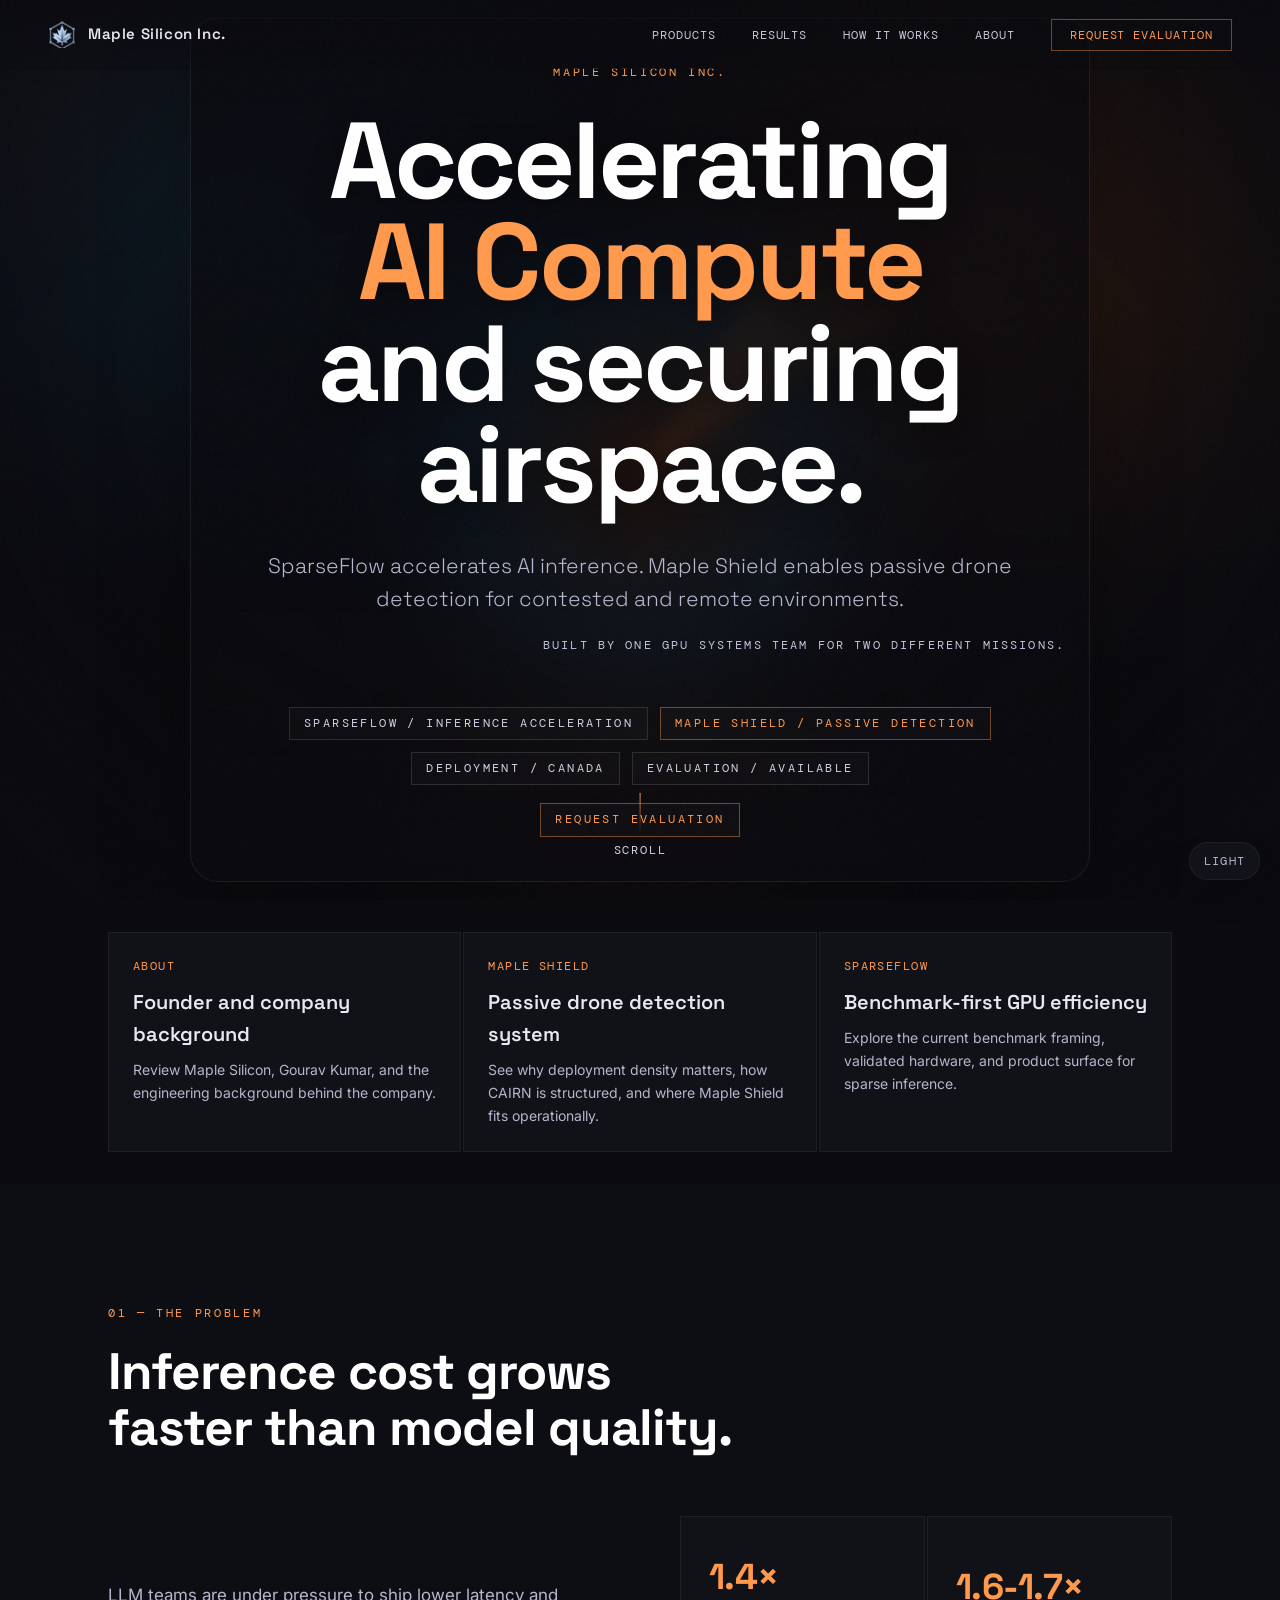
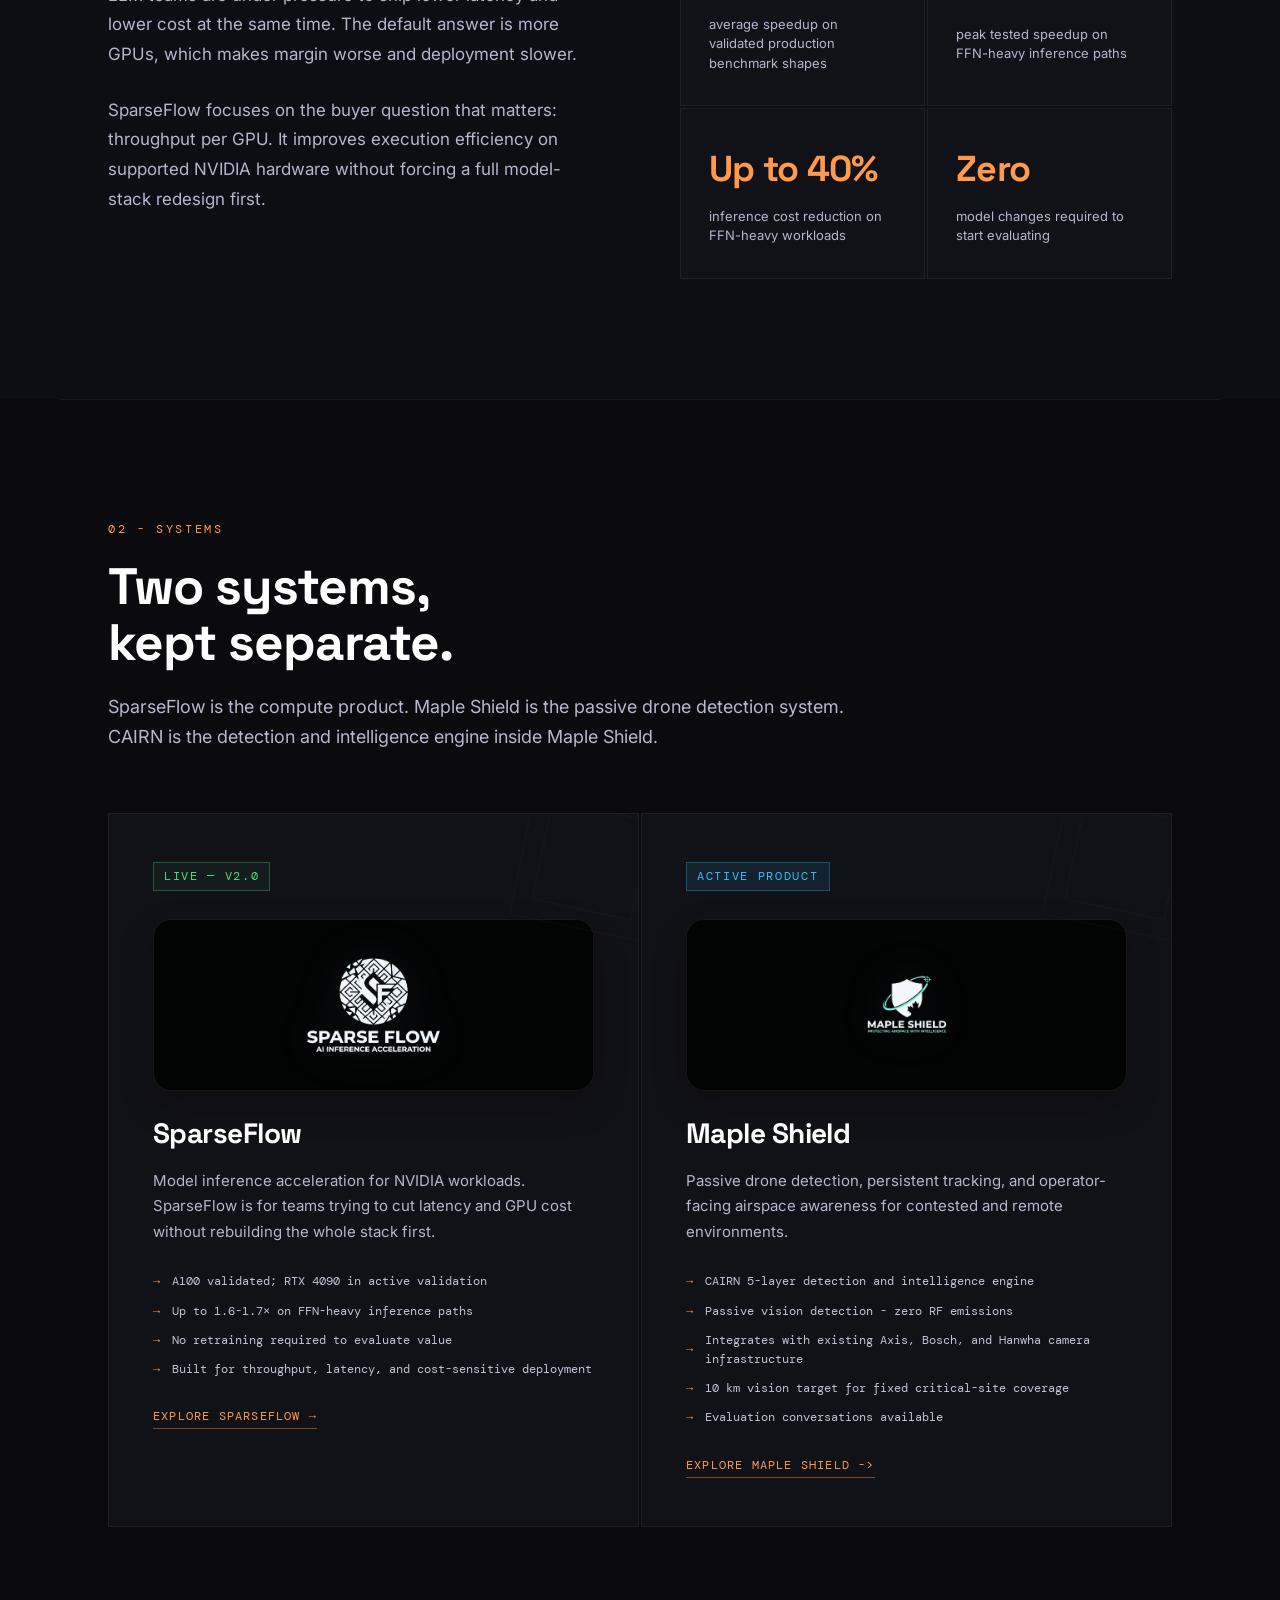
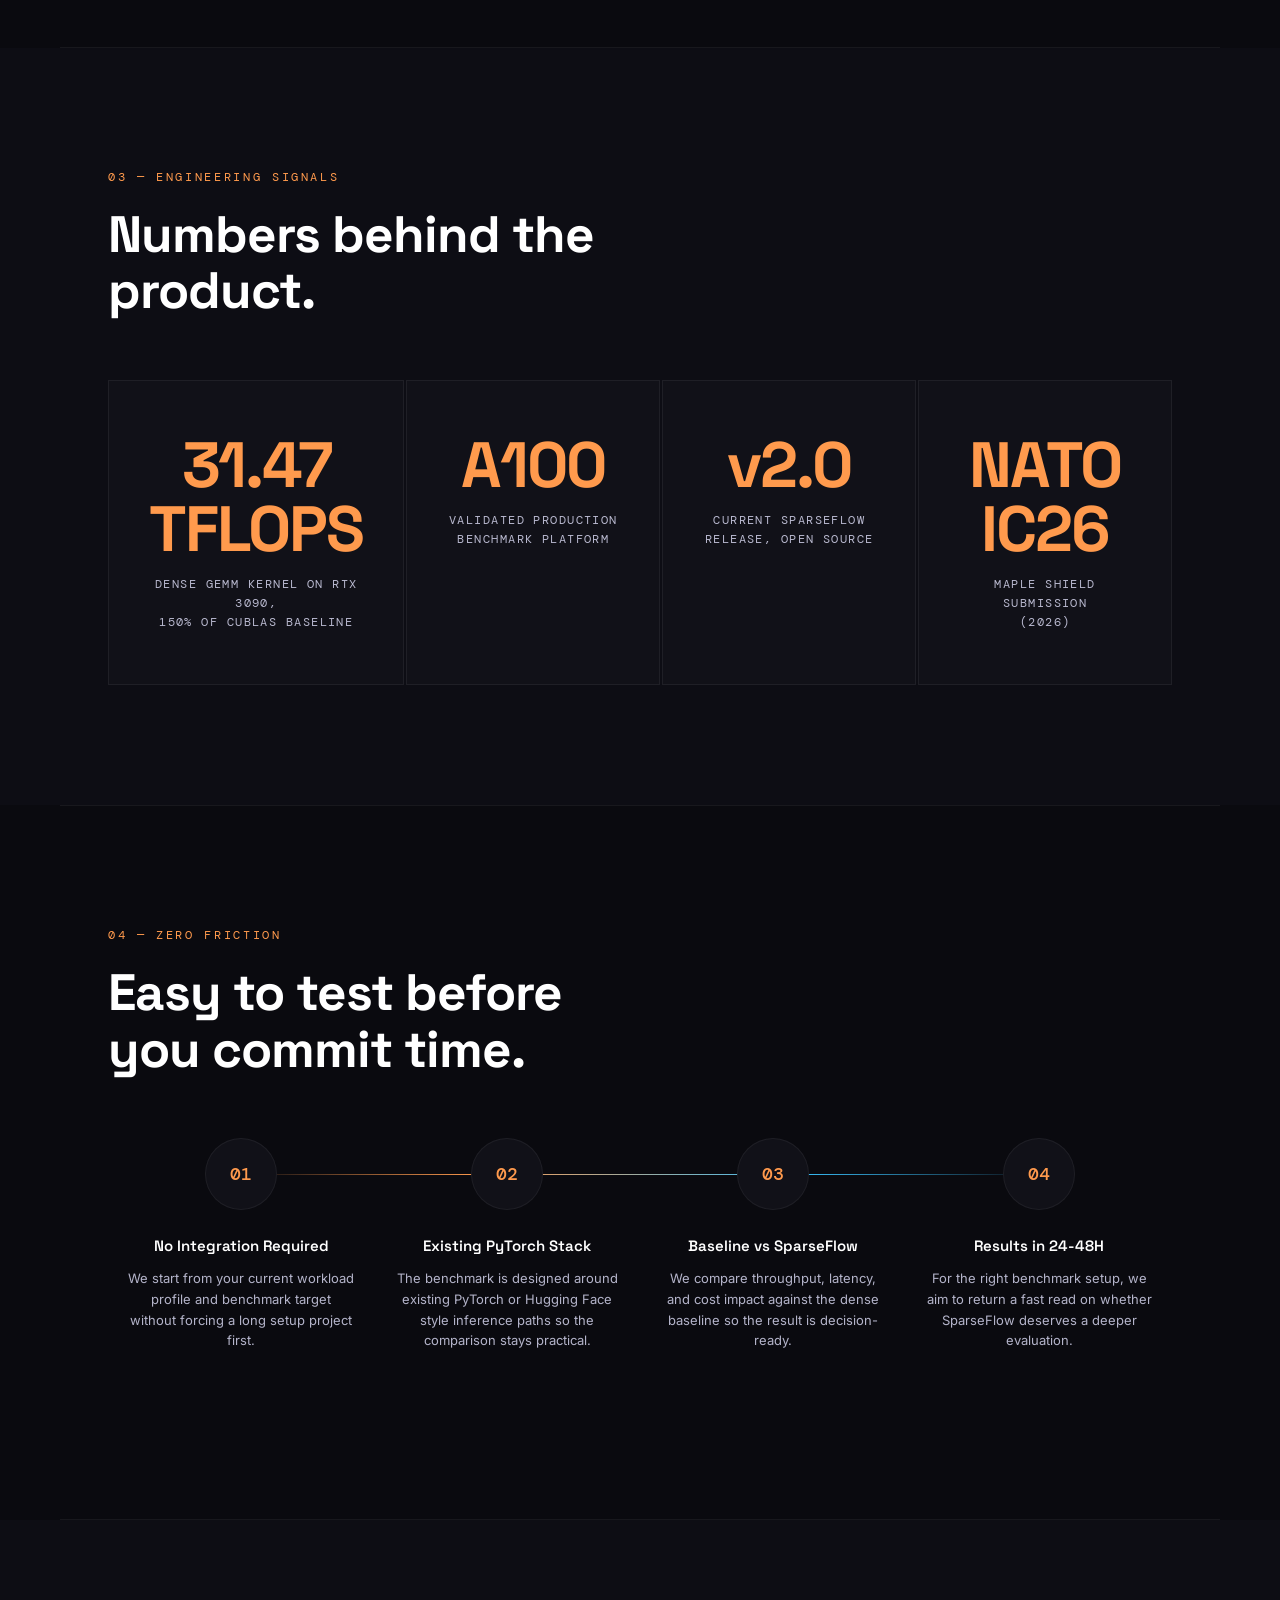
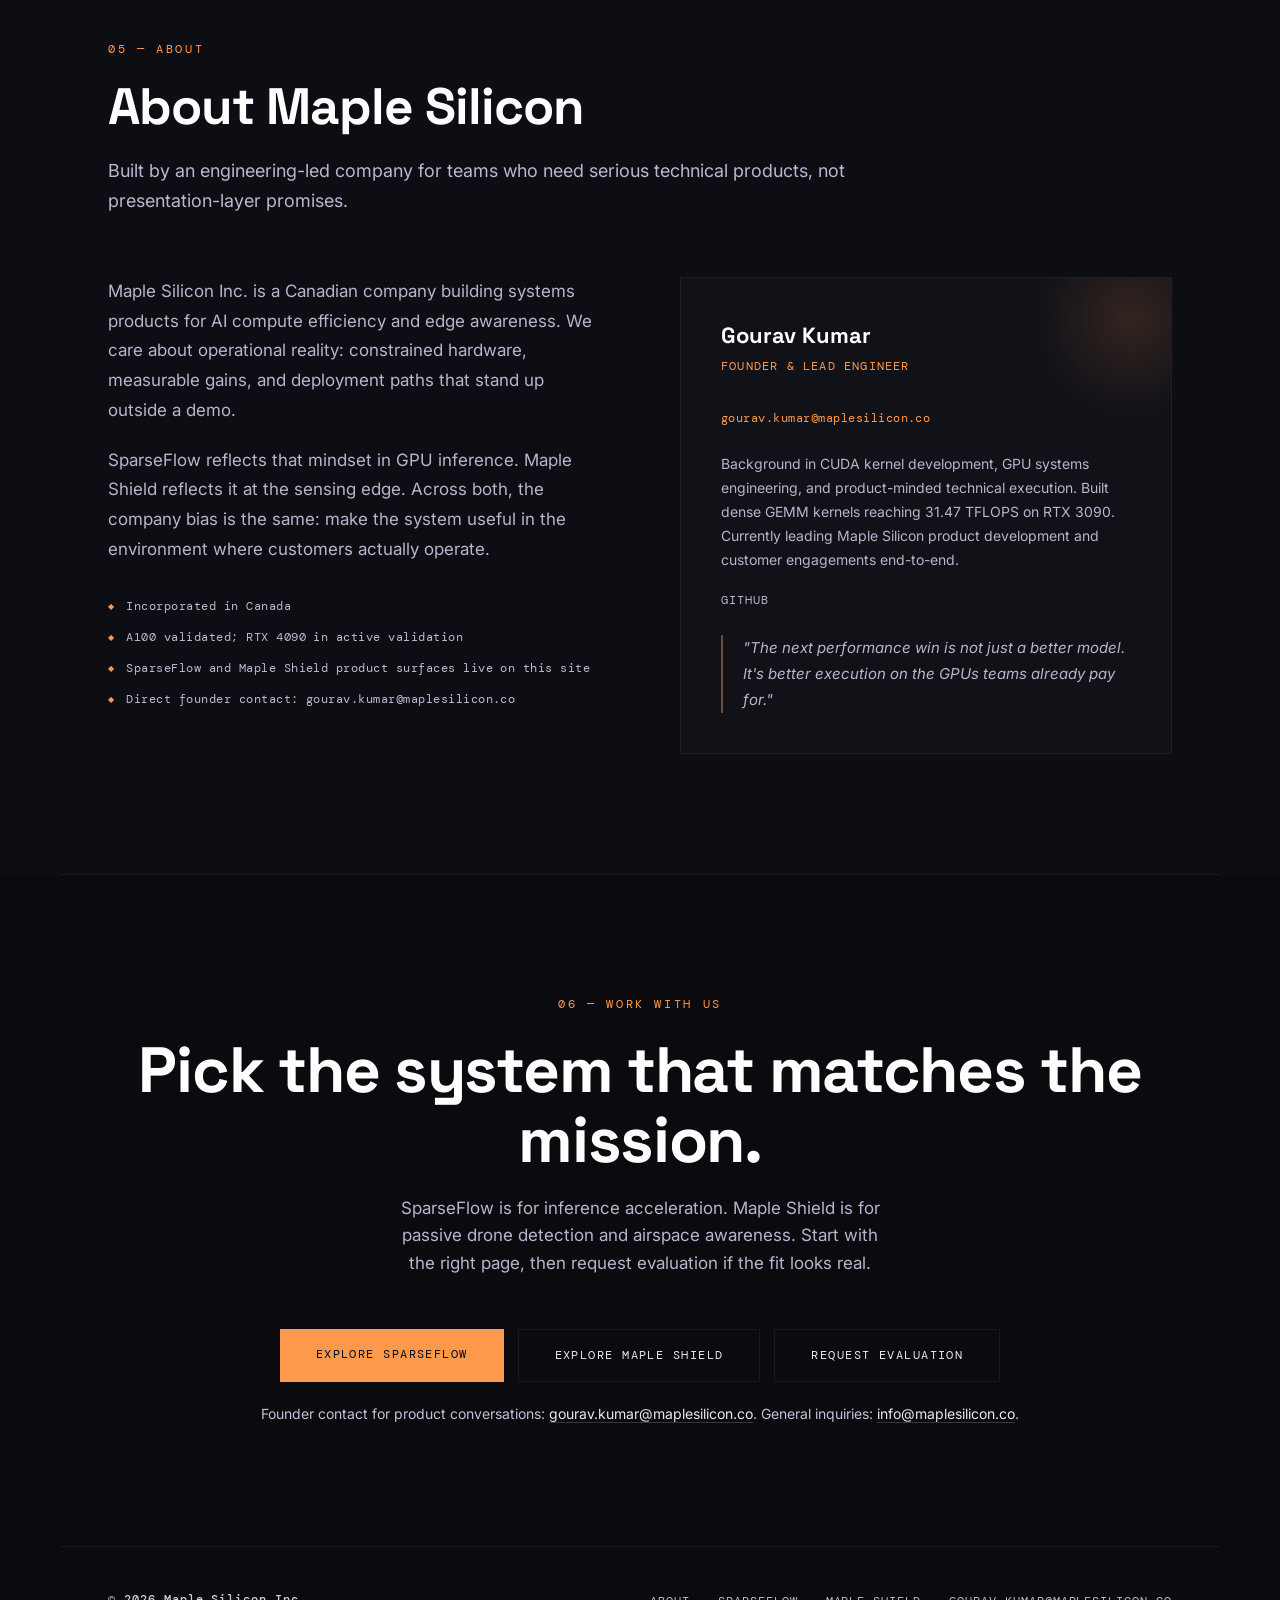
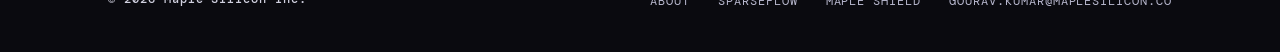
==== commit 93e56dc1: "Tighten homepage copy" ====
--- a/index.html
+++ b/index.html
@@ -1077,9 +1077,9 @@
     <span>Maple Silicon Inc.</span>
   </a>
   <ul class="nav-links">
-    <li><a href="#hero">Home</a></li>
-    <li><a href="sparseflow/">SparseFlow</a></li>
-    <li><a href="maple-shield/">Maple Shield</a></li>
+    <li><a href="#products">Products</a></li>
+    <li><a href="#numbers">Results</a></li>
+    <li><a href="#how">How It Works</a></li>
     <li><a href="about/">About</a></li>
     <li><a href="mailto:info@maplesilicon.co?subject=Maple%20Silicon%20Evaluation" class="nav-cta">Request Evaluation</a></li>
   </ul>
@@ -1182,7 +1182,7 @@
         <h3 class="product-name">SparseFlow</h3>
         <p class="product-desc">Model inference acceleration for NVIDIA workloads. SparseFlow is for teams trying to cut latency and GPU cost without rebuilding the whole stack first.</p>
         <ul class="product-specs">
-          <li>A100 validated; RTX 4090 benchmarking in progress</li>
+          <li>A100 validated; RTX 4090 in active validation</li>
           <li>Up to 1.6-1.7× on FFN-heavy inference paths</li>
           <li>No retraining required to evaluate value</li>
           <li>Built for throughput, latency, and cost-sensitive deployment</li>
@@ -1196,7 +1196,7 @@
           <img src="maple-shield/maple-shield-logo-site.png" alt="" class="product-icon product-icon-lockup" loading="lazy" />
         </a>
         <h3 class="product-name">Maple Shield</h3>
-        <p class="product-desc">Zero-RF passive drone detection, persistent tracking, and operator-facing airspace awareness for contested and remote environments.</p>
+        <p class="product-desc">Passive drone detection, persistent tracking, and operator-facing airspace awareness for contested and remote environments.</p>
         <ul class="product-specs">
           <li>CAIRN 5-layer detection and intelligence engine</li>
           <li>Passive vision detection - zero RF emissions</li>
@@ -1251,30 +1251,30 @@
 <!-- ── HOW IT WORKS ── -->
 <section id="how">
   <div class="section-inner">
-    <p class="section-label reveal">04 — Evaluation Path</p>
-    <h2 class="section-title reveal reveal-delay-1">Built to test fit before<br/>you commit budget.</h2>
+    <p class="section-label reveal">04 — Zero Friction</p>
+    <h2 class="section-title reveal reveal-delay-1">Easy to test before<br/>you commit time.</h2>
     <div class="pipeline">
       <div class="pipeline-steps">
         <div class="pipeline-step reveal reveal-delay-1">
           <div class="step-num" aria-hidden="true">01</div>
           <!-- FIX: h4 → h3 — was skipping from h2 to h4, violating heading hierarchy -->
-          <h3 class="step-title">No Long Integration Project</h3>
-          <p class="step-body">Start from the existing workload or sensing geometry before anyone commits to a heavy deployment motion.</p>
+          <h3 class="step-title">No Integration Required</h3>
+          <p class="step-body">We start from your current workload profile and benchmark target without forcing a long setup project first.</p>
         </div>
         <div class="pipeline-step reveal reveal-delay-2">
           <div class="step-num" aria-hidden="true">02</div>
-          <h3 class="step-title">Use The Current Stack</h3>
-          <p class="step-body">SparseFlow benchmarks against existing PyTorch and Hugging Face style paths. Maple Shield evaluations start from current site coverage assumptions.</p>
+          <h3 class="step-title">Existing PyTorch Stack</h3>
+          <p class="step-body">The benchmark is designed around existing PyTorch or Hugging Face style inference paths so the comparison stays practical.</p>
         </div>
         <div class="pipeline-step reveal reveal-delay-3">
           <div class="step-num" aria-hidden="true">03</div>
-          <h3 class="step-title">Baseline Versus Wedge</h3>
-          <p class="step-body">Compare dense baseline versus SparseFlow savings, or map passive coverage density versus traditional counter-UAS system economics.</p>
+          <h3 class="step-title">Baseline vs SparseFlow</h3>
+          <p class="step-body">We compare throughput, latency, and cost impact against the dense baseline so the result is decision-ready.</p>
         </div>
         <div class="pipeline-step reveal reveal-delay-4">
           <div class="step-num" aria-hidden="true">04</div>
-          <h3 class="step-title">Decision-Ready Readout</h3>
-          <p class="step-body">For the right setup, the goal is a fast answer on whether the system deserves a deeper benchmark review or deployment conversation.</p>
+          <h3 class="step-title">Results in 24-48H</h3>
+          <p class="step-body">For the right benchmark setup, we aim to return a fast read on whether SparseFlow deserves a deeper evaluation.</p>
         </div>
       </div>
     </div>
@@ -1295,7 +1295,7 @@
         <p>SparseFlow reflects that mindset in GPU inference. Maple Shield reflects it at the sensing edge. Across both, the company bias is the same: make the system useful in the environment where customers actually operate.</p>
         <div class="about-credentials">
           <span class="credential">Incorporated in Canada</span>
-          <span class="credential">A100 validated; RTX 4090 benchmarking in progress</span>
+          <span class="credential">A100 validated; RTX 4090 in active validation</span>
           <span class="credential">SparseFlow and Maple Shield product surfaces live on this site</span>
           <span class="credential">Direct founder contact: gourav.kumar@maplesilicon.co</span>
         </div>
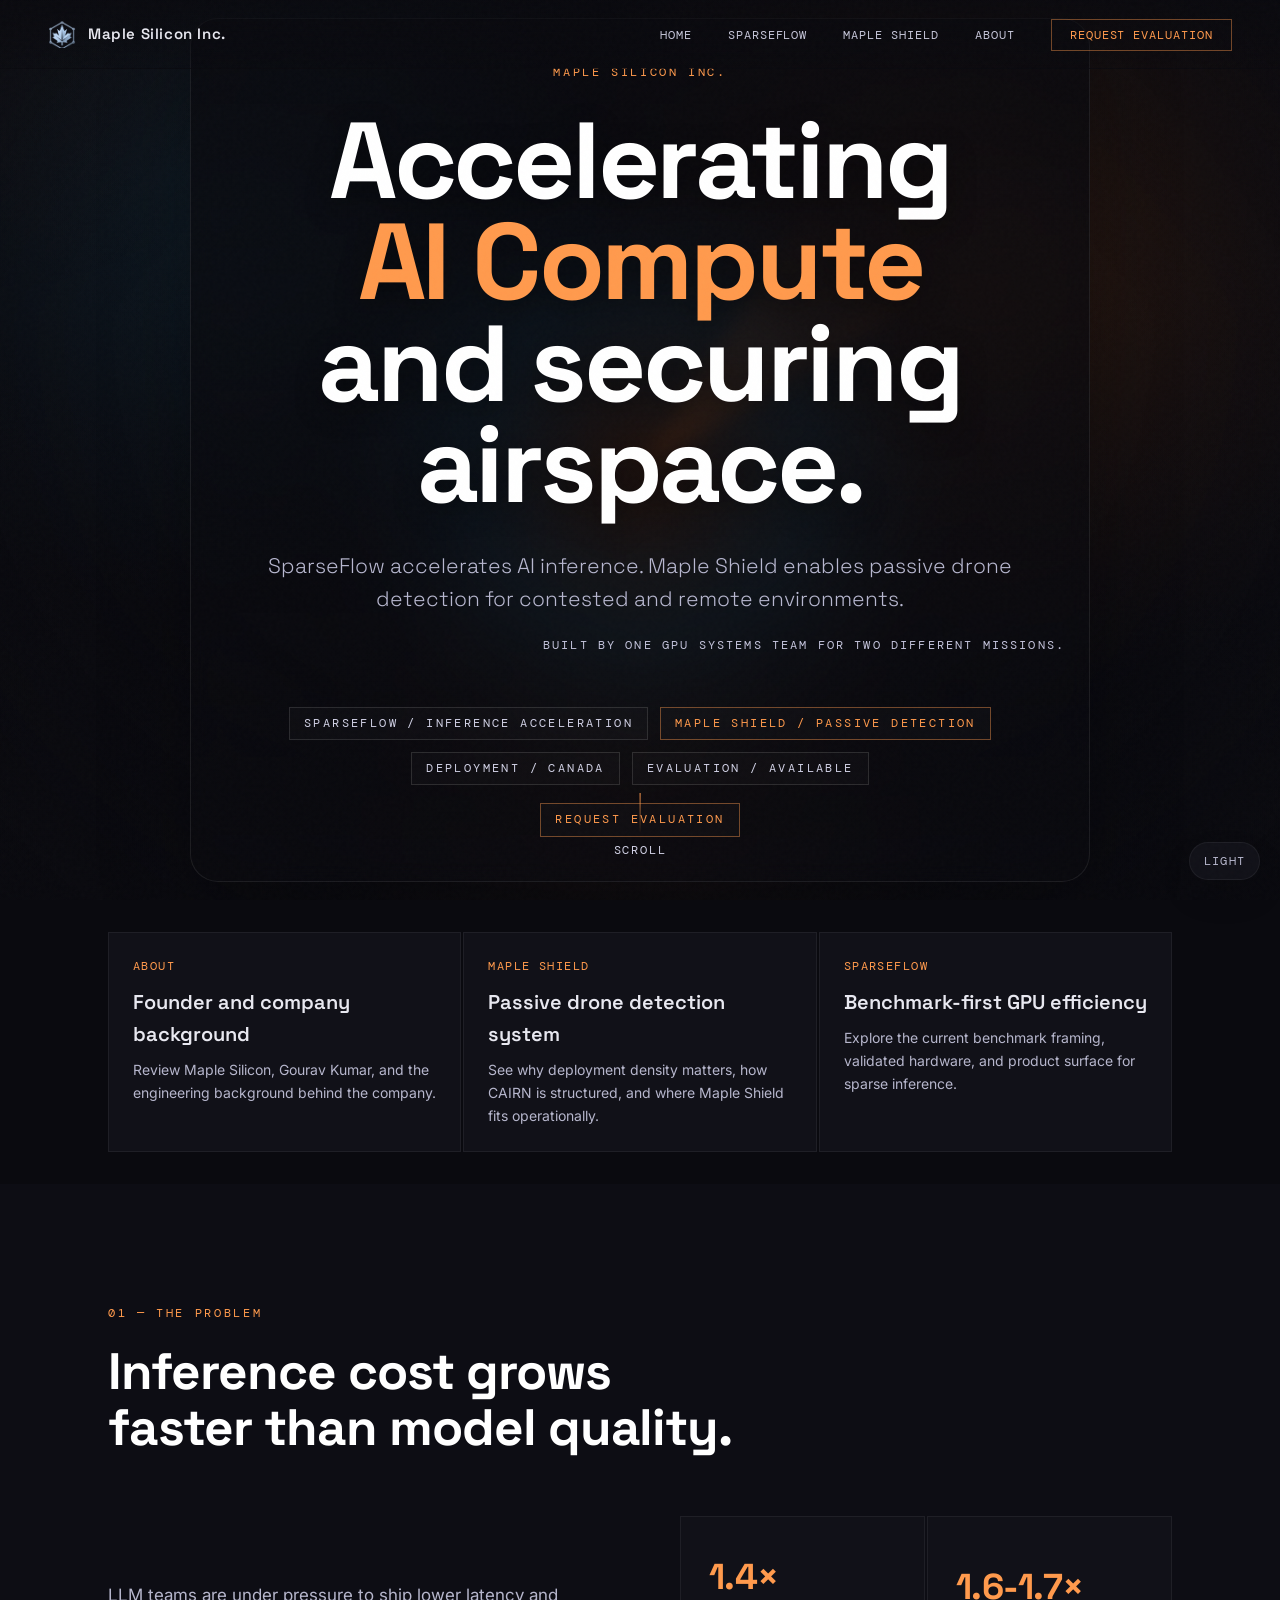
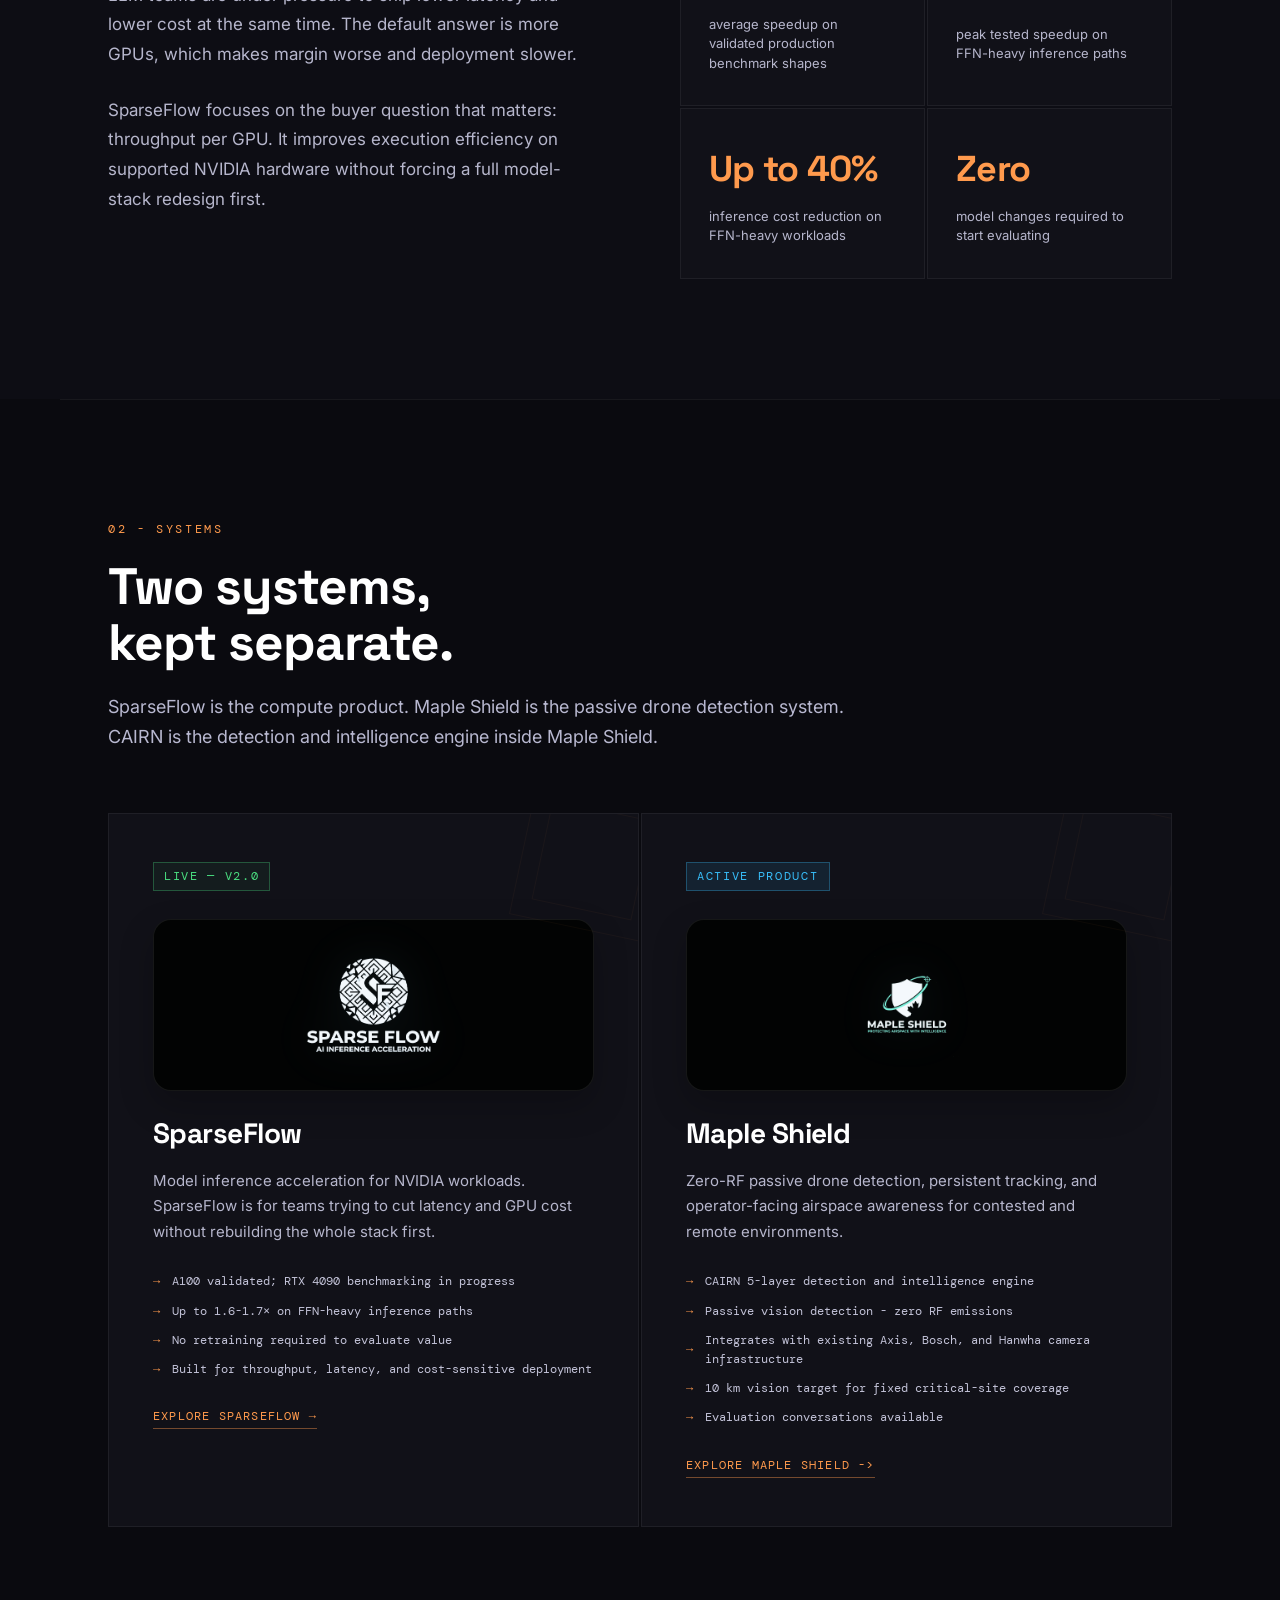
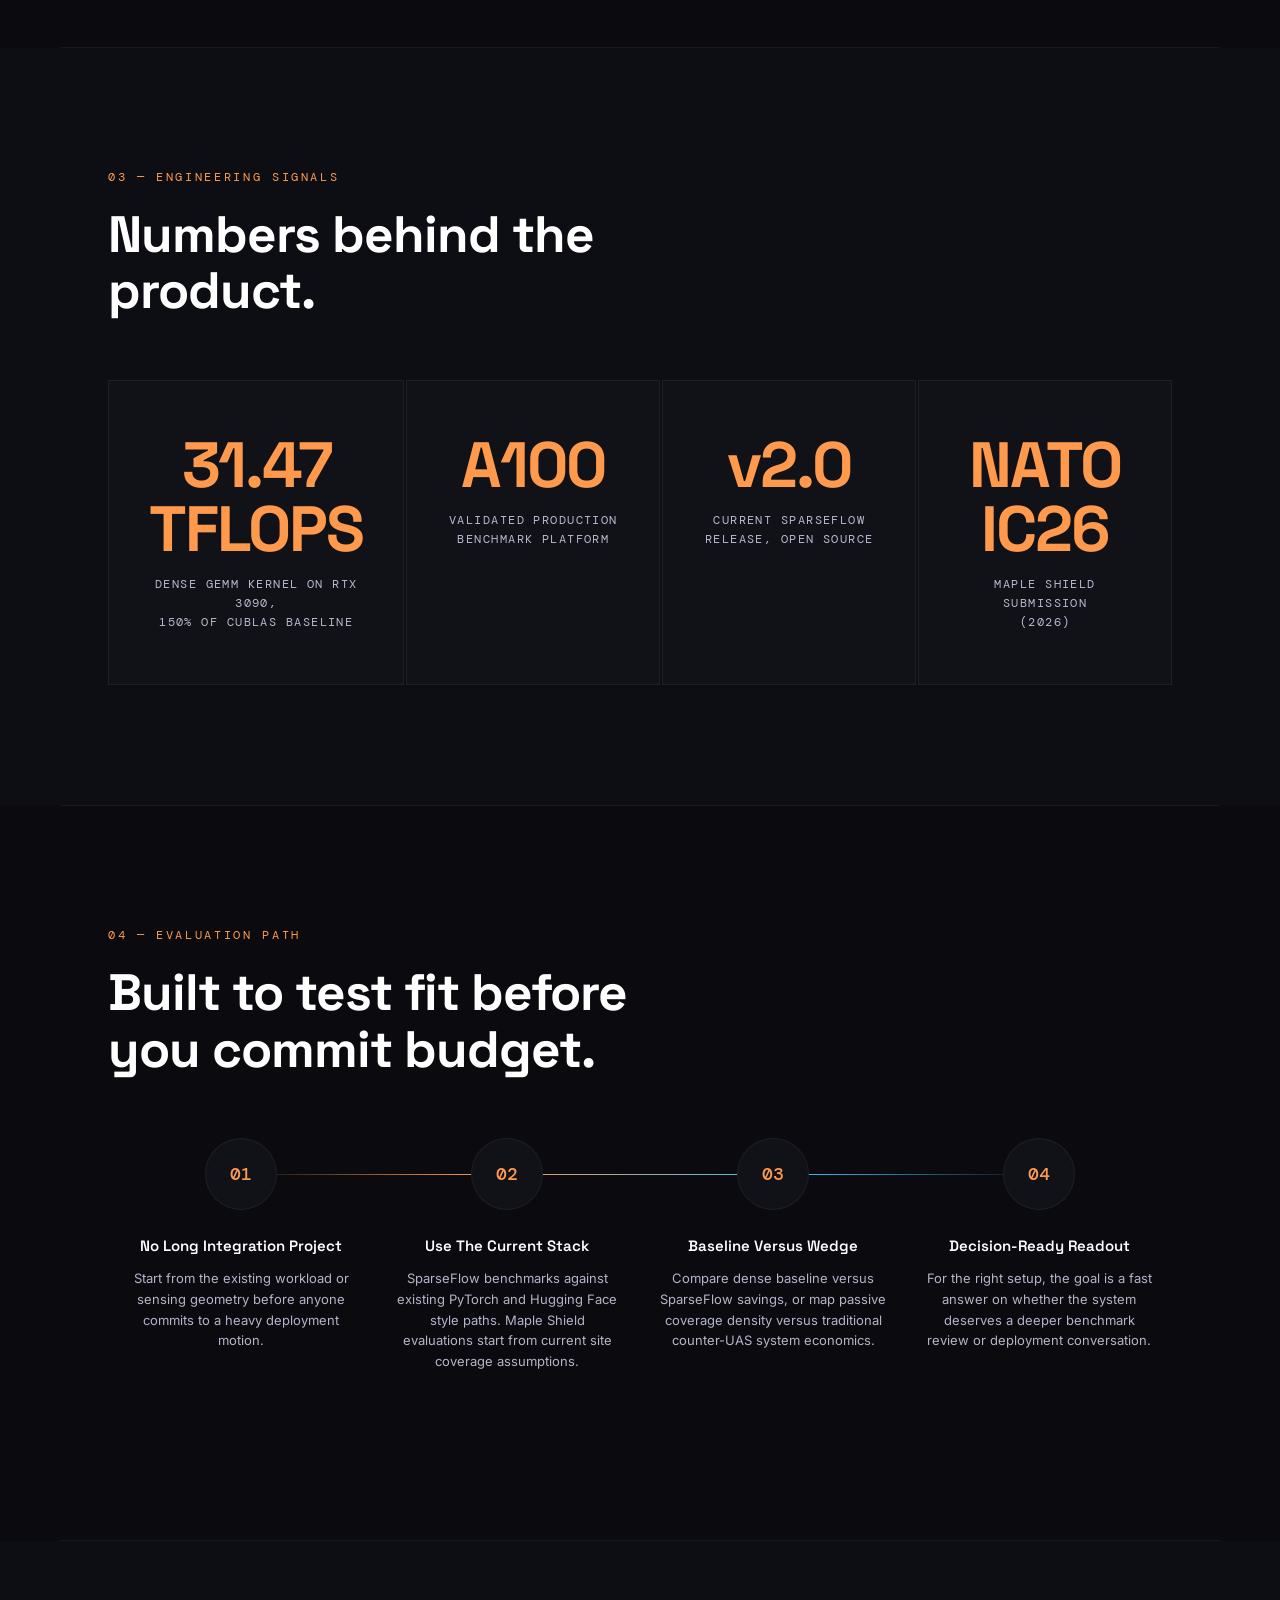
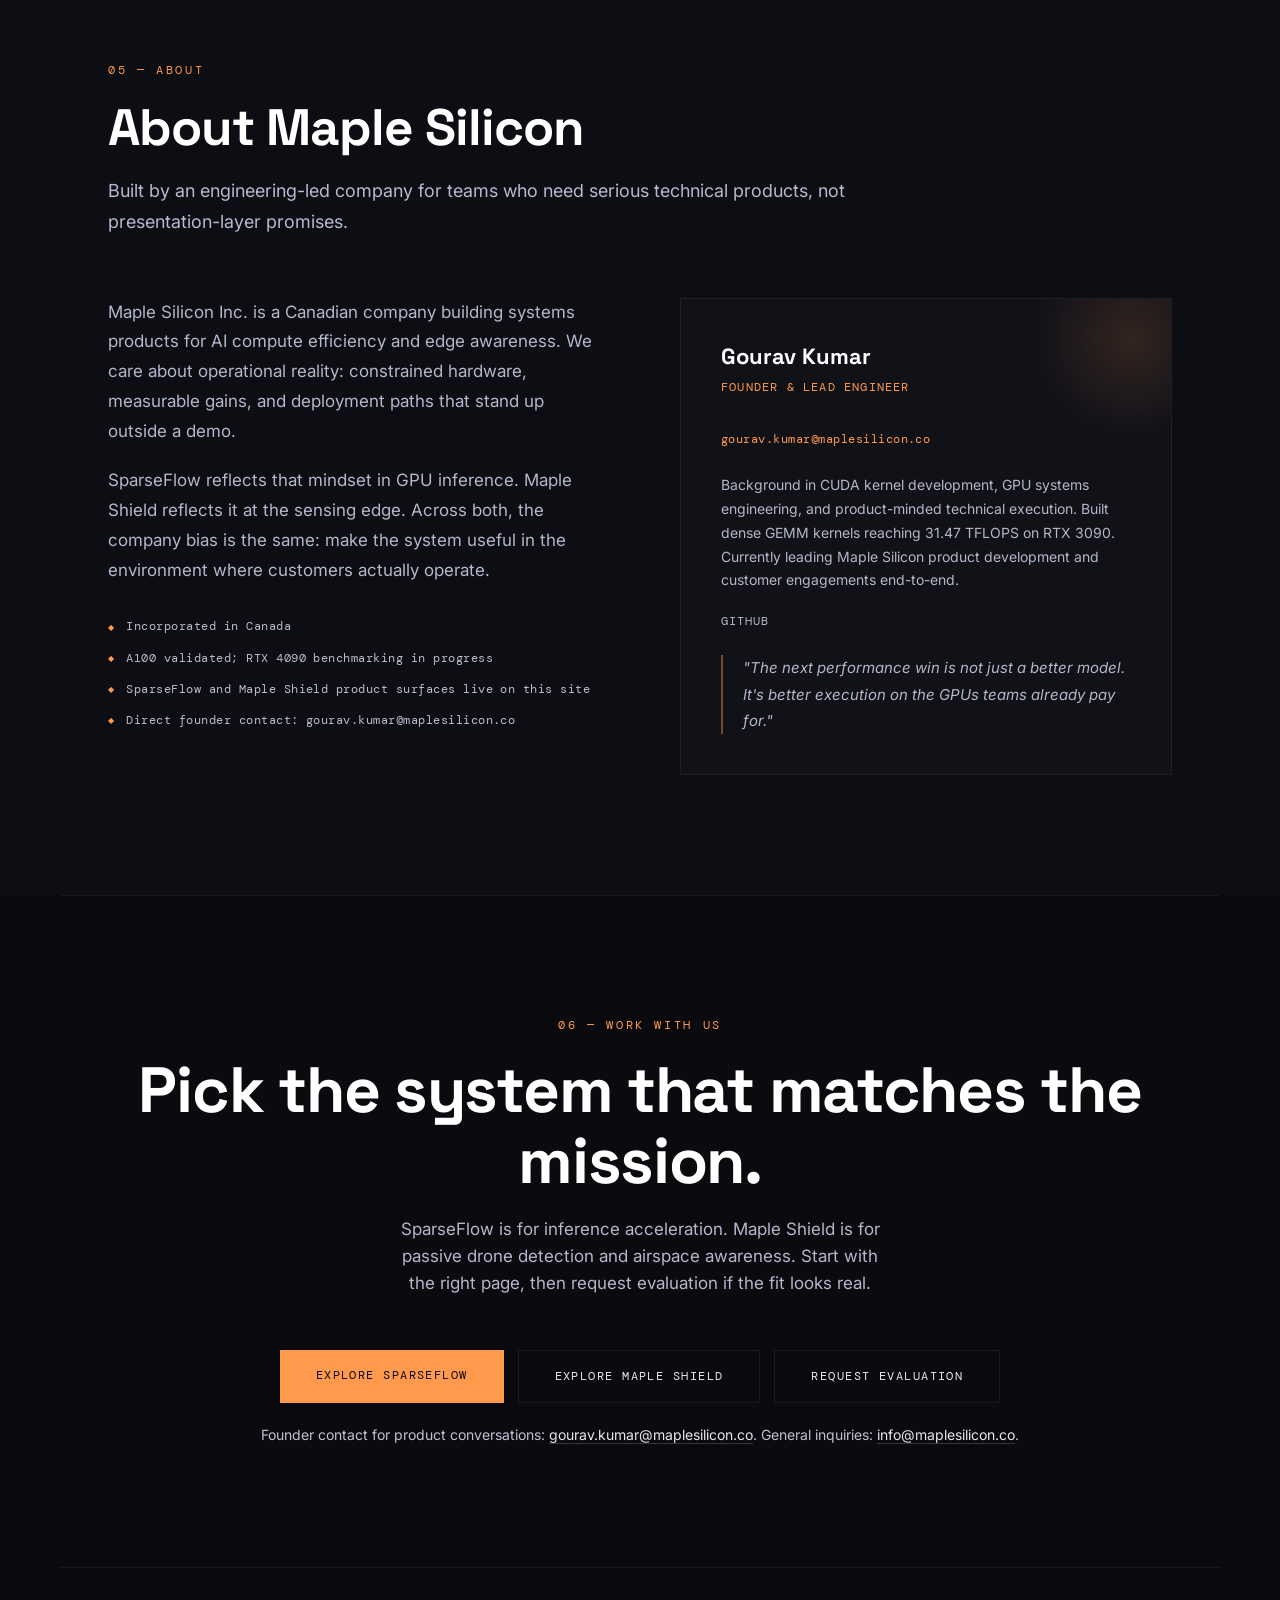
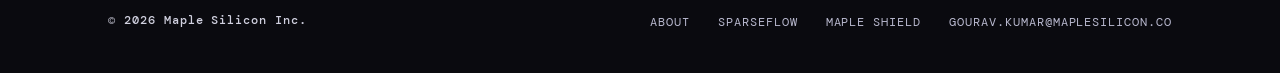
==== commit dd52b413: "Tighten homepage copy" ====
--- a/index.html
+++ b/index.html
@@ -1077,9 +1077,9 @@
     <span>Maple Silicon Inc.</span>
   </a>
   <ul class="nav-links">
-    <li><a href="#products">Products</a></li>
-    <li><a href="#numbers">Results</a></li>
-    <li><a href="#how">How It Works</a></li>
+    <li><a href="#hero">Home</a></li>
+    <li><a href="sparseflow/">SparseFlow</a></li>
+    <li><a href="maple-shield/">Maple Shield</a></li>
     <li><a href="about/">About</a></li>
     <li><a href="mailto:info@maplesilicon.co?subject=Maple%20Silicon%20Evaluation" class="nav-cta">Request Evaluation</a></li>
   </ul>
@@ -1182,7 +1182,7 @@
         <h3 class="product-name">SparseFlow</h3>
         <p class="product-desc">Model inference acceleration for NVIDIA workloads. SparseFlow is for teams trying to cut latency and GPU cost without rebuilding the whole stack first.</p>
         <ul class="product-specs">
-          <li>A100 validated; RTX 4090 in active validation</li>
+          <li>A100 validated; RTX 4090 benchmarking in progress</li>
           <li>Up to 1.6-1.7× on FFN-heavy inference paths</li>
           <li>No retraining required to evaluate value</li>
           <li>Built for throughput, latency, and cost-sensitive deployment</li>
@@ -1196,7 +1196,7 @@
           <img src="maple-shield/maple-shield-logo-site.png" alt="" class="product-icon product-icon-lockup" loading="lazy" />
         </a>
         <h3 class="product-name">Maple Shield</h3>
-        <p class="product-desc">Passive drone detection, persistent tracking, and operator-facing airspace awareness for contested and remote environments.</p>
+        <p class="product-desc">Zero-RF passive drone detection, persistent tracking, and operator-facing airspace awareness for contested and remote environments.</p>
         <ul class="product-specs">
           <li>CAIRN 5-layer detection and intelligence engine</li>
           <li>Passive vision detection - zero RF emissions</li>
@@ -1251,30 +1251,30 @@
 <!-- ── HOW IT WORKS ── -->
 <section id="how">
   <div class="section-inner">
-    <p class="section-label reveal">04 — Zero Friction</p>
-    <h2 class="section-title reveal reveal-delay-1">Easy to test before<br/>you commit time.</h2>
+    <p class="section-label reveal">04 — Evaluation Path</p>
+    <h2 class="section-title reveal reveal-delay-1">Built to test fit before<br/>you commit budget.</h2>
     <div class="pipeline">
       <div class="pipeline-steps">
         <div class="pipeline-step reveal reveal-delay-1">
           <div class="step-num" aria-hidden="true">01</div>
           <!-- FIX: h4 → h3 — was skipping from h2 to h4, violating heading hierarchy -->
-          <h3 class="step-title">No Integration Required</h3>
-          <p class="step-body">We start from your current workload profile and benchmark target without forcing a long setup project first.</p>
+          <h3 class="step-title">No Long Integration Project</h3>
+          <p class="step-body">Start from the existing workload or sensing geometry before anyone commits to a heavy deployment motion.</p>
         </div>
         <div class="pipeline-step reveal reveal-delay-2">
           <div class="step-num" aria-hidden="true">02</div>
-          <h3 class="step-title">Existing PyTorch Stack</h3>
-          <p class="step-body">The benchmark is designed around existing PyTorch or Hugging Face style inference paths so the comparison stays practical.</p>
+          <h3 class="step-title">Use The Current Stack</h3>
+          <p class="step-body">SparseFlow benchmarks against existing PyTorch and Hugging Face style paths. Maple Shield evaluations start from current site coverage assumptions.</p>
         </div>
         <div class="pipeline-step reveal reveal-delay-3">
           <div class="step-num" aria-hidden="true">03</div>
-          <h3 class="step-title">Baseline vs SparseFlow</h3>
-          <p class="step-body">We compare throughput, latency, and cost impact against the dense baseline so the result is decision-ready.</p>
+          <h3 class="step-title">Baseline Versus Wedge</h3>
+          <p class="step-body">Compare dense baseline versus SparseFlow savings, or map passive coverage density versus traditional counter-UAS system economics.</p>
         </div>
         <div class="pipeline-step reveal reveal-delay-4">
           <div class="step-num" aria-hidden="true">04</div>
-          <h3 class="step-title">Results in 24-48H</h3>
-          <p class="step-body">For the right benchmark setup, we aim to return a fast read on whether SparseFlow deserves a deeper evaluation.</p>
+          <h3 class="step-title">Decision-Ready Readout</h3>
+          <p class="step-body">For the right setup, the goal is a fast answer on whether the system deserves a deeper benchmark review or deployment conversation.</p>
         </div>
       </div>
     </div>
@@ -1295,7 +1295,7 @@
         <p>SparseFlow reflects that mindset in GPU inference. Maple Shield reflects it at the sensing edge. Across both, the company bias is the same: make the system useful in the environment where customers actually operate.</p>
         <div class="about-credentials">
           <span class="credential">Incorporated in Canada</span>
-          <span class="credential">A100 validated; RTX 4090 in active validation</span>
+          <span class="credential">A100 validated; RTX 4090 benchmarking in progress</span>
           <span class="credential">SparseFlow and Maple Shield product surfaces live on this site</span>
           <span class="credential">Direct founder contact: gourav.kumar@maplesilicon.co</span>
         </div>
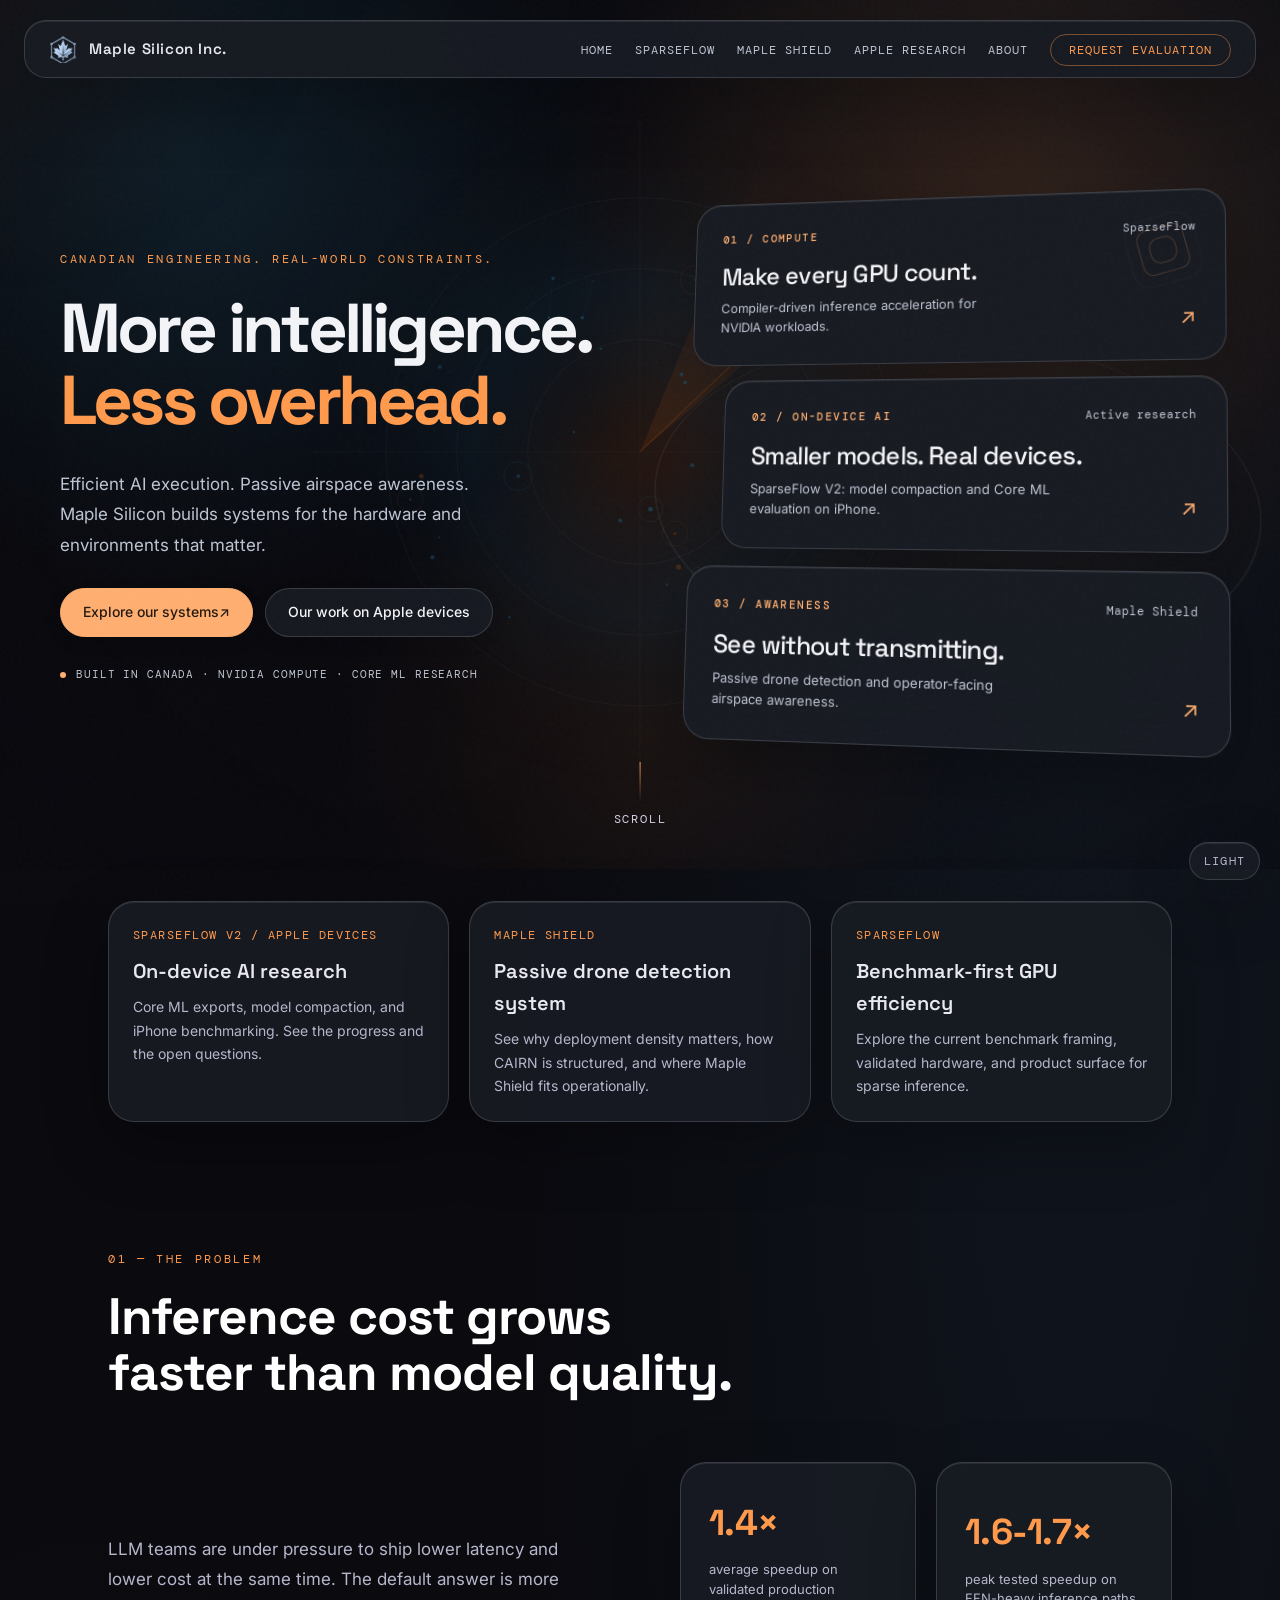
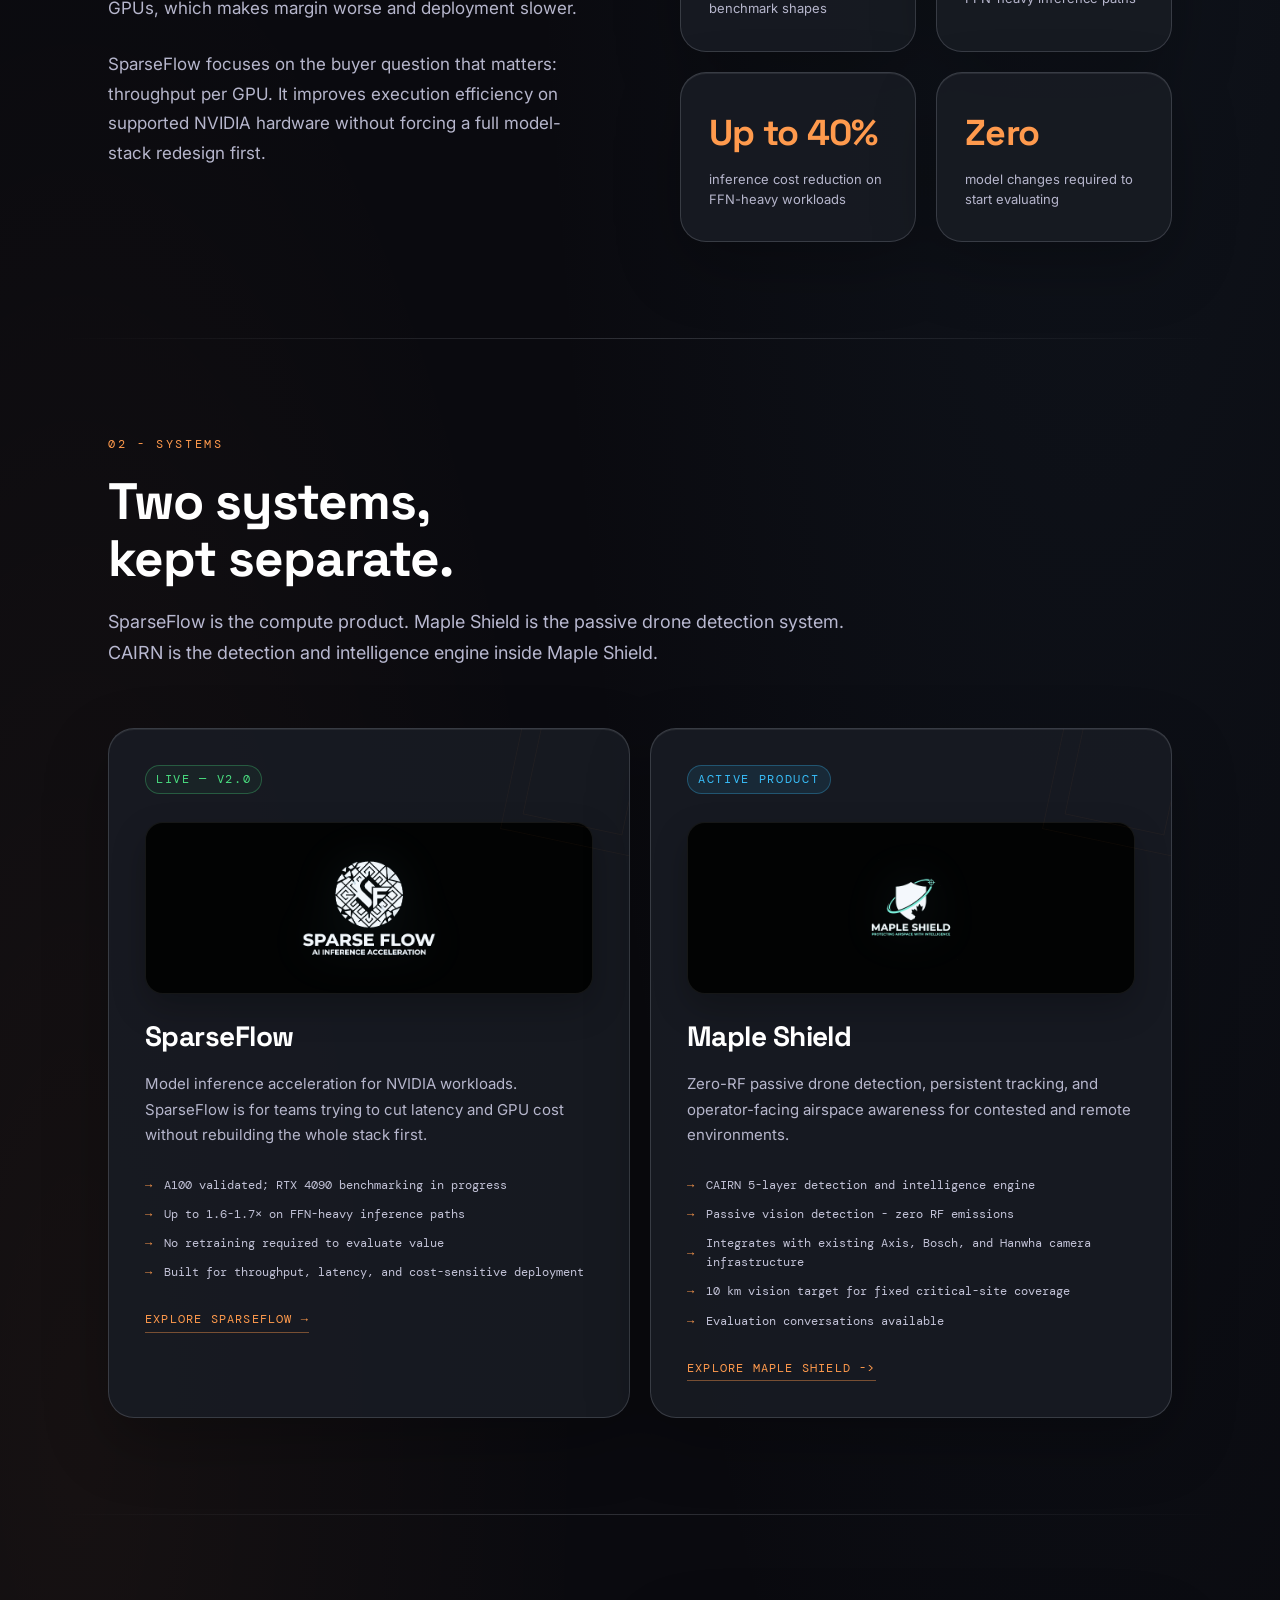
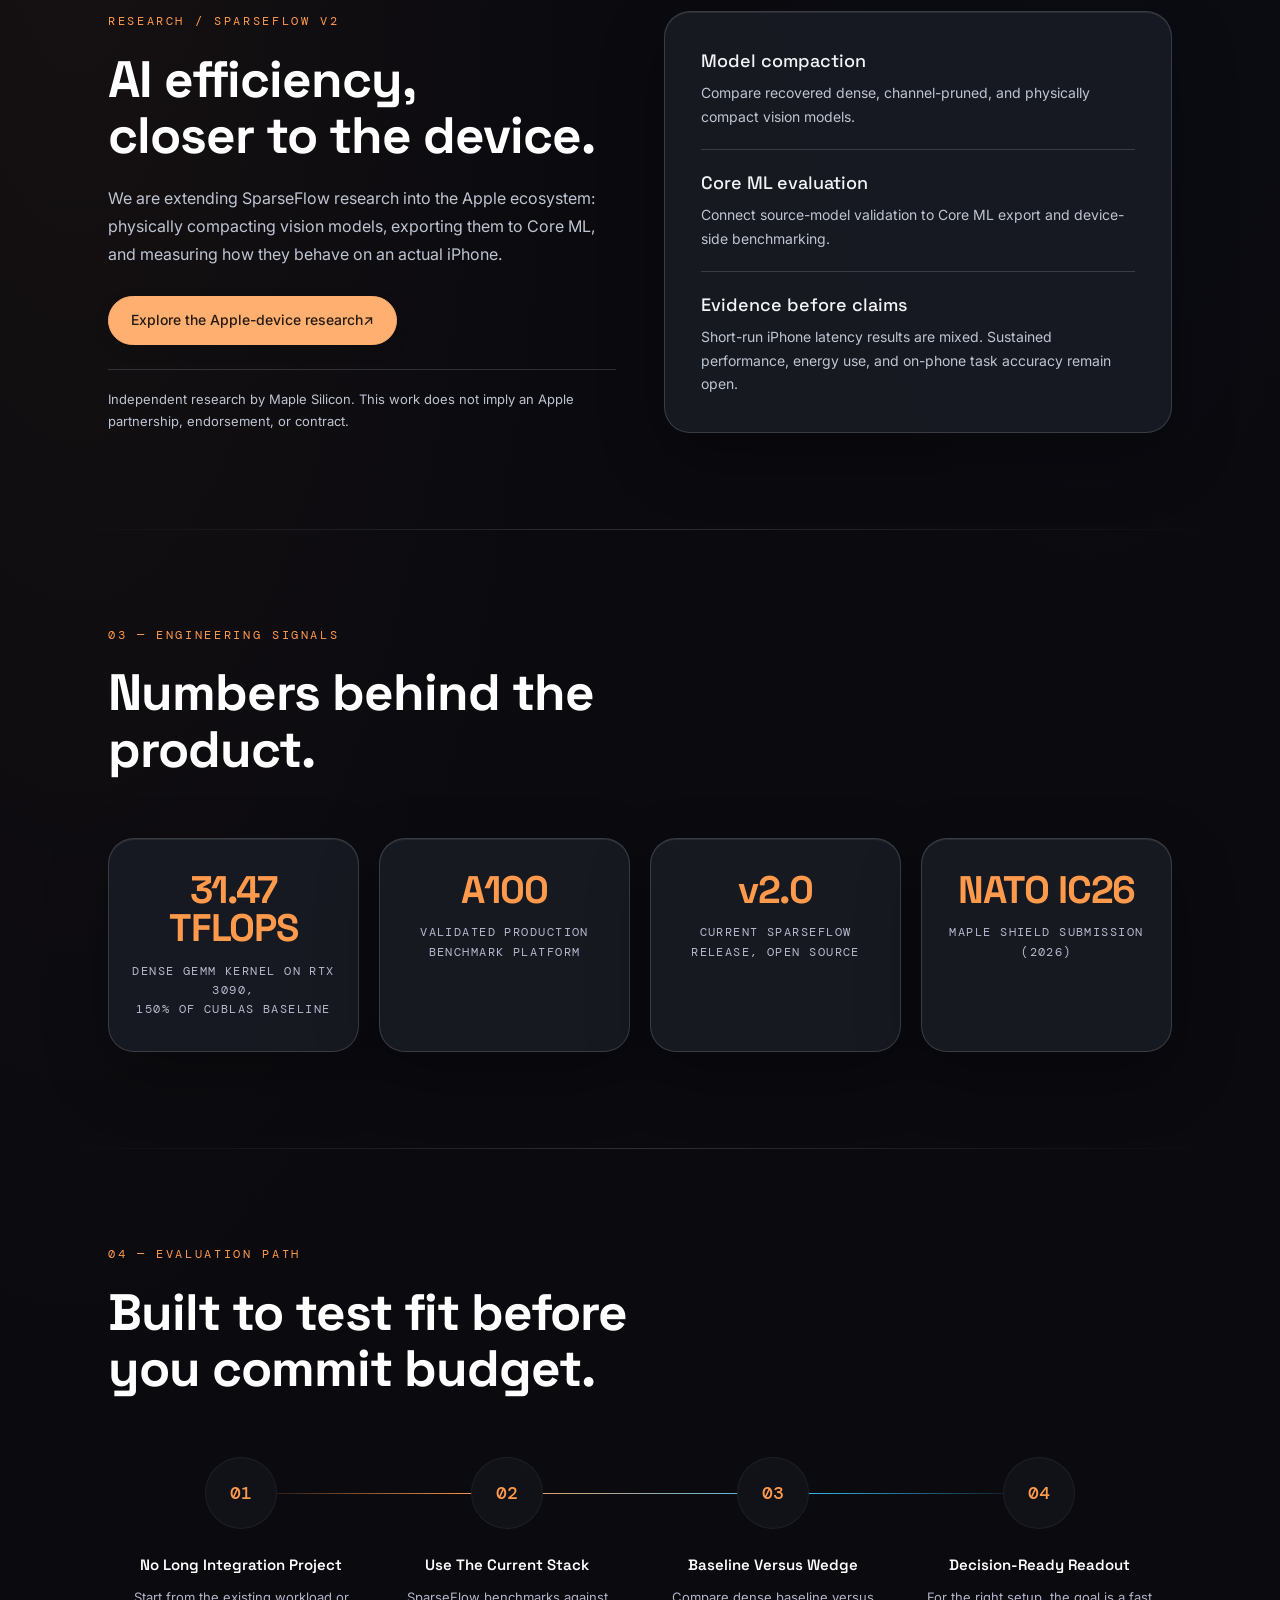
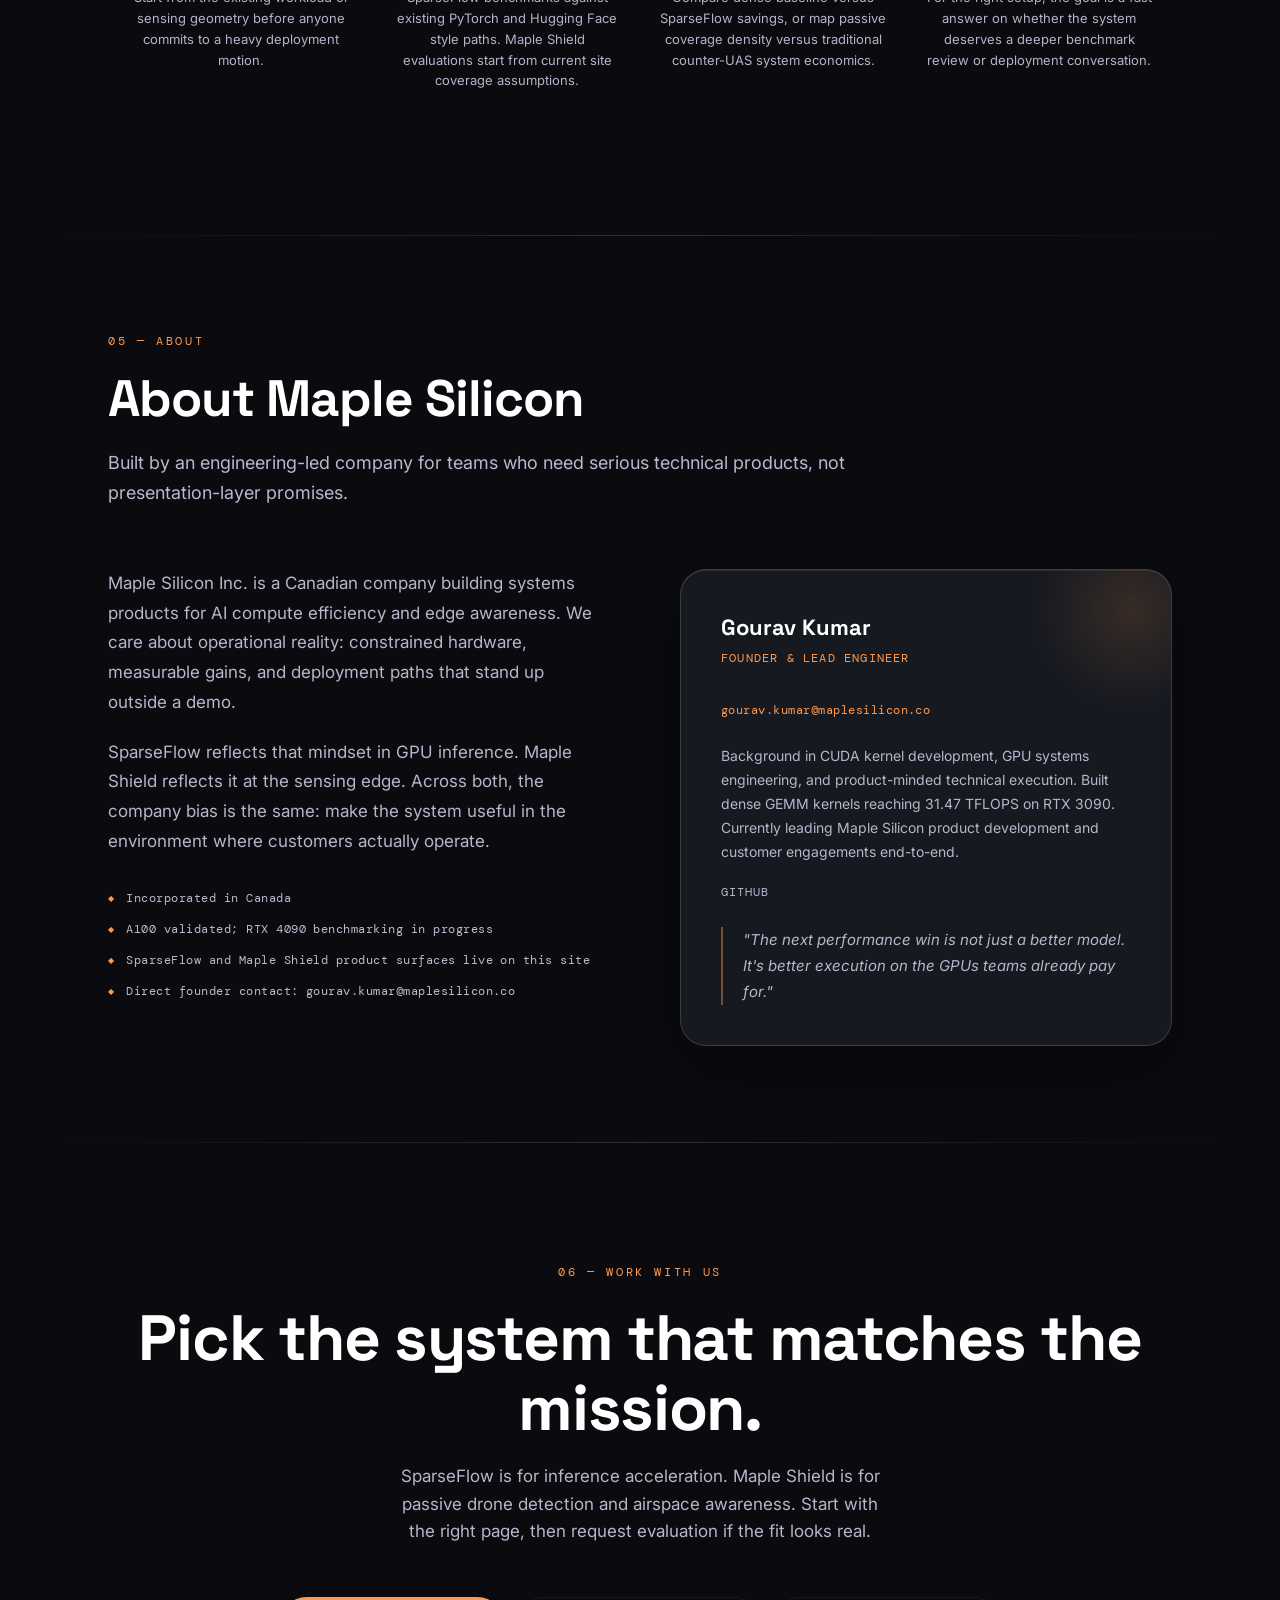
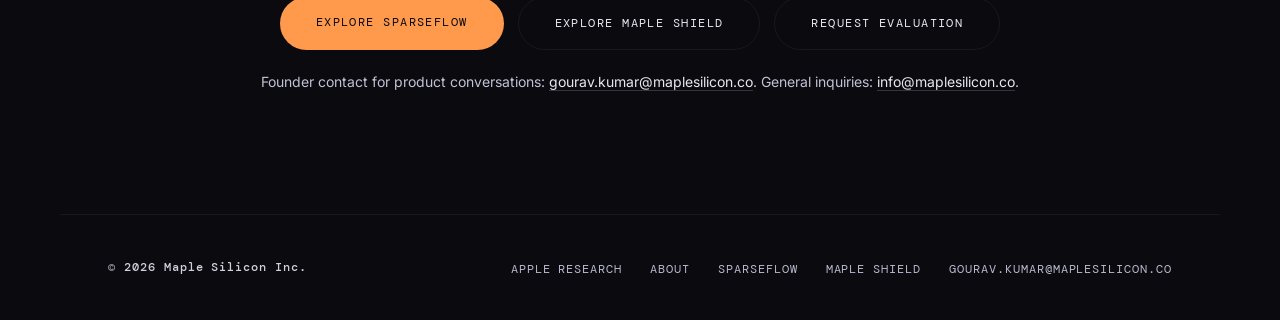
==== commit 3346764d: "Add spatial website design and independent Apple-device research overview" ====
--- a/index.html
+++ b/index.html
@@ -4,7 +4,7 @@
   <meta charset="UTF-8" />
   <meta name="viewport" content="width=device-width, initial-scale=1.0" />
   <title>Maple Silicon Inc. | AI systems for compute efficiency and passive drone detection</title>
-  <meta name="description" content="Maple Silicon builds two systems: SparseFlow for model inference acceleration and Maple Shield for passive drone detection and airspace awareness." />
+  <meta name="description" content="Maple Silicon builds SparseFlow for inference efficiency and Maple Shield for passive airspace awareness, with independent SparseFlow V2 research on Apple devices." />
   <script>
     (function() {
       try {
@@ -1060,8 +1060,11 @@
       }
     }
   </style>
+  <link rel="stylesheet" href="assets/spatial.css" />
+  <script defer src="assets/spatial.js"></script>
 </head>
 <body>
+<a class="skip-link" href="#main-content">Skip to content</a>
 
 <button class="theme-btn" id="themeBtn" onclick="toggleTheme()" aria-label="Toggle color theme">
   <span id="themeLabel">Light</span>
@@ -1080,31 +1083,44 @@
     <li><a href="#hero">Home</a></li>
     <li><a href="sparseflow/">SparseFlow</a></li>
     <li><a href="maple-shield/">Maple Shield</a></li>
+    <li><a href="research/apple/">Apple Research</a></li>
     <li><a href="about/">About</a></li>
     <li><a href="mailto:info@maplesilicon.co?subject=Maple%20Silicon%20Evaluation" class="nav-cta">Request Evaluation</a></li>
   </ul>
 </nav>
 
 <!-- ── HERO ── -->
+<main id="main-content">
 <section id="hero">
   <canvas id="hero-canvas" aria-hidden="true"></canvas>
-  <div class="hero-content">
-    <p class="hero-eyebrow">Maple Silicon Inc.</p>
-    <h1 class="hero-title">
-      Accelerating<br/>
-      <span class="accent">AI Compute</span><br/>
-      and securing airspace.
-    </h1>
-    <p class="hero-sub">SparseFlow accelerates AI inference. Maple Shield enables passive drone detection for contested and remote environments.</p>
-    <p class="hero-tagline">Built by one GPU systems team for two different missions.</p>
-    <div class="hero-cycling" aria-label="Key capabilities">
-      <span class="cycle-word active">SPARSEFLOW / INFERENCE ACCELERATION</span>
-      <span class="cycle-word">MAPLE SHIELD / PASSIVE DETECTION</span>
-      <span class="cycle-word">DEPLOYMENT / CANADA</span>
-      <span class="cycle-word">EVALUATION / AVAILABLE</span>
+  <div class="spatial-hero-layout">
+    <div class="hero-content">
+      <p class="hero-eyebrow">Canadian engineering. Real-world constraints.</p>
+      <h1 class="hero-title">More intelligence.<br/><span class="accent">Less overhead.</span></h1>
+      <p class="hero-sub">Efficient AI execution. Passive airspace awareness. Maple Silicon builds systems for the hardware and environments that matter.</p>
+      <div class="spatial-actions">
+        <a href="#products" class="spatial-button primary">Explore our systems <span aria-hidden="true">↗</span></a>
+        <a href="research/apple/" class="spatial-button">Our work on Apple devices</a>
+      </div>
+      <p class="hero-note">Built in Canada · NVIDIA compute · Core ML research</p>
     </div>
-    <div class="hero-cycling" aria-label="Primary call to action" style="margin-top:18px;">
-      <a href="mailto:info@maplesilicon.co?subject=Maple%20Silicon%20Evaluation" class="cycle-word active" style="text-decoration:none;">REQUEST EVALUATION</a>
+    <div class="spatial-stage" aria-label="Explore Maple Silicon programs">
+      <a class="mission-plane" href="sparseflow/">
+        <span class="plane-glyph" aria-hidden="true"></span>
+        <div class="plane-top"><span class="spatial-label">01 / Compute</span><span class="plane-state">SparseFlow</span></div>
+        <h2>Make every GPU count.</h2>
+        <p>Compiler-driven inference acceleration for NVIDIA workloads.</p><span class="plane-arrow" aria-hidden="true">↗</span>
+      </a>
+      <a class="mission-plane" href="research/apple/">
+        <div class="plane-top"><span class="spatial-label">02 / On-device AI</span><span class="plane-state">Active research</span></div>
+        <h2>Smaller models. Real devices.</h2>
+        <p>SparseFlow V2: model compaction and Core ML evaluation on iPhone.</p><span class="plane-arrow" aria-hidden="true">↗</span>
+      </a>
+      <a class="mission-plane" href="maple-shield/">
+        <div class="plane-top"><span class="spatial-label">03 / Awareness</span><span class="plane-state">Maple Shield</span></div>
+        <h2>See without transmitting.</h2>
+        <p>Passive drone detection and operator-facing airspace awareness.</p><span class="plane-arrow" aria-hidden="true">↗</span>
+      </a>
     </div>
   </div>
   <div class="hero-scroll" aria-hidden="true">
@@ -1114,17 +1130,17 @@
 </section>
 
 <section class="proof-strip">
-  <a class="proof-tile reveal reveal-delay-1" href="about/">
-    <span class="proof-kicker">About</span>
-    <span class="proof-title">Founder and company background</span>
-    <span class="proof-copy">Review Maple Silicon, Gourav Kumar, and the engineering background behind the company.</span>
+  <a data-spatial-tilt class="proof-tile reveal reveal-delay-1" href="research/apple/">
+    <span class="proof-kicker">SparseFlow V2 / Apple devices</span>
+    <span class="proof-title">On-device AI research</span>
+    <span class="proof-copy">Core ML exports, model compaction, and iPhone benchmarking. See the progress and the open questions.</span>
   </a>
-  <a class="proof-tile reveal reveal-delay-2" href="maple-shield/">
+  <a data-spatial-tilt class="proof-tile reveal reveal-delay-2" href="maple-shield/">
     <span class="proof-kicker">Maple Shield</span>
     <span class="proof-title">Passive drone detection system</span>
     <span class="proof-copy">See why deployment density matters, how CAIRN is structured, and where Maple Shield fits operationally.</span>
   </a>
-  <a class="proof-tile reveal reveal-delay-3" href="sparseflow/">
+  <a data-spatial-tilt class="proof-tile reveal reveal-delay-3" href="sparseflow/">
     <span class="proof-kicker">SparseFlow</span>
     <span class="proof-title">Benchmark-first GPU efficiency</span>
     <span class="proof-copy">Explore the current benchmark framing, validated hardware, and product surface for sparse inference.</span>
@@ -1173,7 +1189,7 @@
     <h2 class="section-title reveal reveal-delay-1">Two systems,<br/>kept separate.</h2>
     <p class="section-kicker reveal reveal-delay-2">SparseFlow is the compute product. Maple Shield is the passive drone detection system. CAIRN is the detection and intelligence engine inside Maple Shield.</p>
     <div class="products-grid">
-      <div class="product-card reveal reveal-delay-2">
+      <div data-spatial-tilt class="product-card reveal reveal-delay-2">
         <div class="product-card-wire" aria-hidden="true"></div>
         <span class="product-badge badge-live">Live — v2.0</span>
         <a href="sparseflow/" aria-label="Open SparseFlow" class="product-logo-frame">
@@ -1189,7 +1205,7 @@
         </ul>
         <a href="sparseflow/" class="product-link">Explore SparseFlow →</a>
       </div>
-      <div class="product-card reveal reveal-delay-3">
+      <div data-spatial-tilt class="product-card reveal reveal-delay-3">
         <div class="product-card-wire" aria-hidden="true"></div>
         <span class="product-badge badge-building">Active Product</span>
         <a href="maple-shield/" aria-label="Open Maple Shield" class="product-logo-frame">
@@ -1210,6 +1226,24 @@
   </div>
 </section>
 
+<div class="divider"></div>
+
+<section id="apple-research">
+  <div class="section-inner research-feature">
+    <div>
+      <p class="section-label">Research / SparseFlow V2</p>
+      <h2 class="section-title">AI efficiency,<br/>closer to the device.</h2>
+      <p class="spatial-copy">We are extending SparseFlow research into the Apple ecosystem: physically compacting vision models, exporting them to Core ML, and measuring how they behave on an actual iPhone.</p>
+      <div class="spatial-actions"><a href="research/apple/" class="spatial-button primary">Explore the Apple-device research <span aria-hidden="true">↗</span></a></div>
+      <p class="research-note">Independent research by Maple Silicon. This work does not imply an Apple partnership, endorsement, or contract.</p>
+    </div>
+    <div class="spatial-panel" data-spatial-tilt>
+      <div class="research-milestone"><h3>Model compaction</h3><p>Compare recovered dense, channel-pruned, and physically compact vision models.</p></div>
+      <div class="research-milestone"><h3>Core ML evaluation</h3><p>Connect source-model validation to Core ML export and device-side benchmarking.</p></div>
+      <div class="research-milestone"><h3>Evidence before claims</h3><p>Short-run iPhone latency results are mixed. Sustained performance, energy use, and on-phone task accuracy remain open.</p></div>
+    </div>
+  </div>
+</section>
 <div class="divider"></div>
 
 <!-- ── NUMBERS ── -->
@@ -1331,12 +1365,14 @@
   </div>
 </section>
 
+</main>
 <!-- ── FOOTER ── -->
 <footer>
   <div class="footer-brand">
     <strong>&copy; 2026 Maple Silicon Inc.</strong>
   </div>
   <ul class="footer-links">
+    <li><a href="research/apple/">Apple Research</a></li>
     <li><a href="about/">About</a></li>
     <li><a href="sparseflow/">SparseFlow</a></li>
     <li><a href="maple-shield/">Maple Shield</a></li>
@@ -1346,6 +1382,7 @@
 
 <script>
 // ── CURSOR GLOW ──
+const reduceMotion = window.matchMedia('(prefers-reduced-motion: reduce)').matches;
 const glow = document.getElementById('cursor-glow');
 let glowX = 0, glowY = 0, curX = 0, curY = 0;
 document.addEventListener('mousemove', e => { glowX = e.clientX; glowY = e.clientY; });
@@ -1354,13 +1391,13 @@
   curY += (glowY - curY) * 0.08;
   glow.style.left = curX + 'px';
   glow.style.top  = curY + 'px';
-  requestAnimationFrame(moveGlow);
+  if (!reduceMotion) requestAnimationFrame(moveGlow);
 })();
 
 // ── NAV SCROLL ──
 function applyTheme(theme) {
   document.documentElement.setAttribute('data-theme', theme);
-  localStorage.setItem('maplesilicon-theme', theme);
+  try { localStorage.setItem('maplesilicon-theme', theme); } catch (error) {}
   document.getElementById('themeLabel').textContent = theme === 'dark' ? 'Light' : 'Dark';
 }
 
@@ -1375,15 +1412,6 @@
 window.addEventListener('scroll', () => {
   nav.classList.toggle('scrolled', window.scrollY > 50);
 }, { passive: true });
-
-// ── WORD CYCLING ──
-const words = document.querySelectorAll('.cycle-word');
-let wordIdx = 0;
-setInterval(() => {
-  words[wordIdx].classList.remove('active');
-  wordIdx = (wordIdx + 1) % words.length;
-  words[wordIdx].classList.add('active');
-}, 1800);
 
 // ── SCROLL REVEAL ──
 const revealObs = new IntersectionObserver(entries => {
@@ -1569,7 +1597,7 @@
     drawSweep();
     drawParticles(time);
     sweepAngle += prefersReducedMotion ? 0 : 0.0085;
-    requestAnimationFrame(frame);
+    if (!prefersReducedMotion) requestAnimationFrame(frame);
   }
 
   window.addEventListener('mousemove', e => {
@@ -1577,7 +1605,7 @@
     pointerY = (e.clientY / window.innerHeight - 0.5) * 0.8;
   }, { passive: true });
 
-  window.addEventListener('resize', resize);
+  window.addEventListener('resize', () => { resize(); if (prefersReducedMotion) frame(0); });
   resize();
 
   if (prefersReducedMotion) {
--- a/assets/spatial.css
+++ b/assets/spatial.css
@@ -0,0 +1,127 @@
+/* Shared spatial surfaces. Solid backgrounds remain usable without backdrop-filter. */
+:root {
+  --spatial-surface: rgba(24, 27, 35, .94);
+  --spatial-edge: rgba(235, 241, 255, .16);
+  --spatial-shadow: 0 24px 64px rgba(0, 0, 0, .25), inset 0 1px 0 rgba(255, 255, 255, .08);
+  --spatial-ink: #f3f4f7;
+  --spatial-copy: #bec5d2;
+  --spatial-accent: #ffaf70;
+}
+[data-theme="light"] {
+  --spatial-surface: rgba(255, 253, 249, .94);
+  --spatial-edge: rgba(47, 54, 70, .18);
+  --spatial-shadow: 0 24px 64px rgba(57, 63, 76, .09), inset 0 1px 0 #fff;
+  --spatial-ink: #1d2533;
+  --spatial-copy: #505b6c;
+  --spatial-accent: #99440c;
+}
+body { background-image: radial-gradient(ellipse at 85% 8%, rgba(68, 122, 164, .10), transparent 38%), radial-gradient(ellipse at 6% 45%, rgba(255, 154, 77, .05), transparent 30%); }
+html { scroll-padding-top: 140px; }
+a, button { -webkit-tap-highlight-color: transparent; }
+a:focus-visible, button:focus-visible { outline: 3px solid var(--spatial-accent); outline-offset: 5px; }
+.skip-link { position: fixed; top: 16px; left: 24px; z-index: 10000; padding: 12px 20px; border-radius: 12px; background: var(--spatial-surface); color: var(--spatial-ink); transform: translateY(-160%); }
+.skip-link:focus { transform: none; }
+body > nav, body > header, body > header.scrolled, body > nav.scrolled {
+  position: fixed; top: 20px; left: 24px; right: 24px; width: auto;
+  max-width: 1280px; margin-inline: auto; padding: 14px 24px;
+  border: 1px solid var(--spatial-edge); border-radius: 22px;
+  background: var(--spatial-surface) !important; box-shadow: var(--spatial-shadow);
+  backdrop-filter: blur(24px); -webkit-backdrop-filter: blur(24px); z-index: 100;
+}
+body > header .shell { padding: 0; max-width: none; }
+body > header .nav { min-height: 40px; padding: 0; }
+body > nav .nav-links, body > header .nav-links { gap: 22px; }
+.nav-logo, .brand { min-width: 0; }
+.nav-links a { color: var(--spatial-copy); }
+.nav-cta, .btn, .btn-primary, .btn-secondary, .cycle-word, .product-badge, .status-pill { border-radius: 999px; }
+.theme-btn { background: var(--spatial-surface); border-color: var(--spatial-edge); box-shadow: var(--spatial-shadow); backdrop-filter: blur(20px); }
+.proof-tile, .product-card, .problem-stat, .number-block, .about-visual, .founder-card, .proof-card, .layer-card, .workflow-card, .scenario-card, .signal-item, .spatial-panel {
+  border: 1px solid var(--spatial-edge); border-radius: 26px;
+  background: var(--spatial-surface); box-shadow: var(--spatial-shadow);
+}
+.proof-strip, .products-grid, .problem-stat-grid, .numbers-grid { gap: 20px; }
+.product-card { padding: 36px; }
+.product-card:hover { border-color: var(--spatial-accent); }
+.product-card::before { pointer-events: none; }
+.number-block { padding: 32px 18px; }
+.number-val { font-size: clamp(25px, 3vw, 42px); overflow-wrap: anywhere; }
+#problem, #products, #numbers, #how, #about { background: transparent; }
+.section-inner { padding-block: 96px; }
+.divider { background: linear-gradient(90deg, transparent, var(--spatial-edge), transparent); }
+.spatial-panel { padding: 32px; }
+.spatial-label { font: 500 11px/1.5 'DM Mono', monospace; letter-spacing: .13em; text-transform: uppercase; color: var(--spatial-accent); }
+.spatial-copy { color: var(--spatial-copy); font-size: 16px; line-height: 1.75; }
+.spatial-link { color: var(--spatial-accent); text-decoration: none; font-size: 14px; display: inline-flex; align-items: center; gap: 12px; padding-block: 12px; }
+.spatial-link:hover { text-decoration: underline; }
+.spatial-button { display: inline-flex; justify-content: center; align-items: center; min-height: 48px; padding: 12px 22px; border-radius: 999px; color: var(--spatial-ink); background: var(--spatial-surface); border: 1px solid var(--spatial-edge); text-decoration: none; font-size: 14px; font-weight: 500; box-shadow: 0 6px 16px rgba(0, 0, 0, .12); }
+.spatial-button.primary { background: #ffaf70; color: #251a12; border-color: #ffaf70; }
+.spatial-button:hover { border-color: var(--spatial-accent); }
+.spatial-actions { display: flex; flex-wrap: wrap; gap: 12px; margin-top: 28px; }
+/* Homepage: editorial introduction paired with planes at distinct depths. */
+#hero { min-height: 840px; padding: 160px 48px 96px; overflow: clip; }
+#hero::after { opacity: .35; }
+#hero-canvas { opacity: .35; }
+.spatial-hero-layout { position: relative; z-index: 2; display: grid; grid-template-columns: 1.05fr 1fr; align-items: center; gap: 60px; width: 100%; max-width: 1160px; margin-inline: auto; }
+#hero .hero-content { padding: 0; background: transparent; border: 0; box-shadow: none; backdrop-filter: none; text-align: left; }
+#hero .hero-eyebrow { margin-bottom: 24px; }
+#hero .hero-title { font-size: clamp(48px, 5.4vw, 76px); line-height: 1.04; letter-spacing: -.055em; color: var(--spatial-ink); text-shadow: none; }
+#hero .hero-sub { font-family: 'Inter', sans-serif; color: var(--spatial-copy); font-size: 17px; font-weight: 400; line-height: 1.8; max-width: 460px; }
+.hero-note { margin-top: 28px; color: var(--spatial-copy); font: 11px/1.7 'DM Mono', monospace; letter-spacing: .08em; text-transform: uppercase; }
+.hero-note::before { content: ''; display: inline-block; width: 6px; height: 6px; margin-right: 10px; background: var(--spatial-accent); border-radius: 50%; }
+.spatial-stage { position: relative; perspective: 1200px; min-width: 0; padding: 35px 0; }
+.spatial-stage::before { content: ''; position: absolute; inset: -20px; border: 1px solid var(--spatial-edge); border-radius: 50%; transform: rotateX(60deg) rotateZ(-24deg); opacity: .5; pointer-events: none; }
+.mission-plane { position: relative; display: block; padding: 28px; border: 1px solid var(--spatial-edge); border-radius: 26px; background: var(--spatial-surface); backdrop-filter: blur(24px); -webkit-backdrop-filter: blur(24px); box-shadow: var(--spatial-shadow); text-decoration: none; color: var(--spatial-ink); transform: rotateY(-9deg) rotateX(5deg); transition: transform .35s, border-color .35s; }
+.mission-plane + .mission-plane { margin-top: 18px; }
+.mission-plane:nth-child(2) { margin-left: 40px; transform: rotateY(-9deg) rotateX(5deg) translateZ(30px); }
+.mission-plane:nth-child(3) { margin-left: 12px; transform: rotateY(-9deg) rotateX(5deg) translateZ(60px); }
+.plane-top { display: flex; align-items: center; justify-content: space-between; gap: 20px; }
+.plane-state { color: var(--spatial-copy); font: 11px/1.4 'DM Mono', monospace; }
+.mission-plane h2 { font: 500 25px/1.2 'Space Grotesk', sans-serif; margin: 15px 0 8px; letter-spacing: -.025em; }
+.mission-plane p { font-size: 13px; color: var(--spatial-copy); margin: 0; line-height: 1.6; max-width: 310px; }
+.plane-arrow { position: absolute; right: 28px; bottom: 26px; color: var(--spatial-accent); font-size: 20px; }
+.plane-glyph { position: absolute; inset: 25px 25px auto auto; width: 68px; height: 68px; border: 1px solid var(--spatial-edge); border-radius: 18px; transform: rotate(-15deg); opacity: .2; pointer-events: none; }
+.plane-glyph::before, .plane-glyph::after { content: ''; position: absolute; inset: 10px; border: 1px solid var(--spatial-accent); border-radius: 10px; }
+.plane-glyph::after { inset: 20px; }
+@media (hover: hover) and (prefers-reduced-motion: no-preference) { .mission-plane:hover { transform: rotateY(-4deg) rotateX(2deg) translateY(-6px); border-color: var(--spatial-accent); } [data-spatial-tilt] { transform: perspective(1000px) rotateX(var(--tilt-x, 0deg)) rotateY(var(--tilt-y, 0deg)); transition: transform .2s ease, border-color .2s ease; } }
+.research-feature { display: grid; grid-template-columns: 1fr 1fr; gap: 48px; align-items: center; }
+.research-feature h2 { margin-top: 16px; }
+.research-feature .spatial-panel { padding: 36px; }
+.research-milestone { padding: 20px 0; border-bottom: 1px solid var(--spatial-edge); }
+.research-milestone:first-child { padding-top: 0; }
+.research-milestone:last-child { border-bottom: 0; padding-bottom: 0; }
+.research-milestone h3 { font: 500 18px/1.4 'Space Grotesk', sans-serif; color: var(--spatial-ink); margin-bottom: 8px; }
+.research-milestone p { color: var(--spatial-copy); font-size: 14px; line-height: 1.7; }
+.research-note { border-top: 1px solid var(--spatial-edge); margin-top: 24px; padding-top: 18px; font-size: 13px; color: var(--spatial-copy); line-height: 1.7; }
+/* A keyboard and touch accessible menu replaces navigation hidden on small screens. */
+.menu-toggle { display: none; border: 1px solid var(--spatial-edge); background: transparent; color: var(--spatial-ink); border-radius: 999px; padding: 10px 16px; min-height: 44px; font: inherit; font-size: 13px; cursor: pointer; }
+@media (max-width: 1100px) {
+  body > nav, body > header { top: 12px; left: 16px; right: 16px; padding: 12px 18px; }
+  body > nav .nav-links, body > header .nav-links { display: none; }
+  .menu-toggle { display: block; }
+  body > nav .nav-links.menu-open, body > header .nav-links.menu-open { display: flex; position: absolute; top: calc(100% + 10px); right: 0; left: 0; flex-direction: column; align-items: stretch; gap: 0; padding: 12px; background: var(--spatial-surface); border: 1px solid var(--spatial-edge); border-radius: 20px; box-shadow: var(--spatial-shadow); backdrop-filter: blur(24px); }
+  .nav-links.menu-open a { display: block; padding: 13px 16px; min-height: 44px; }
+  #hero { padding: 140px 32px 80px; }
+  .spatial-hero-layout { gap: 32px; }
+  .spatial-stage { perspective: none; }
+  .mission-plane:nth-child(n) { transform: none; margin-left: 0; }
+}
+@media (max-width: 760px) {
+  #hero { min-height: auto; padding: 132px 24px 64px; }
+  .spatial-hero-layout, .research-feature { grid-template-columns: 1fr; gap: 32px; }
+  #hero .hero-title { font-size: clamp(44px, 9vw, 64px); }
+  .spatial-stage { padding: 0; }
+  .mission-plane { padding: 24px; }
+  .spatial-stage::before { display: none; }
+  .numbers-grid { grid-template-columns: repeat(2, minmax(0, 1fr)); }
+  .section-inner { padding-block: 64px; }
+  .product-card, .spatial-panel, .research-feature .spatial-panel { padding: 26px; }
+  .brand-name, .nav-logo span { font-size: 12px; }
+  .brand img, .nav-logo img { max-width: 40px; object-fit: contain; }
+  .hero-scroll { display: none; }
+}
+@media (prefers-reduced-motion: reduce) {
+  html { scroll-behavior: auto; }
+  *, *::before, *::after { animation: none !important; transition: none !important; }
+  .hero-eyebrow, .hero-title, .hero-sub, .hero-tagline, .hero-cycling, .hero-scroll, .fade-in, .reveal { opacity: 1 !important; transform: none !important; }
+  .mission-plane:nth-child(n), [data-spatial-tilt] { transform: none; }
+}
